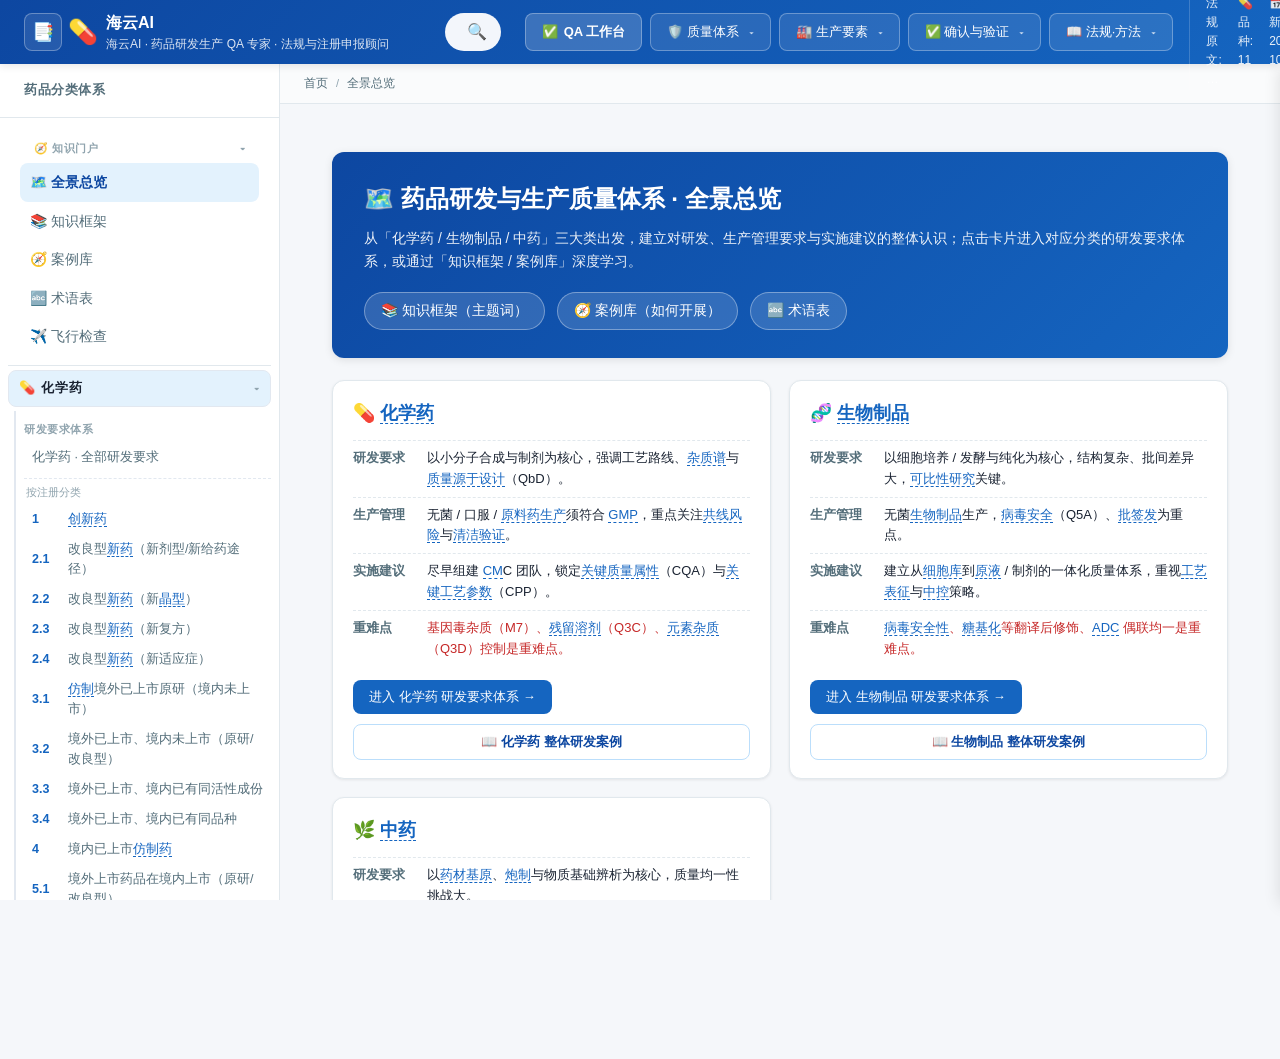
==== index.html @ 45c327b4 "chore(kb): 2026-10-25 增量更新 +4篇(CDE 10-23) + 免费模型 46→48（Together/Cohere）" ====
<!DOCTYPE html>
<html lang="zh-CN">
<head>
  <meta charset="UTF-8">
  <meta name="viewport" content="width=device-width, initial-scale=1.0">
  <meta name="description" content="海云AI · 药品研发生产 QA 专家 — 精通全生命周期法规与注册申报要求，提供专业质量合规顾问服务。收录NMPA/CDE/ICH/FDA/EMA/OECD法规原文与问答，支持FTS5全文检索。">
  <meta name="theme-color" content="#0c447c" media="(prefers-color-scheme: light)">
  <meta name="theme-color" content="#042c53" media="(prefers-color-scheme: dark)">
  <!-- 实时后端地址： -->
  <meta name="qa-api-base" content="/">
  <title>海云AI · 药品研发生产 QA 专家 · 法规与注册申报顾问</title>
  <link rel="canonical" href="https://pharma-qa-9527.onrender.com/">
  <link rel="icon" href="favicon.svg" type="image/svg+xml">
  <link rel="apple-touch-icon" href="favicon.svg">
  <link rel="stylesheet" href="css/style.css?v=20260816d">
  <link rel="stylesheet" href="css/portal.css?v=20260806g">
  <link rel="stylesheet" href="css/qa9.css?v=20260813a">
  <link rel="stylesheet" href="css/manufacture.css?v=20260813d">
  <link rel="stylesheet" href="css/flight-checks.css?v=20260816a">
  <!-- Open Graph -->
  <meta property="og:title" content="海云AI · 药品研发生产 QA 专家">
  <meta property="og:description" content="药品法规与注册申报顾问。收录NMPA/CDE/ICH/FDA/EMA/OECD法规原文，支持FTS5全文检索与QA问答。">
  <meta property="og:type" content="website">
  <meta property="og:url" content="https://pharma-qa-9527.onrender.com/">
  <meta property="og:site_name" content="海云AI">
  <meta property="og:locale" content="zh_CN">
  <!-- Twitter Card -->
  <meta name="twitter:card" content="summary">
  <meta name="twitter:title" content="海云AI · 药品研发生产 QA 专家">
  <meta name="twitter:description" content="药品法规与注册申报顾问，收录NMPA/CDE/ICH/FDA/EMA/OECD法规原文，支持FTS5全文检索。">
  <!-- JSON-LD: WebSite + SearchAction -->
  <script type="application/ld+json">
  {
    "@context": "https://schema.org",
    "@type": "WebSite",
    "name": "海云AI · 药品研发生产 QA 专家",
    "url": "https://pharma-qa-9527.onrender.com/",
    "description": "药品法规与注册申报顾问，收录NMPA/CDE/ICH/FDA/EMA/OECD法规原文，支持FTS5全文检索。",
    "inLanguage": "zh-CN",
    "potentialAction": {
      "@type": "SearchAction",
      "target": "https://pharma-qa-9527.onrender.com/?q={search_term_string}",
      "query-input": "required name=search_term_string"
    }
  }
  </script>
</head>
<body>
  <div class="app">
    <!-- 顶部栏 -->
  <header class="topbar">
    <button class="sidebar-toggle" id="sidebarToggle" type="button" aria-label="切换侧边栏导航">📑</button>
    <div class="topbar-brand">
        <span class="topbar-brand-icon">💊</span>
        <div>
          <div class="topbar-brand-title">海云AI</div>
          <div class="topbar-brand-subtitle">海云AI · 药品研发生产 QA 专家 · 法规与注册申报顾问</div>
        </div>
      </div>

      <div class="topbar-search">
        <input type="text" id="searchInput" class="topbar-search-input"
               placeholder="搜索品种、阶段、法规、要求... (Ctrl+K)"
               autocomplete="off" />
        <span class="topbar-search-icon">🔍</span>
        <div id="searchResults" class="search-results"></div>
      </div>

      <div class="topbar-actions">
        <!-- 工作台 & 核心 AI：常驻突出，不收起 -->
        <a class="topbar-btn topbar-primary" href="qa-workbench.html" target="_self"
           title="QA 工作台：文件审阅（合规性/文件间冲突）· 记录与申报资料核查（一致性/合规性）· 变更管理 · 偏差与CAPA。检查表条目对应现行法规条款，数据存本机。"
           style="text-decoration:none;color:inherit;font-weight:600;">
          <span>✅</span>
          <span>QA 工作台</span>
        </a>
        <!-- ① 质量体系：GMP 第二章 质量管理（质量保证 / 质量控制 / 质量风险管理） -->
        <div class="topbar-menu">
          <button class="topbar-btn topbar-menu-btn" title="GMP 第二章 · 质量管理：质量保证(QA) / 质量控制(QC) / 质量风险管理(QRM) 与持续改进" aria-haspopup="true">🛡️ 质量体系</button>
          <div class="topbar-menu-list">
            <div class="topbar-menu-sep">GMP 第二章 · 质量管理</div>
            <button class="topbar-btn" data-portal="panorama" title="药品研发生产质量体系全景总览（整体认识入口）">🗺️ 体系全景</button>
            <button class="topbar-btn" data-portal="framework" title="质量管理知识框架（按主题词组织的质量体系要点）">📚 知识框架</button>
            <a class="topbar-btn" href="quality-management.html" target="_self"
               title="药品研发生产·质量管理知识库：GMP / GLP / GCP / ICH-Q / CMC / 数据完整性 / 质量风险 / 偏差变更 / 工艺验证 / 供应商审计 / 放行回顾 / 投诉召回"
               style="text-decoration:none;color:inherit;">🧪 质量管理</a>
            <a class="topbar-btn" href="change-deviation-oos.html" target="_self"
               title="变更 · 偏差 · 实验室异常检验结果 定级导航台：按图索骥逐级判定变更等级（重大/中等/微小）与偏差等级（关键/主要/次要），含 OOS/OOT 调查流程与法规依据"
               style="text-decoration:none;color:inherit;">⚖️ 变更·偏差·OOS 定级</a>
          </div>
        </div>

        <!-- ② 生产要素：GMP 第四~六章 厂房与设施 · 设备 · 物料与产品 -->
        <div class="topbar-menu">
          <button class="topbar-btn topbar-menu-btn" title="GMP 第四~六章 · 厂房与设施 / 设备 / 物料与产品：人、机、料、法、环的体系化组织" aria-haspopup="true">🏭 生产要素</button>
          <div class="topbar-menu-list">
            <div class="topbar-menu-sep">GMP 第四~六/九章 · 机·料·法</div>
            <button class="topbar-btn" id="classifyBtn" title="药品分类布局（化药/生物制品/中药）——先界定对象，再谈控制要求">🗂️ 药品分类</button>
            <button class="topbar-btn" data-portal="manufacture" title="生产工艺 ↔ 药品分类体系（融合视图）：类型×剂型×技术路线 + 研发/生产要点综述 · 术语穿透">🏭 生产工艺·分类</button>
            <button class="topbar-btn" id="matrixToggleBtn" title="切换矩阵视图 (Ctrl+M)：品种 × 控制维度交叉对照">📊 矩阵视图<span class="topbar-kbd">Ctrl+M</span></button>
          </div>
        </div>

        <!-- ③ 确认与验证：GMP 第七章 + 各附录 -->
        <div class="topbar-menu">
          <button class="topbar-btn topbar-menu-btn" title="GMP 第七章 · 确认与验证，及无菌药品 / 清洁验证 / 生物制品等附录落地专题" aria-haspopup="true">✅ 确认与验证</button>
          <div class="topbar-menu-list">
            <div class="topbar-menu-sep">GMP 第七章 · 验证专题</div>
            <a class="topbar-btn" href="gmp-ccs-sterile.html" target="_self"
               title="无菌制剂 · 污染控制策略(CCS)落地清单（无菌药品附录）"
               style="text-decoration:none;color:inherit;">🦠 无菌 CCS</a>
            <a class="topbar-btn" href="gmp-cleaning-osd.html" target="_self"
               title="口服固体制剂 · 清洁验证与交叉污染控制"
               style="text-decoration:none;color:inherit;">🧼 清洁验证</a>
            <a class="topbar-btn" href="gmp-viral-clearance.html" target="_self"
               title="生物制品 · 病毒清除/灭活验证策略"
               style="text-decoration:none;color:inherit;">🧬 病毒清除</a>
            <a class="topbar-btn" href="gmp-process-validation.html" target="_self"
               title="工艺验证 · 全生命周期落地清单：工艺设计 / 工艺确认 / 持续工艺核实，含再验证触发条件与检查常见缺陷"
               style="text-decoration:none;color:inherit;">⚙️ 工艺验证</a>
            <a class="topbar-btn" href="gmp-csv.html" target="_self"
               title="计算机化系统验证(CSV)：附录六章结构 · V模型生命周期 · ALCOA+ 与审计追踪 · 权限/备份/应急"
               style="text-decoration:none;color:inherit;">💻 CSV 计算机化系统</a>
          </div>
        </div>

        <!-- ④ 法规·监管·方法：GMP 第八章 文件管理 + 第十三章 自检 -->
        <div class="topbar-menu">
          <button class="topbar-btn topbar-menu-btn" title="法规依据、监管实践与工作方法：GMP 第八章 文件管理 · 第十三章 自检" aria-haspopup="true">📖 法规·方法</button>
          <div class="topbar-menu-list">
            <div class="topbar-menu-sep">法规依据 · GMP 第八章</div>
            <button class="topbar-btn" id="regLibBtn" title="法规原文库（识林式穿透阅读）：3096 篇法规原文，支持术语穿透与 AI 拓展解读">📖 法规原文</button>
            <div class="topbar-menu-sep">监管实践</div>
            <button class="topbar-btn" data-portal="flightchecks" title="药品飞行检查通报：国家局+重点省份药品生产飞检，可按省份/年份/药品类型/缺陷类型筛选并与药品分类关联">✈️ 飞行检查</button>
            <button class="topbar-btn" data-portal="caselibrary" title="案例库（典型缺陷与如何开展）">🧭 案例库</button>
            <div class="topbar-menu-sep">方法工具 · 自检与改进</div>
            <button class="topbar-btn" data-portal="mindmap" title="药品注册与质量管理思维导图：32 个药品子类的分类、术语、全生命周期与申报资料要求">🧠 思维导图</button>
            <a class="topbar-btn" href="gmp-glossary-network.html" target="_self"
               title="GMP 核心术语知识网络：112 个核心术语的可交互知识图谱，贯通质量体系/厂房设备/QC/验证/偏差CAPA/供应商等概念与跳转"
               style="text-decoration:none;color:inherit;">🔗 术语网络</a>
          </div>
        </div>
      </div>

      <div id="topbarStats" class="topbar-stats"></div>
      <button class="topbar-btn topbar-primary" id="qaAiBtn" title="海云AI 智能问答">
        <span>💬</span>
        <span>海云AI</span>
      </button>
    </header>

    <!-- 主体 -->
    <div class="app-body">
      <!-- 侧边栏 -->
      <aside class="sidebar">
        <div class="sidebar-header">
          <span class="sidebar-title">
            <span>药品分类体系</span>
          </span>
        </div>
        <nav id="sidebarNav" class="sidebar-nav"></nav>
      </aside>

      <!-- 主内容区 -->
      <main class="main">
        <!-- 面包屑 -->
        <nav id="breadcrumb" class="breadcrumb"></nav>

        <!-- 阶段标签页 -->
        <div id="stageTabs" class="stage-tabs"></div>

        <!-- 详情布局 -->
        <div id="detailLayout">
          <div class="content-scroll">
            <div id="content" class="content"></div>
          </div>
        </div>

        <!-- 矩阵视图 -->
        <div id="matrixView" class="matrix-view" style="display: none;"></div>
      </main>
    </div>
    <div class="sidebar-backdrop"></div>
  </div>

  <!-- 法规快速链接面板 -->
  <aside id="regulationPanel" class="regulation-panel">
    <div class="regulation-panel-header">
      <span class="regulation-panel-title">📎 法规快速链接</span>
      <button id="regulationPanelClose" class="regulation-panel-close" title="关闭" aria-label="关闭法规快速链接面板">×</button>
    </div>
    <div id="regulationPanelBody" class="regulation-panel-body"></div>
  </aside>

  <!-- 法规原文库（识林式穿透阅读） -->
  <div id="regulationLibrary" class="regulation-library" style="display:none;">
    <div class="reg-lib-sidebar">
      <div class="reg-lib-sidebar-head">
        <span class="reg-lib-title">📖 法规原文库</span>
        <button id="regLibClose" class="reg-lib-close" title="关闭" aria-label="关闭法规原文库">×</button>
      </div>
      <div id="regCatFilters" class="reg-cat-filters"></div>
      <input type="text" id="regSearchInput" class="reg-search-input"
             placeholder="搜索法规名称 / 摘要 / 发布机关..." autocomplete="off" />
      <div id="regDocList" class="reg-doc-list"></div>
    </div>
    <div class="reg-lib-reader">
      <div id="regReader" class="reg-reader"></div>
    </div>
  </div>

  <!-- 海云AI 智能问答（对话模式 · WorkBuddy 风格） -->
  <div id="qaAiPanel" class="qa9-panel" style="display:none;">
    <div class="qa9-main">
      <div class="qa9-chat-head">
        <div class="qa9-head-left">
          <span class="qa9-title">💬 海云AI 智能问答</span>
          <span id="qa9Mode" class="qa9-mode"></span>
        </div>
        <div class="qa9-head-right">
          <button id="qa9ModelBtn" class="qa9-head-btn" title="模型设置（API Key / 自定义）">⚙️ 设置</button>
          <button id="qa9Clear" class="qa9-head-btn">清空对话</button>
          <button id="qa9Close" class="qa9-head-btn qa9-close" title="关闭" aria-label="关闭智能问答">×</button>
        </div>
      </div>

      <div id="qa9Msgs" class="qa9-msgs"></div>

      <div class="qa9-composer">
        <div class="qa9-composer-box">
          <textarea id="qa9Input" class="qa9-input" rows="1"
            placeholder="向 海云AI 提问，例如：IND 申报需要哪些非临床研究资料？"></textarea>
          <button id="qa9SendBtn" class="qa9-send-btn" title="发送 (Enter)">➤</button>
        </div>
        <div class="qa9-composer-toolbar">
          <div class="qa9-tool-left">
            <div class="qa9-mode-seg" id="qa9ModeSeg">
              <button type="button" class="qa9-seg-btn active" data-mode="local" title="仅基于本地 3096 篇法规全文推理，引用可溯源">📚 本地法规库</button>
              <button type="button" class="qa9-seg-btn" data-mode="web" title="实时联网检索后综合作答，不依赖本地库">🌐 联网搜索</button>
              <button type="button" class="qa9-seg-btn" data-mode="hybrid" title="本地法规原文 + 实时联网并行检索，交叉核验后深度作答（最慢但最完整）">🧠 深度融合</button>
            </div>
            <span class="qa9-model-pick">
              <span class="qa9-model-ico">🧠</span>
              <select id="qa9ModelInline" class="qa9-model-select" title="切换内置 AI 模型"></select>
              <span id="qa9ConnBadge" class="qa9-conn-badge none" title="当前模型连接状态">⚪ 未检测</span>
            </span>
            <label class="qa9-onlyvalid" id="qa9OnlyValidWrap"><input type="checkbox" id="qa9OnlyValid" checked /> 仅现行有效</label>
            <label class="qa9-onlyvalid" id="qa9SpeedWrap" title="极致精简作答（中文约 500 字以内），更快出结果；默认关闭以保留完整深度推理"><input type="checkbox" id="qa9Speed" /> ⚡ 极速</label>
          </div>
          <span class="qa9-composer-hint">Enter 发送 · Shift+Enter 换行</span>
        </div>
      </div>
    </div>
  </div>

  <!-- AI 模型设置弹窗（多服务商，免重启切换；用于填写 API Key / 自定义） -->
  <div id="qa9ModelModal" class="qa9-modal" style="display:none;">
    <div class="qa9-modal-box">
      <div class="qa9-modal-head">
        <span>⚙️ AI 模型设置</span>
        <button id="qa9ModelClose" class="qa9-close" title="关闭" aria-label="关闭模型设置">×</button>
      </div>
      <div class="qa9-modal-body">
        <p class="qa9-modal-tip">已内置 48 家免费/低成本服务商（含 OpenRouter / Hugging Face / Cloudflare / ModelScope / 讯飞星火 / GitHub Models / NVIDIA NIM / Cerebras / DeepInfra / Fireworks AI / Perplexity / 商汤 SenseNova / 华为云 MaaS / AtomGit / 阶跃星辰 StepFun / Nebius / Hyperbolic / Novita / BazaarLink / Plugsky / Nous Portal / UnoRouter / Hetzner 等免信用卡免费档），选服务商 + 粘贴 Key 即用；各服务商 Key 独立保存、不重复填写。下方可直接切换内置模型，或点「+ 新增」自定义（任意 OpenAI 兼容）。</p>
        <div class="qa9-free-legend">
          <div class="qa9-fl-head">🆓 真正免费（无需付费 Key 即可用）</div>
          <div class="qa9-fl-grid">
            <span class="qa9-fl-chip ok">OpenRouter · 20 个已验证 :free 模型（Nemotron 3·3.5 系列 / Dots 3 / LFM 2.5 / Cohere / Thinking Machines Inkling / MiniMax 中文 / 智谱 GLM-5.2 中文 / Ling 3.0 / Poolside Laguna / Gemma 4 / 免费路由器；默认 Nemotron 3 Ultra 550B）</span>
            <span class="qa9-fl-chip ok">智谱 GLM · glm-4.7-flash</span>
            <span class="qa9-fl-chip ok">通义千问 · qwen-turbo</span>
            <span class="qa9-fl-chip ok">腾讯混元 · hunyuan-lite</span>
            <span class="qa9-fl-chip ok">百度千帆 · ERNIE-Speed</span>
            <span class="qa9-fl-chip ok">Google Gemini · 2.5-flash</span>
            <span class="qa9-fl-chip ok">Groq · LPU 超快</span>
            <span class="qa9-fl-chip ok">Ollama · 本地无需 Key</span>
            <span class="qa9-fl-chip ok">GitHub Models · GPT-4.1 免费</span>
            <span class="qa9-fl-chip ok">NVIDIA NIM · DeepSeek V4 Flash</span>
            <span class="qa9-fl-chip ok">Cerebras · LPU 超快推理</span>
            <span class="qa9-fl-chip ok">DeepInfra · 开源模型托管（200 并发免费 · 免信用卡）</span>
            <span class="qa9-fl-chip ok">Fireworks AI · 极速 Serverless 推理（$1 永久免费额度）</span>
            <span class="qa9-fl-chip ok">Perplexity · 联网检索增强（搜索溯源答案 · 免费额度）</span>
          </div>
          <div class="qa9-fl-head">🎁 免费额度起步 / 极廉价</div>
          <div class="qa9-fl-grid">
            <span class="qa9-fl-chip">Kimi · 15 元代金券</span>
            <span class="qa9-fl-chip">火山方舟 豆包 · 每日 200 万</span>
            <span class="qa9-fl-chip">硅基流动 · 2000 万额度</span>
            <span class="qa9-fl-chip">DeepSeek · V3-Lite 免费</span>
            <span class="qa9-fl-chip">ChatAnywhere · 绑 GitHub 免费 Key</span>
            <span class="qa9-fl-chip">Mistral AI · 免信用卡</span>
          </div>
          <div class="qa9-fl-note">选「真正免费」档的服务商后粘贴对应 Key（Ollama 连本地、OpenRouter :free 无需付费 Key）即可直接问答；其余为注册送额度或极廉价、按量计费。详见 DEPLOY.md 对照表。</div>
        </div>
        <div id="qa9ModelStatus" class="qa9-model-status"></div>
        <label class="qa9-field-label">服务商（Provider）</label>
        <select id="qa9Provider" class="qa9-select"></select>
        <label class="qa9-field-label">API Base URL</label>
        <input id="qa9BaseUrl" class="qa9-input-full" type="text" placeholder="https://.../v1（可自定义覆盖默认端点）" autocomplete="off" />
        <label class="qa9-field-label">模型（Model）</label>
        <select id="qa9Model" class="qa9-select"></select>
        <div id="qa9CustomWrap" class="qa9-custom" style="display:none;">
          <label class="qa9-field-label">自定义模型名称</label>
          <input id="qa9ModelText" class="qa9-input-full" type="text" placeholder="如 deepseek-chat / gpt-4o-mini" autocomplete="off" />
        </div>
        <label class="qa9-field-label">API Key</label>
        <input id="qa9ApiKey" class="qa9-input-full" type="password" placeholder="粘贴你的 API Key" autocomplete="off" />
        <div class="qa9-modal-actions">
          <button id="qa9TestConn" class="qa9-send-btn qa9-btn-ghost" type="button">🔌 测试连接</button>
          <button id="qa9ModelSave" class="qa9-send-btn" type="button" disabled>保存并应用</button>
          <span id="qa9ModelMsg" class="qa9-model-msg"></span>
        </div>
        <div id="qa9TestResult" class="qa9-test-result">填写完成后点【测试连接】，确认可连通后再保存。</div>
        <p class="qa9-modal-foot">Key 仅保存在本机服务端 <code>llm_config.json</code>（已 gitignore），不会上传任何第三方。</p>
        <div class="qa9-manage">
          <div class="qa9-manage-head">
            <span>🛠️ 内置模型管理（可新增 / 修改 / 删除）</span>
            <button type="button" id="qa9PresetAdd" class="qa9-link-btn">+ 新增</button>
          </div>
          <div id="qa9PresetList" class="qa9-preset-list"></div>
          <div id="qa9PresetForm" class="qa9-preset-form" style="display:none;">
            <div class="qa9-form-row">
              <label>标识 ID</label>
              <input id="qa9PId" class="qa9-input-full" type="text" placeholder="如 myllm（字母数字，唯一）" autocomplete="off" />
            </div>
            <div class="qa9-form-row">
              <label>名称</label>
              <input id="qa9PName" class="qa9-input-full" type="text" placeholder="如 我的模型" autocomplete="off" />
            </div>
            <div class="qa9-form-row">
              <label>Base URL</label>
              <input id="qa9PBase" class="qa9-input-full" type="text" placeholder="https://.../v1" autocomplete="off" />
            </div>
            <div class="qa9-form-row">
              <label>模型（逗号分隔）</label>
              <input id="qa9PModels" class="qa9-input-full" type="text" placeholder="model-a, model-b" autocomplete="off" />
            </div>
            <div class="qa9-form-row">
              <label>默认模型</label>
              <input id="qa9PDefault" class="qa9-input-full" type="text" placeholder="如 model-a" autocomplete="off" />
            </div>
            <div class="qa9-form-row qa9-form-check">
              <label><input type="checkbox" id="qa9PCustom" /> 自定义（不提供模型列表，使用方手填模型名）</label>
            </div>
            <div class="qa9-modal-actions">
              <button type="button" id="qa9PresetSave" class="qa9-send-btn">保存模型</button>
              <button type="button" id="qa9PresetCancel" class="qa9-link-btn">取消</button>
              <span id="qa9PresetMsg" class="qa9-model-msg"></span>
            </div>
          </div>
        </div>
      </div>
    </div>
  </div>

  <!-- 脚本 -->
  <script src="js/data.js?v=20260820a"></script>
  <script src="js/search.js?v=20260806g"></script>
  <script src="js/reg-index.js?v=20260806g"></script>
  <script src="js/reg-extra.js?v=20260806g"></script>
  <script src="js/penetration-kb.js?v=20260820a"></script>
  <script src="js/preclinical-subsections.js?v=20260806g"></script>
  <script src="js/drug-classification.js?v=20260806g"></script>
  <script src="js/class-requirements.js?v=20260806g"></script>
  <script src="js/special-cases.js?v=20260806g"></script>
  <script src="js/knowledge-framework.js?v=20260806g"></script>
  <script src="js/cases-library.js?v=20260806g"></script>
  <script src="js/class-req-detail.js?v=20260806g"></script>
  <script src="js/integrated-cases.js?v=20260806g"></script>
  <script src="js/diagrams.js?v=20260806g"></script>
  <script src="js/subclass-detail.js?v=20260806g"></script>
  <script src="js/discovery-steps.js?v=20260806g"></script>
  <script src="js/preclinical-steps.js?v=20260806g"></script>
  <script src="js/class-req-process-addon.js?v=20260806g"></script>
  <script src="js/stage-qm-addon.js?v=20260806g"></script>
  <script src="js/reg-relations.js?v=20260810c"></script>
  <script src="js/reg-products.js?v=20260810c"></script>
  <script src="js/reg-qa-faq.js?v=20260806g"></script>
  <!-- 法规原文全量索引（约 350KB）改为按需懒加载：由 app.js 在用户打开「法规原文」库时动态注入，
       不再阻塞首屏渲染（见 js/app.js 的 ensureRegFull / openRegulationLibrary）。 -->
  <script src="js/qs-gmp-detail.js?v=20260816b"></script>
  <script src="js/app.js?v=20260816f"></script>
  <script src="js/knowledge-portal.js?v=20260806g"></script>
  <script src="js/manufacture-kb.js?v=20260813d"></script>
  <script src="js/manufacture-detail.js?v=20260816a"></script>
  <script src="js/flight-checks.js?v=20260816a"></script>
  <script src="js/mindmap-results.js?v=20260821a"></script>
  <script src="js/mindmap-portal.js?v=20260821a"></script>
  <!-- 顶部导航分组下拉交互（外链脚本，兼容严格 CSP script-src 'self'） -->
  <script src="js/topbar-menu.js?v=20260829a" defer></script>
  <div class="site-footer">
    <p class="site-footer-text">海云AI · 药品研发生产 QA 专家</p>
    <p class="site-footer-disclaimer">
      本库数据来源于 NMPA、CDE、CFDI 等官方公开文件，仅供学习与参考，
      不构成注册、合规或法律意见。用药/申报请以官方原文为准，使用前请核实时效性。
    </p>
    <p class="site-footer-meta">© 2026 海云AI · 由 CDE20 + FastAPI 驱动 · <a href="/sitemap.xml">站点地图</a></p>
  </div>
</body>
</html>
---- css/style.css ----
/* ============================================
   海云AI · 药品研发生产 QA 专家 - 样式表
   ============================================ */

/* CSS 变量定义 */
:root {
  /* 主色系 */
  --primary: #1565C0;
  --primary-light: #1976D2;
  --primary-dark: #0D47A1;
  --primary-50: #E3F2FD;
  --primary-100: #BBDEFB;
  --primary-200: #90CAF9;

  /* 强调色 */
  --accent-green: #2E7D32;
  --accent-orange: #EF6C00;
  --accent-red: #C62828;
  --accent-purple: #6A1B9A;
  --accent-teal: #00695C;

  /* 背景色 */
  --bg-body: #F5F7FA;
  --bg-card: #FFFFFF;
  --bg-sidebar: #FFFFFF;
  --bg-hover: #F0F4F8;
  --bg-active: #E3F2FD;
  --bg-section: #FAFBFC;

  /* 文字色 */
  --text-primary: #1A2332;
  --text-secondary: #546E7A;
  --text-muted: #90A4AE;
  --text-inverse: #FFFFFF;

  /* 边框色 */
  --border-light: #E1E8ED;
  --border-medium: #CFD8DC;
  --border-dark: #B0BEC5;

  /* 阴影 */
  --shadow-sm: 0 1px 3px rgba(0, 0, 0, 0.08);
  --shadow-md: 0 2px 8px rgba(0, 0, 0, 0.10);
  --shadow-lg: 0 4px 16px rgba(0, 0, 0, 0.12);
  --shadow-xl: 0 8px 32px rgba(0, 0, 0, 0.15);

  /* 圆角 */
  --radius-sm: 4px;
  --radius-md: 8px;
  --radius-lg: 12px;
  --radius-xl: 16px;

  /* 间距 */
  --spacing-xs: 4px;
  --spacing-sm: 8px;
  --spacing-md: 16px;
  --spacing-lg: 24px;
  --spacing-xl: 32px;
  --spacing-2xl: 48px;

  /* 字体 */
  --font-family: "Segoe UI", "PingFang SC", "Microsoft YaHei", "Helvetica Neue", Helvetica, Arial, sans-serif;
  --font-mono: "Cascadia Code", "Fira Code", "Consolas", "Courier New", monospace;

  /* 过渡 */
  --transition: all 0.2s ease;

  /* 布局尺寸 */
  --sidebar-width: 280px;
  --topbar-height: 64px;
  --tabs-height: 52px;
}

/* 重置 */
*, *::before, *::after {
  margin: 0;
  padding: 0;
  box-sizing: border-box;
}

/* 滚动条 */
::-webkit-scrollbar {
  width: 8px;
  height: 8px;
}
::-webkit-scrollbar-track {
  background: #f1f1f1;
}
::-webkit-scrollbar-thumb {
  background: #c1c1c1;
  border-radius: 4px;
}
::-webkit-scrollbar-thumb:hover {
  background: #a8a8a8;
}

/* 正文 */
html, body {
  height: 100%;
  font-family: var(--font-family);
  font-size: 14px;
  line-height: 1.6;
  color: var(--text-primary);
  background: var(--bg-body);
  overflow: hidden;
}

a {
  color: var(--primary);
  text-decoration: none;
  transition: var(--transition);
}
a:hover {
  color: var(--primary-dark);
  text-decoration: underline;
}

/* ============================================
   应用主布局
   ============================================ */
.app {
  display: flex;
  flex-direction: column;
  height: 100vh;
}

.app-body {
  display: flex;
  flex: 1;
  min-height: 0;
  overflow: hidden;
}

/* ============================================
   顶部栏
   ============================================ */
.topbar {
  position: relative;
  height: var(--topbar-height);
  background: linear-gradient(135deg, var(--primary-dark) 0%, var(--primary) 100%);
  color: var(--text-inverse);
  display: flex;
  align-items: center;
  padding: 0 var(--spacing-lg);
  box-shadow: var(--shadow-md);
  z-index: 100;
  flex-shrink: 0;
}

.topbar-brand {
  display: flex;
  align-items: center;
  gap: var(--spacing-sm);
  margin-right: var(--spacing-xl);
  flex-shrink: 0;
}

.topbar-brand-icon {
  font-size: 24px;
}

.topbar-brand-title {
  font-size: 16px;
  font-weight: 600;
  white-space: nowrap;
}

.topbar-brand-subtitle {
  font-size: 12px;
  opacity: 0.85;
  white-space: nowrap;
}

.topbar-search {
  flex: 1;
  max-width: 600px;
  position: relative;
  margin: 0 var(--spacing-lg);
}

.topbar-search-input {
  width: 100%;
  height: 38px;
  padding: 0 40px 0 16px;
  border: none;
  border-radius: 20px;
  font-size: 13px;
  background: rgba(255, 255, 255, 0.95);
  color: var(--text-primary);
  outline: none;
  transition: var(--transition);
}

.topbar-search-input:focus {
  background: #FFFFFF;
  box-shadow: 0 0 0 3px rgba(255, 255, 255, 0.3);
}

.topbar-search-input::placeholder {
  color: var(--text-muted);
}

.topbar-search-icon {
  position: absolute;
  right: 14px;
  top: 50%;
  transform: translateY(-50%);
  color: var(--text-muted);
  font-size: 16px;
  pointer-events: none;
}

.topbar-actions {
  display: flex;
  align-items: center;
  gap: var(--spacing-sm);
  flex-shrink: 0;
}

.topbar-btn {
  height: 38px;
  padding: 0 16px;
  border: 1px solid rgba(255, 255, 255, 0.3);
  border-radius: var(--radius-md);
  background: rgba(255, 255, 255, 0.1);
  color: var(--text-inverse);
  font-size: 13px;
  font-weight: 500;
  cursor: pointer;
  display: flex;
  align-items: center;
  gap: 6px;
  transition: var(--transition);
}

.topbar-btn:hover {
  background: rgba(255, 255, 255, 0.2);
  border-color: rgba(255, 255, 255, 0.5);
}

.topbar-btn.active {
  background: rgba(255, 255, 255, 0.25);
  border-color: rgba(255, 255, 255, 0.6);
}

.topbar-stats {
  display: flex;
  align-items: center;
  gap: var(--spacing-md);
  font-size: 12px;
  opacity: 0.9;
  margin-left: var(--spacing-md);
  border-left: 1px solid rgba(255, 255, 255, 0.2);
  padding-left: var(--spacing-md);
}
.topbar > #qaAiBtn { margin-left: 10px; }

.topbar-stats-item {
  display: flex;
  align-items: center;
  gap: 4px;
}

/* 顶部导航：分组下拉菜单（整合 13 个按钮 → 2 常驻 + 3 下拉） */
.topbar-menu { position: relative; }
.topbar-menu-btn { cursor: pointer; }
.topbar-menu-btn::after { content: '▾'; font-size: 10px; margin-left: 4px; opacity: .75; }
.topbar-menu.open .topbar-menu-btn { background: rgba(255, 255, 255, .25); border-color: rgba(255, 255, 255, .6); }
.topbar-menu-list {
  display: none; position: absolute; top: calc(100% + 8px); right: 0; z-index: 1300;
  min-width: 210px; padding: 6px;
  background: #1f2a44; border: 1px solid rgba(255, 255, 255, .14);
  border-radius: 12px; box-shadow: 0 14px 34px rgba(0, 0, 0, .32);
}
.topbar-menu.open .topbar-menu-list { display: block; }
.topbar-menu-list .topbar-btn {
  width: 100%; height: auto; justify-content: flex-start;
  border: none; background: transparent; color: #e8edf7; font-weight: 500;
  padding: 9px 12px; margin: 2px 0; white-space: nowrap;
}
.topbar-menu-list .topbar-btn:hover { background: rgba(255, 255, 255, .12); border-color: transparent; }
.topbar-menu-list .topbar-btn.active { background: rgba(99, 140, 255, .32); border-color: transparent; }
/* 下拉内分组标签（标注对应 GMP 章节，便于按体系定位） */
.topbar-menu-sep {
  padding: 8px 12px 4px; margin-top: 4px;
  font-size: 10.5px; font-weight: 700; letter-spacing: .6px;
  color: rgba(232, 237, 247, .5); text-transform: none;
  border-top: 1px solid rgba(255, 255, 255, .08);
}
.topbar-menu-list .topbar-menu-sep:first-child { margin-top: 0; border-top: none; }
.topbar-menu-list .topbar-btn:first-of-type { margin-top: 0; }
/* 菜单项内快捷键提示 */
.topbar-kbd {
  margin-left: auto; padding: 1px 6px; border-radius: 5px;
  font-size: 10px; font-weight: 600; letter-spacing: .3px;
  background: rgba(255, 255, 255, .14); color: rgba(232, 237, 247, .8);
}
.topbar-primary { font-weight: 600; background: rgba(255, 255, 255, .18); }

/* ============================================
   搜索结果下拉
   ============================================ */
.search-results {
  position: absolute;
  top: calc(100% + 4px);
  left: 0;
  right: 0;
  background: var(--bg-card);
  border-radius: var(--radius-md);
  box-shadow: var(--shadow-xl);
  max-height: 480px;
  overflow-y: auto;
  z-index: 200;
  display: none;
}

.search-results.visible {
  display: block;
}

.search-results-header {
  padding: 10px 16px;
  font-size: 12px;
  color: var(--text-muted);
  border-bottom: 1px solid var(--border-light);
  background: var(--bg-section);
  border-radius: var(--radius-md) var(--radius-md) 0 0;
}

.search-result-item {
  padding: 10px 16px;
  cursor: pointer;
  border-bottom: 1px solid var(--border-light);
  transition: var(--transition);
}

.search-result-item:hover {
  background: var(--bg-hover);
}

.search-result-item:last-child {
  border-bottom: none;
}

.search-result-title {
  font-size: 13px;
  font-weight: 600;
  color: var(--text-primary);
  margin-bottom: 2px;
}

.search-result-context {
  font-size: 12px;
  color: var(--text-secondary);
  display: flex;
  align-items: center;
  gap: 6px;
}

.search-result-context .badge {
  font-size: 10px;
  padding: 1px 6px;
  border-radius: 3px;
  background: var(--primary-50);
  color: var(--primary-dark);
}

.search-highlight {
  background: #FFF9C4;
  padding: 0 2px;
  border-radius: 2px;
}

.search-no-results {
  padding: 24px 16px;
  text-align: center;
  color: var(--text-muted);
  font-size: 13px;
}

/* ============================================
   侧边栏 - 药品类型导航
   ============================================ */
.sidebar {
  width: var(--sidebar-width);
  background: var(--bg-sidebar);
  border-right: 1px solid var(--border-light);
  display: flex;
  flex-direction: column;
  flex-shrink: 0;
  overflow: hidden;
}

.sidebar-header {
  padding: var(--spacing-md) var(--spacing-lg);
  border-bottom: 1px solid var(--border-light);
  flex-shrink: 0;
}

.sidebar-title {
  font-size: 13px;
  font-weight: 600;
  color: var(--text-secondary);
  text-transform: uppercase;
  letter-spacing: 0.5px;
  display: flex;
  align-items: center;
  justify-content: space-between;
}

.sidebar-count {
  font-size: 11px;
  background: var(--primary-50);
  color: var(--primary-dark);
  padding: 2px 8px;
  border-radius: 10px;
  font-weight: 600;
}

.sidebar-nav {
  flex: 1;
  overflow-y: auto;
  padding: var(--spacing-sm);
}

.sidebar-item {
  display: flex;
  align-items: center;
  gap: 12px;
  padding: 10px 14px;
  border-radius: var(--radius-md);
  cursor: pointer;
  transition: var(--transition);
  margin-bottom: 2px;
  border: 1px solid transparent;
}

.sidebar-item:hover {
  background: var(--bg-hover);
}

.sidebar-item.active {
  background: var(--primary-50);
  border-color: var(--primary-100);
}

.sidebar-item-icon {
  width: 36px;
  height: 36px;
  display: flex;
  align-items: center;
  justify-content: center;
  font-size: 18px;
  border-radius: var(--radius-sm);
  flex-shrink: 0;
  background: var(--bg-section);
}

.sidebar-item.active .sidebar-item-icon {
  background: #FFFFFF;
  box-shadow: var(--shadow-sm);
}

.sidebar-item-text {
  flex: 1;
  min-width: 0;
}

.sidebar-item-name {
  font-size: 13px;
  font-weight: 600;
  color: var(--text-primary);
  display: block;
}

.sidebar-item.active .sidebar-item-name {
  color: var(--primary-dark);
}

.sidebar-item-sub {
  font-size: 11px;
  color: var(--text-muted);
  margin-top: 1px;
}

.sidebar-item-badge {
  font-size: 10px;
  padding: 2px 6px;
  border-radius: 3px;
  background: var(--border-light);
  color: var(--text-secondary);
  white-space: nowrap;
  flex-shrink: 0;
}

.sidebar-item.active .sidebar-item-badge {
  background: var(--primary);
  color: var(--text-inverse);
}

/* 书签列表 */
.sidebar-section {
  margin-top: var(--spacing-sm);
  padding-top: var(--spacing-sm);
  border-top: 1px solid var(--border-light);
}

.sidebar-section-title {
  padding: 6px 14px;
  font-size: 11px;
  font-weight: 600;
  color: var(--text-muted);
  text-transform: uppercase;
  letter-spacing: 0.5px;
}

.bookmark-item {
  display: flex;
  align-items: center;
  gap: 8px;
  padding: 8px 14px;
  border-radius: var(--radius-md);
  cursor: pointer;
  transition: var(--transition);
  font-size: 12px;
  color: var(--text-secondary);
}

.bookmark-item:hover {
  background: var(--bg-hover);
}

.bookmark-item .bookmark-icon {
  color: var(--accent-orange);
  font-size: 14px;
  flex-shrink: 0;
}

.bookmark-item-text {
  flex: 1;
  min-width: 0;
  overflow: hidden;
  text-overflow: ellipsis;
  white-space: nowrap;
}

.bookmark-item-remove {
  width: 20px;
  height: 20px;
  display: flex;
  align-items: center;
  justify-content: center;
  border-radius: 50%;
  color: var(--text-muted);
  font-size: 14px;
  opacity: 0;
  transition: var(--transition);
  flex-shrink: 0;
  background: none;
  border: none;
  cursor: pointer;
}

.bookmark-item:hover .bookmark-item-remove {
  opacity: 1;
}

.bookmark-item-remove:hover {
  background: var(--accent-red);
  color: white;
}

.bookmark-empty {
  padding: 12px 14px;
  font-size: 12px;
  color: var(--text-muted);
  text-align: center;
  font-style: italic;
}

/* ============================================
   主内容区
   ============================================ */
.main {
  flex: 1;
  display: flex;
  flex-direction: column;
  min-height: 0;
  min-width: 0;
  overflow-y: auto;
  overflow-x: hidden;
}

/* ============================================
   面包屑导航
   ============================================ */
.breadcrumb {
  padding: 10px var(--spacing-lg);
  background: var(--bg-section);
  border-bottom: 1px solid var(--border-light);
  display: flex;
  align-items: center;
  gap: 8px;
  font-size: 12px;
  color: var(--text-secondary);
  flex-shrink: 0;
  position: sticky;
  top: 0;
  z-index: 5;
}

.breadcrumb-item {
  color: var(--text-secondary);
}

.breadcrumb-item.current {
  color: var(--text-primary);
  font-weight: 600;
}

.breadcrumb-sep {
  color: var(--text-muted);
  font-size: 11px;
}

/* ============================================
   阶段标签页
   ============================================ */
.stage-tabs {
  display: flex;
  align-items: center;
  background: var(--bg-card);
  border-bottom: 1px solid var(--border-light);
  padding: 0 var(--spacing-lg);
  height: var(--tabs-height);
  gap: 4px;
  overflow-x: auto;
  flex-shrink: 0;
  position: sticky;
  top: 40px;
  z-index: 4;
}

.stage-tab {
  display: flex;
  align-items: center;
  gap: 8px;
  padding: 0 16px;
  height: 100%;
  border: none;
  background: none;
  cursor: pointer;
  font-size: 13px;
  color: var(--text-secondary);
  border-bottom: 2px solid transparent;
  transition: var(--transition);
  white-space: nowrap;
  position: relative;
}

.stage-tab:hover {
  color: var(--primary);
  background: var(--bg-hover);
}

.stage-tab.active {
  color: var(--primary-dark);
  border-bottom-color: var(--primary);
  font-weight: 600;
}

.stage-tab-icon {
  font-size: 16px;
}

.stage-tab-text {
  display: flex;
  flex-direction: column;
  align-items: flex-start;
  line-height: 1.2;
}

.stage-tab-name {
  font-size: 13px;
}

.stage-tab-en {
  font-size: 10px;
  color: var(--text-muted);
}

.stage-tab.active .stage-tab-en {
  color: var(--primary-light);
}

/* ============================================
   主内容滚动区
   ============================================ */
.detailLayout {
  display: block;
  min-height: 0;
}

.content-scroll {
  padding: var(--spacing-lg);
}

.content {
  max-width: 1200px;
  margin: 0 auto;
}

/* ============================================
   药品类型概览页
   ============================================ */
.overview-header {
  background: var(--bg-card);
  border-radius: var(--radius-lg);
  padding: var(--spacing-xl);
  margin-bottom: var(--spacing-lg);
  box-shadow: var(--shadow-sm);
  border-left: 4px solid var(--primary);
}

.overview-title-row {
  display: flex;
  align-items: center;
  gap: var(--spacing-md);
  margin-bottom: var(--spacing-md);
}

.overview-icon {
  width: 56px;
  height: 56px;
  display: flex;
  align-items: center;
  justify-content: center;
  font-size: 28px;
  border-radius: var(--radius-md);
  background: var(--bg-section);
}

.overview-title {
  font-size: 24px;
  font-weight: 700;
  color: var(--text-primary);
}

.overview-subtitle {
  font-size: 14px;
  color: var(--text-secondary);
  margin-top: 2px;
}

.overview-gmp-badge {
  display: inline-flex;
  align-items: center;
  gap: 6px;
  padding: 4px 12px;
  background: var(--primary-50);
  color: var(--primary-dark);
  border-radius: 20px;
  font-size: 12px;
  font-weight: 600;
  margin-left: auto;
}

.overview-description {
  font-size: 14px;
  line-height: 1.8;
  color: var(--text-secondary);
  margin-bottom: var(--spacing-lg);
}

.overview-grid {
  display: grid;
  grid-template-columns: 1fr 1fr;
  gap: var(--spacing-lg);
  margin-bottom: var(--spacing-lg);
}

.overview-card {
  background: var(--bg-card);
  border-radius: var(--radius-lg);
  padding: var(--spacing-lg);
  box-shadow: var(--shadow-sm);
}

.overview-card-title {
  font-size: 14px;
  font-weight: 600;
  color: var(--text-primary);
  margin-bottom: var(--spacing-md);
  display: flex;
  align-items: center;
  gap: 8px;
}

.overview-card-title-icon {
  font-size: 18px;
}

.overview-subcategories {
  display: flex;
  flex-wrap: wrap;
  gap: 8px;
}

.subcategory-tag {
  padding: 4px 12px;
  background: var(--bg-section);
  border: 1px solid var(--border-light);
  border-radius: 20px;
  font-size: 12px;
  color: var(--text-secondary);
}

.key-risk-badge {
  display: inline-flex;
  align-items: center;
  gap: 4px;
  padding: 4px 10px;
  background: #FFF3E0;
  color: var(--accent-orange);
  border-radius: 6px;
  font-size: 12px;
  font-weight: 500;
  margin: 4px 4px 4px 0;
}

.overview-stages {
  display: grid;
  grid-template-columns: repeat(3, 1fr);
  gap: var(--spacing-md);
  margin-bottom: var(--spacing-lg);
}

.overview-stage-card {
  background: var(--bg-card);
  border-radius: var(--radius-lg);
  padding: var(--spacing-md);
  box-shadow: var(--shadow-sm);
  border: 1px solid var(--border-light);
  cursor: pointer;
  transition: var(--transition);
  text-align: center;
}

.overview-stage-card:hover {
  border-color: var(--primary);
  box-shadow: var(--shadow-md);
  transform: translateY(-2px);
}

.overview-stage-icon {
  font-size: 28px;
  margin-bottom: 8px;
}

.overview-stage-name {
  font-size: 14px;
  font-weight: 600;
  color: var(--text-primary);
  margin-bottom: 4px;
}

.overview-stage-timeline {
  font-size: 11px;
  color: var(--text-muted);
}

/* ============================================
   详情视图 - 药品类型×阶段
   ============================================ */
.detail-header {
  background: var(--bg-card);
  border-radius: var(--radius-lg);
  padding: var(--spacing-lg) var(--spacing-xl);
  margin-bottom: var(--spacing-lg);
  box-shadow: var(--shadow-sm);
}

.detail-header-top {
  display: flex;
  align-items: center;
  gap: var(--spacing-md);
  margin-bottom: var(--spacing-md);
}

.detail-header-icon {
  width: 48px;
  height: 48px;
  display: flex;
  align-items: center;
  justify-content: center;
  font-size: 24px;
  border-radius: var(--radius-md);
  background: var(--bg-section);
  flex-shrink: 0;
}

.detail-header-info {
  flex: 1;
}

.detail-header-title {
  font-size: 20px;
  font-weight: 700;
  color: var(--text-primary);
  line-height: 1.3;
}

.detail-header-meta {
  font-size: 12px;
  color: var(--text-muted);
  margin-top: 4px;
}

.detail-header-actions {
  display: flex;
  gap: 8px;
  flex-shrink: 0;
}

.detail-bookmark-btn {
  width: 36px;
  height: 36px;
  border-radius: var(--radius-md);
  border: 1px solid var(--border-medium);
  background: var(--bg-card);
  cursor: pointer;
  font-size: 16px;
  display: flex;
  align-items: center;
  justify-content: center;
  transition: var(--transition);
  color: var(--text-muted);
}

.detail-bookmark-btn:hover {
  background: var(--bg-hover);
}

.detail-bookmark-btn.active {
  background: #FFF3E0;
  border-color: var(--accent-orange);
  color: var(--accent-orange);
}

.detail-summary {
  font-size: 14px;
  line-height: 1.8;
  color: var(--text-secondary);
  background: var(--bg-section);
  border-radius: var(--radius-md);
  padding: var(--spacing-md) var(--spacing-lg);
  border-left: 3px solid var(--primary);
}

/* 临床前研究子板块导航 */
.pre-subnav {
  display: flex;
  flex-wrap: wrap;
  gap: 8px;
  margin: var(--spacing-md) 0 var(--spacing-lg);
  padding: 6px;
  background: var(--bg-section);
  border: 1px solid var(--border-color);
  border-radius: var(--radius-md);
}
.pre-subtab {
  display: inline-flex;
  align-items: center;
  gap: 6px;
  padding: 8px 14px;
  font-size: 13px;
  font-weight: 600;
  color: var(--text-secondary);
  background: transparent;
  border: 1px solid transparent;
  border-radius: var(--radius-sm);
  cursor: pointer;
  transition: all 0.18s ease;
  white-space: nowrap;
}
.pre-subtab:hover {
  background: var(--bg-hover);
  color: var(--text-primary);
}
.pre-subtab.active {
  background: var(--primary);
  color: #fff;
  border-color: var(--primary);
  box-shadow: 0 2px 8px rgba(33, 118, 220, 0.25);
}
.pre-board-summary {
  margin-top: 4px;
  margin-bottom: var(--spacing-lg);
}

/* 关键风险 */
.detail-risks {
  display: flex;
  flex-wrap: wrap;
  gap: 8px;
  margin-top: var(--spacing-md);
}

.risk-badge {
  display: inline-flex;
  align-items: center;
  gap: 6px;
  padding: 6px 14px;
  background: #FFEBEE;
  color: var(--accent-red);
  border-radius: 20px;
  font-size: 12px;
  font-weight: 600;
  border: 1px solid #FFCDD2;
}

.risk-badge::before {
  content: "⚠";
  font-size: 14px;
}

/* 内容卡片 */
.detail-section {
  background: var(--bg-card);
  border-radius: var(--radius-lg);
  margin-bottom: var(--spacing-md);
  box-shadow: var(--shadow-sm);
  overflow: hidden;
}

.detail-section-header {
  padding: var(--spacing-md) var(--spacing-lg);
  display: flex;
  align-items: center;
  gap: 10px;
  cursor: pointer;
  user-select: none;
  border-bottom: 1px solid var(--border-light);
  transition: var(--transition);
}

.detail-section-header:hover {
  background: var(--bg-hover);
}

.detail-section-header-icon {
  font-size: 20px;
  flex-shrink: 0;
}

.detail-section-title {
  font-size: 15px;
  font-weight: 600;
  color: var(--text-primary);
  flex: 1;
}

.detail-section-toggle {
  font-size: 12px;
  color: var(--text-muted);
  transition: transform 0.2s;
}

.detail-section.collapsed .detail-section-toggle {
  transform: rotate(-90deg);
}

.detail-section.collapsed .detail-section-body {
  display: none;
}

.detail-section-body {
  padding: var(--spacing-md) var(--spacing-lg) var(--spacing-lg);
}

/* 要求清单 */
.requirement-list {
  list-style: none;
  padding: 0;
}

.requirement-item {
  display: flex;
  align-items: flex-start;
  gap: 10px;
  padding: 8px 0;
  border-bottom: 1px dashed var(--border-light);
  font-size: 13px;
  line-height: 1.7;
  color: var(--text-secondary);
}

.requirement-item:last-child {
  border-bottom: none;
}

.requirement-check {
  width: 20px;
  height: 20px;
  border-radius: 50%;
  border: 2px solid var(--accent-green);
  display: flex;
  align-items: center;
  justify-content: center;
  flex-shrink: 0;
  margin-top: 2px;
  color: var(--accent-green);
  font-size: 12px;
  font-weight: 700;
}

.requirement-text {
  flex: 1;
}

/* 法规链接列表 */
.regulation-list {
  display: flex;
  flex-direction: column;
  gap: 8px;
}

.regulation-item {
  display: flex;
  align-items: center;
  gap: 10px;
  padding: 10px 14px;
  border-radius: var(--radius-md);
  border: 1px solid var(--border-light);
  background: var(--bg-section);
  transition: var(--transition);
  text-decoration: none;
}

.regulation-item:hover {
  border-color: var(--primary);
  background: var(--primary-50);
  text-decoration: none;
  box-shadow: var(--shadow-sm);
}

.regulation-item-icon {
  font-size: 18px;
  color: var(--primary);
  flex-shrink: 0;
}

.regulation-item-info {
  flex: 1;
  min-width: 0;
}

.regulation-item-title {
  font-size: 13px;
  font-weight: 600;
  color: var(--text-primary);
  margin-bottom: 2px;
}

.regulation-item-path {
  font-size: 11px;
  color: var(--text-muted);
  font-family: var(--font-mono);
  overflow: hidden;
  text-overflow: ellipsis;
  white-space: nowrap;
}

.regulation-item-source {
  font-size: 11px;
  padding: 2px 8px;
  border-radius: 4px;
  background: var(--primary-50);
  color: var(--primary-dark);
  font-weight: 600;
  flex-shrink: 0;
}

.regulation-item-external {
  font-size: 14px;
  color: var(--text-muted);
  flex-shrink: 0;
}

/* 国际要求分组 */
.international-group {
  margin-bottom: var(--spacing-md);
}

.international-group:last-child {
  margin-bottom: 0;
}

.international-group-title {
  font-size: 13px;
  font-weight: 600;
  color: var(--primary-dark);
  margin-bottom: 8px;
  padding-bottom: 6px;
  border-bottom: 2px solid var(--primary-50);
}

/* 指导建议 */
.guidance-list {
  list-style: none;
  padding: 0;
}

.guidance-item {
  display: flex;
  align-items: flex-start;
  gap: 10px;
  padding: 8px 0;
  font-size: 13px;
  line-height: 1.7;
  color: var(--text-secondary);
}

.guidance-item::before {
  content: "→";
  color: var(--primary);
  font-weight: 700;
  flex-shrink: 0;
}

/* 案例卡片 */
.case-card {
  border: 1px solid var(--border-light);
  border-radius: var(--radius-md);
  padding: var(--spacing-md);
  margin-bottom: var(--spacing-md);
  background: var(--bg-section);
  transition: var(--transition);
}

.case-card:last-child {
  margin-bottom: 0;
}

.case-card:hover {
  border-color: var(--primary);
  box-shadow: var(--shadow-md);
}

.case-card-title {
  font-size: 14px;
  font-weight: 600;
  color: var(--primary-dark);
  margin-bottom: 8px;
  display: flex;
  align-items: center;
  gap: 6px;
}

.case-card-title::before {
  content: "📋";
  font-size: 16px;
}

.case-card-description {
  font-size: 13px;
  line-height: 1.7;
  color: var(--text-secondary);
  margin-bottom: var(--spacing-sm);
}

.case-card-lesson {
  background: #E8F5E9;
  border-left: 3px solid var(--accent-green);
  padding: 10px 14px;
  border-radius: var(--radius-sm);
  font-size: 13px;
  color: var(--accent-green);
  line-height: 1.7;
}

.case-card-lesson strong {
  font-weight: 700;
}

/* 常见问题 */
.pitfalls-box {
  background: #FFF3E0;
  border: 1px solid #FFE0B2;
  border-radius: var(--radius-md);
  padding: var(--spacing-md) var(--spacing-lg);
}

.pitfalls-title {
  font-size: 14px;
  font-weight: 600;
  color: var(--accent-orange);
  margin-bottom: var(--spacing-sm);
  display: flex;
  align-items: center;
  gap: 6px;
}

.pitfalls-list {
  list-style: none;
  padding: 0;
}

.pitfall-item {
  display: flex;
  align-items: flex-start;
  gap: 8px;
  padding: 6px 0;
  font-size: 13px;
  line-height: 1.7;
  color: #E65100;
}

.pitfall-item::before {
  content: "!";
  display: flex;
  align-items: center;
  justify-content: center;
  width: 18px;
  height: 18px;
  border-radius: 50%;
  background: var(--accent-orange);
  color: white;
  font-size: 11px;
  font-weight: 700;
  flex-shrink: 0;
  margin-top: 2px;
}

/* 法规更新区 */
.changelog-section {
  margin-top: var(--spacing-xl);
}

.changelog-title {
  font-size: 16px;
  font-weight: 600;
  color: var(--text-primary);
  margin-bottom: var(--spacing-md);
  display: flex;
  align-items: center;
  gap: 8px;
  padding-bottom: var(--spacing-sm);
  border-bottom: 2px solid var(--border-light);
}

.changelog-list {
  display: flex;
  flex-direction: column;
  gap: var(--spacing-sm);
}

.changelog-item {
  display: flex;
  gap: var(--spacing-md);
  background: var(--bg-card);
  border-radius: var(--radius-md);
  padding: var(--spacing-md);
  box-shadow: var(--shadow-sm);
  border-left: 3px solid var(--border-medium);
}

.changelog-item.high {
  border-left-color: var(--accent-red);
}

.changelog-item.medium {
  border-left-color: var(--accent-orange);
}

.changelog-date {
  font-size: 12px;
  color: var(--text-muted);
  white-space: nowrap;
  flex-shrink: 0;
  font-weight: 600;
  width: 90px;
}

.changelog-content {
  flex: 1;
}

.changelog-item-title {
  font-size: 13px;
  font-weight: 600;
  color: var(--text-primary);
  margin-bottom: 4px;
}

.changelog-item-desc {
  font-size: 12px;
  color: var(--text-secondary);
  line-height: 1.6;
}

.changelog-tag {
  display: inline-block;
  font-size: 10px;
  padding: 1px 6px;
  border-radius: 3px;
  margin-left: 8px;
  font-weight: 600;
}

.changelog-tag.new {
  background: #E8F5E9;
  color: var(--accent-green);
}

.changelog-tag.update {
  background: var(--primary-50);
  color: var(--primary-dark);
}

/* ============================================
   矩阵视图
   ============================================ */
.matrix-view {
  padding: var(--spacing-lg);
  overflow: auto;
}

.matrix-container {
  background: var(--bg-card);
  border-radius: var(--radius-lg);
  box-shadow: var(--shadow-sm);
  overflow: auto;
  max-width: 100%;
}

.matrix-table {
  width: 100%;
  border-collapse: collapse;
  font-size: 12px;
  min-width: 900px;
}

.matrix-table thead th {
  position: sticky;
  top: 0;
  background: var(--primary);
  color: var(--text-inverse);
  padding: 12px 14px;
  font-weight: 600;
  text-align: center;
  font-size: 13px;
  z-index: 5;
  border-right: 1px solid rgba(255,255,255,0.15);
}

.matrix-table thead th:first-child {
  position: sticky;
  left: 0;
  z-index: 10;
  min-width: 160px;
}

.matrix-table tbody th {
  position: sticky;
  left: 0;
  background: var(--bg-section);
  padding: 10px 14px;
  font-weight: 600;
  text-align: left;
  border-right: 1px solid var(--border-light);
  border-bottom: 1px solid var(--border-light);
  z-index: 5;
  min-width: 160px;
}

.matrix-table tbody th .matrix-drug-icon {
  font-size: 18px;
  margin-right: 6px;
}

.matrix-table tbody td {
  padding: 10px;
  text-align: center;
  border: 1px solid var(--border-light);
  cursor: pointer;
  transition: var(--transition);
  vertical-align: top;
  min-width: 130px;
  max-width: 180px;
}

.matrix-table tbody td:hover {
  background: var(--bg-hover);
}

.matrix-cell-indicator {
  display: inline-block;
  width: 10px;
  height: 10px;
  border-radius: 50%;
  margin-right: 6px;
}

.matrix-cell-indicator.green {
  background: #4CAF50;
}

.matrix-cell-indicator.yellow {
  background: #FFC107;
}

.matrix-cell-indicator.red {
  background: #F44336;
}

.matrix-cell-text {
  font-size: 11px;
  color: var(--text-secondary);
  line-height: 1.5;
  margin-top: 4px;
  display: -webkit-box;
  -webkit-line-clamp: 3;
  -webkit-box-orient: vertical;
  overflow: hidden;
}

.matrix-legend {
  display: flex;
  gap: var(--spacing-lg);
  padding: var(--spacing-md) var(--spacing-lg);
  background: var(--bg-section);
  border-bottom: 1px solid var(--border-light);
  font-size: 12px;
}

.matrix-legend-item {
  display: flex;
  align-items: center;
  gap: 6px;
  color: var(--text-secondary);
}

.matrix-legend-dot {
  width: 10px;
  height: 10px;
  border-radius: 50%;
}

/* ============================================
   空状态
   ============================================ */
.empty-state {
  display: flex;
  flex-direction: column;
  align-items: center;
  justify-content: center;
  padding: var(--spacing-2xl);
  text-align: center;
  min-height: 400px;
}

.empty-state-icon {
  font-size: 64px;
  margin-bottom: var(--spacing-md);
  opacity: 0.3;
}

.empty-state-title {
  font-size: 18px;
  font-weight: 600;
  color: var(--text-secondary);
  margin-bottom: var(--spacing-sm);
}

.empty-state-desc {
  font-size: 14px;
  color: var(--text-muted);
  max-width: 400px;
  line-height: 1.7;
}

/* ============================================
   Toast 通知
   ============================================ */
.toast {
  position: fixed;
  bottom: 24px;
  right: 24px;
  background: var(--text-primary);
  color: var(--text-inverse);
  padding: 12px 20px;
  border-radius: var(--radius-md);
  box-shadow: var(--shadow-xl);
  font-size: 13px;
  z-index: 9999;
  opacity: 0;
  transform: translateY(20px);
  transition: all 0.3s ease;
  pointer-events: none;
}

.toast.visible {
  opacity: 1;
  transform: translateY(0);
}

.toast.success {
  background: var(--accent-green);
}

.toast.warning {
  background: var(--accent-orange);
}

/* ============================================
   法规快速链接面板
   ============================================ */
.regulation-panel {
  position: fixed;
  top: var(--topbar-height);
  right: 0;
  width: 360px;
  height: calc(100vh - var(--topbar-height));
  background: var(--bg-card);
  box-shadow: var(--shadow-lg);
  border-left: 1px solid var(--border-light);
  transform: translateX(100%);
  transition: transform 0.3s ease;
  z-index: 90;
  display: flex;
  flex-direction: column;
}

.regulation-panel.visible {
  transform: translateX(0);
}

.regulation-panel-header {
  padding: var(--spacing-md) var(--spacing-lg);
  border-bottom: 1px solid var(--border-light);
  display: flex;
  align-items: center;
  justify-content: space-between;
  flex-shrink: 0;
}

.regulation-panel-title {
  font-size: 15px;
  font-weight: 600;
  color: var(--text-primary);
  display: flex;
  align-items: center;
  gap: 8px;
}

.regulation-panel-close {
  width: 28px;
  height: 28px;
  border-radius: 50%;
  border: none;
  background: var(--bg-hover);
  cursor: pointer;
  font-size: 16px;
  color: var(--text-muted);
  display: flex;
  align-items: center;
  justify-content: center;
}

.regulation-panel-close:hover {
  background: var(--border-light);
}

.regulation-panel-body {
  flex: 1;
  overflow-y: auto;
  padding: var(--spacing-md);
}

.regulation-panel-group {
  margin-bottom: var(--spacing-lg);
}

.regulation-panel-group-title {
  font-size: 12px;
  font-weight: 600;
  color: var(--text-secondary);
  text-transform: uppercase;
  letter-spacing: 0.5px;
  margin-bottom: var(--spacing-sm);
  padding-bottom: 6px;
  border-bottom: 1px solid var(--border-light);
}

/* ============================================
   识林式穿透：术语链接 + 悬浮卡
   ============================================ */
.pen-term,
.pen-reg {
  color: var(--primary);
  text-decoration: none;
  cursor: pointer;
  border-bottom: 1px dashed var(--primary);
  padding-bottom: 0;
  transition: var(--transition);
}
.pen-reg {
  color: var(--accent-teal);
  border-bottom-color: var(--accent-teal);
}
.pen-term:hover,
.pen-reg:hover {
  background: var(--primary-50);
}
.pen-reg:hover {
  background: rgba(0, 105, 92, 0.08);
}
.pen-term:focus {
  outline: 2px solid var(--primary-200);
  outline-offset: 1px;
}

/* 术语悬浮释义卡 */
.pen-card {
  position: fixed;
  z-index: 9999;
  max-width: 380px;
  background: var(--bg-card);
  border: 1px solid var(--border-light);
  border-top: 3px solid var(--primary);
  border-radius: var(--radius-md);
  box-shadow: var(--shadow-xl);
  padding: var(--spacing-md) var(--spacing-lg);
  display: none;
  font-size: 13px;
  line-height: 1.6;
}
.pen-card-head {
  display: flex;
  align-items: center;
  justify-content: space-between;
  gap: 8px;
  margin-bottom: 6px;
}
.pen-card-term {
  font-size: 15px;
  font-weight: 700;
  color: var(--text-primary);
}
.pen-card-cat {
  font-size: 11px;
  font-weight: 500;
  color: var(--text-inverse);
  background: var(--primary);
  border-radius: 10px;
  padding: 2px 8px;
  white-space: nowrap;
}
.pen-card-alias {
  font-size: 12px;
  color: var(--text-secondary);
  margin-bottom: 6px;
}
.pen-card-def {
  color: var(--text-secondary);
  margin-bottom: 8px;
}
.pen-card-source {
  display: inline-block;
  border: 1px solid var(--border-medium);
  background: var(--bg-hover);
  color: var(--primary);
  border-radius: var(--radius-sm);
  padding: 5px 10px;
  font-size: 12px;
  font-weight: 500;
  cursor: pointer;
  transition: var(--transition);
}
.pen-card-source:hover {
  background: var(--primary-50);
  border-color: var(--primary-200);
}

/* ============================================
   法规原文库（全屏覆盖式）
   ============================================ */
.regulation-library {
  position: fixed;
  top: var(--topbar-height);
  left: 0;
  right: 0;
  bottom: 0;
  z-index: 95;
  background: var(--bg-body);
  display: flex;
}
.reg-lib-sidebar {
  width: 340px;
  flex-shrink: 0;
  background: var(--bg-card);
  border-right: 1px solid var(--border-light);
  display: flex;
  flex-direction: column;
}
.reg-lib-sidebar-head {
  display: flex;
  align-items: center;
  justify-content: space-between;
  padding: var(--spacing-md) var(--spacing-lg);
  border-bottom: 1px solid var(--border-light);
  flex-shrink: 0;
}
.reg-lib-title {
  font-size: 15px;
  font-weight: 600;
  color: var(--text-primary);
}
.reg-lib-close {
  width: 28px;
  height: 28px;
  border-radius: 50%;
  border: none;
  background: var(--bg-hover);
  cursor: pointer;
  font-size: 16px;
  color: var(--text-muted);
  display: flex;
  align-items: center;
  justify-content: center;
}
.reg-lib-close:hover {
  background: var(--border-light);
}
.reg-cat-filters {
  display: flex;
  flex-wrap: wrap;
  gap: 6px;
  padding: var(--spacing-md) var(--spacing-lg);
  border-bottom: 1px solid var(--border-light);
}
.reg-cat-btn {
  border: 1px solid var(--border-medium);
  background: var(--bg-card);
  color: var(--text-secondary);
  border-radius: 14px;
  padding: 4px 12px;
  font-size: 12px;
  cursor: pointer;
  transition: var(--transition);
}
.reg-cat-btn:hover {
  background: var(--bg-hover);
}
.reg-cat-btn.active {
  background: var(--primary);
  border-color: var(--primary);
  color: var(--text-inverse);
}
.reg-search-input {
  margin: var(--spacing-md) var(--spacing-lg);
  padding: 8px 12px;
  border: 1px solid var(--border-medium);
  border-radius: var(--radius-sm);
  font-size: 13px;
  outline: none;
  flex-shrink: 0;
}
.reg-search-input:focus {
  border-color: var(--primary);
}
.reg-doc-list {
  flex: 1;
  overflow-y: auto;
  padding: 0 var(--spacing-md) var(--spacing-md);
}
.reg-doc-group-title {
  font-size: 12px;
  font-weight: 600;
  color: var(--text-secondary);
  text-transform: uppercase;
  letter-spacing: 0.5px;
  margin: var(--spacing-md) 0 6px;
  padding-bottom: 4px;
  border-bottom: 1px solid var(--border-light);
}
.reg-doc-item {
  border: 1px solid var(--border-light);
  border-radius: var(--radius-md);
  padding: 10px 12px;
  margin-bottom: 8px;
  cursor: pointer;
  background: var(--bg-card);
  transition: var(--transition);
}
.reg-doc-item:hover {
  background: var(--bg-hover);
  border-color: var(--primary-200);
}
.reg-doc-item.active {
  border-color: var(--primary);
  background: var(--primary-50);
}
.reg-doc-item-title {
  font-size: 13px;
  font-weight: 600;
  color: var(--text-primary);
  line-height: 1.4;
}
.reg-doc-item-meta {
  display: flex;
  flex-wrap: wrap;
  align-items: center;
  gap: 6px;
  margin-top: 6px;
  font-size: 11px;
  color: var(--text-muted);
}
.reg-doc-badge {
  font-size: 10px;
  font-weight: 600;
  border-radius: 8px;
  padding: 1px 7px;
  color: var(--text-inverse);
}
.reg-doc-badge.full {
  background: var(--accent-green);
}
.reg-doc-badge.seed {
  background: var(--accent-orange);
}
.reg-doc-badge.zh {
  background: var(--primary);
}
.reg-doc-sub {
  color: var(--text-secondary);
}
.reg-doc-date::before {
  content: "· ";
}
.reg-doc-empty {
  text-align: center;
  color: var(--text-muted);
  padding: var(--spacing-xl) 0;
  font-size: 13px;
}
.reg-lib-reader {
  flex: 1;
  overflow: hidden;
  background: var(--bg-body);
}
.reg-reader {
  height: 100%;
  overflow-y: auto;
  padding: var(--spacing-xl) var(--spacing-xl);
}
.reg-reader-loading {
  text-align: center;
  color: var(--text-muted);
  padding: var(--spacing-xl) 0;
}
.reg-reader-inner {
  max-width: 880px;
  margin: 0 auto;
  background: var(--bg-card);
  border: 1px solid var(--border-light);
  border-radius: var(--radius-lg);
  padding: var(--spacing-xl);
  box-shadow: var(--shadow-sm);
}
.reg-reader-head {
  border-bottom: 1px solid var(--border-light);
  padding-bottom: var(--spacing-lg);
  margin-bottom: var(--spacing-lg);
}
.reg-reader-cat {
  font-size: 12px;
  color: var(--accent-teal);
  font-weight: 600;
  margin-bottom: 6px;
}
.reg-reader-title {
  font-size: 22px;
  font-weight: 700;
  color: var(--text-primary);
  line-height: 1.4;
  margin: 0 0 8px;
}
.reg-reader-meta {
  font-size: 12px;
  color: var(--text-muted);
  margin-bottom: 6px;
}
.reg-official-link {
  display: inline-block;
  font-size: 12px;
  color: var(--primary);
  text-decoration: none;
  font-weight: 500;
}
.reg-official-link:hover {
  text-decoration: underline;
}
/* 法规原文 / 中文翻译 切换 */
.reg-zh-badge {
  display: inline-block;
  margin-left: 8px;
  font-size: 11px;
  font-weight: 600;
  color: #fff;
  background: var(--primary);
  border-radius: 8px;
  padding: 1px 8px;
  vertical-align: middle;
}
.reg-lang-toggle {
  display: flex;
  align-items: center;
  gap: 6px;
  margin-top: 10px;
}
.reg-lang-label {
  font-size: 12px;
  color: var(--text-secondary);
  margin-right: 2px;
}
.reg-lang-btn {
  border: 1px solid var(--border);
  background: var(--bg-card);
  color: var(--text-secondary);
  font-size: 12px;
  font-weight: 600;
  border-radius: 999px;
  padding: 4px 16px;
  cursor: pointer;
  transition: all .15s;
}
.reg-lang-btn:hover {
  border-color: var(--primary);
  color: var(--primary);
}
.reg-lang-btn.active {
  background: var(--primary);
  border-color: var(--primary);
  color: #fff;
}
.reg-seed-note {
  background: #FFF8E1;
  border: 1px solid #FFE082;
  border-radius: var(--radius-sm);
  padding: 10px 12px;
  font-size: 12px;
  color: #795548;
  margin-bottom: var(--spacing-lg);
}
.reg-reader-body {
  font-size: 14px;
  line-height: 1.85;
  color: var(--text-primary);
}
.reg-reader-body h1,
.reg-reader-body h2,
.reg-reader-body h3,
.reg-reader-body h4 {
  color: var(--text-primary);
  margin: var(--spacing-lg) 0 var(--spacing-sm);
  line-height: 1.4;
}
.reg-reader-body h1 { font-size: 20px; }
.reg-reader-body h2 { font-size: 18px; border-bottom: 1px solid var(--border-light); padding-bottom: 6px; }
.reg-reader-body h3 { font-size: 16px; }
.reg-reader-body p { margin: 0 0 var(--spacing-md); }
.reg-reader-body ul,
.reg-reader-body ol { margin: 0 0 var(--spacing-md); padding-left: 24px; }
.reg-reader-body li { margin-bottom: 4px; }
.reg-reader-body blockquote {
  border-left: 3px solid var(--primary-200);
  background: var(--bg-section);
  margin: 0 0 var(--spacing-md);
  padding: 8px 14px;
  color: var(--text-secondary);
  border-radius: 0 var(--radius-sm) var(--radius-sm) 0;
}
.reg-reader-body code {
  background: var(--bg-hover);
  border: 1px solid var(--border-light);
  border-radius: 4px;
  padding: 1px 5px;
  font-size: 12px;
  font-family: "SFMono-Regular", Consolas, monospace;
  color: var(--accent-purple);
}
.reg-reader-body a {
  color: var(--primary);
  text-decoration: underline;
}
.reg-reader-body hr {
  border: none;
  border-top: 1px solid var(--border-light);
  margin: var(--spacing-lg) 0;
}
.reg-table {
  width: 100%;
  border-collapse: collapse;
  margin: 0 0 var(--spacing-md);
  font-size: 13px;
}
.reg-table th,
.reg-table td {
  border: 1px solid var(--border-light);
  padding: 8px 10px;
  text-align: left;
  vertical-align: top;
}
.reg-table th {
  background: var(--bg-section);
  font-weight: 600;
  color: var(--text-primary);
}
.reg-table tbody tr:nth-child(even) {
  background: var(--bg-section);
}

/* ============================================
   法规原文库 · 阅读器 Tab（原文 / 术语表 / 关系网络 / 适用产品）
   ============================================ */
.reg-tabs {
  display: flex;
  flex-wrap: wrap;
  gap: 6px;
  margin-bottom: var(--spacing-lg);
  border-bottom: 1px solid var(--border-light);
  padding-bottom: 8px;
}
.reg-tab {
  border: 1px solid var(--border);
  background: var(--bg-card);
  color: var(--text-secondary);
  font-size: 13px;
  font-weight: 600;
  border-radius: 999px;
  padding: 6px 14px;
  cursor: pointer;
  transition: all .15s;
  display: inline-flex;
  align-items: center;
  gap: 6px;
}
.reg-tab:hover {
  border-color: var(--primary);
  color: var(--primary);
}
.reg-tab.active {
  background: var(--primary);
  border-color: var(--primary);
  color: #fff;
}
.reg-tab-badge {
  display: inline-block;
  min-width: 18px;
  text-align: center;
  font-size: 11px;
  font-weight: 700;
  background: rgba(255,255,255,.25);
  border-radius: 999px;
  padding: 0 5px;
}
.reg-tab:not(.active) .reg-tab-badge {
  background: var(--bg-hover);
  color: var(--text-muted);
}
.reg-tab-panel { animation: regFade .18s ease; }
@keyframes regFade { from { opacity: 0; transform: translateY(4px); } to { opacity: 1; transform: none; } }

/* 术语表 */
.reg-term-list { display: flex; flex-direction: column; gap: 10px; }
.reg-term-card {
  border: 1px solid var(--border-light);
  border-radius: var(--radius-md);
  padding: 12px 14px;
  background: var(--bg-card);
}
.reg-term-head { display: flex; align-items: baseline; gap: 8px; flex-wrap: wrap; margin-bottom: 4px; }
.reg-term-name { font-size: 15px; font-weight: 700; color: var(--text-primary); }
.reg-term-cat {
  font-size: 11px; font-weight: 600; color: var(--accent-teal);
  background: var(--bg-section); border-radius: 6px; padding: 1px 7px;
}
.reg-term-alias { font-size: 12px; color: var(--text-muted); }
.reg-term-desc { font-size: 13px; line-height: 1.7; color: var(--text-secondary); margin: 4px 0 0; }
.reg-term-rel { font-size: 11px; color: var(--accent-purple); margin-top: 4px; }

/* 关系网络 */
.reg-rel-list { display: flex; flex-direction: column; gap: 8px; }
.reg-rel-item {
  display: flex; align-items: center; gap: 8px; flex-wrap: wrap;
  border: 1px solid var(--border-light); border-radius: var(--radius-md);
  padding: 9px 12px; background: var(--bg-card);
}
.reg-rel-type {
  font-size: 11px; font-weight: 700; border-radius: 6px; padding: 1px 8px; white-space: nowrap;
}
.reg-rel-type.parent { background: #E3F2FD; color: #1565C0; }
.reg-rel-type.child  { background: #E8F5E9; color: #2E7D32; }
.reg-rel-type.supersede { background: #FFEBEE; color: #C62828; }
.reg-rel-type.related { background: #F3E5F5; color: #6A1B9A; }
.reg-rel-title { font-size: 14px; font-weight: 600; color: var(--text-primary); cursor: pointer; }
.reg-rel-title:hover { color: var(--primary); text-decoration: underline; }
.reg-rel-note { font-size: 12px; color: var(--text-muted); }
.reg-rel-dir { font-size: 11px; color: var(--text-muted); }

/* 适用产品 */
.reg-prod-group { margin-bottom: 14px; }
.reg-prod-group-title {
  font-size: 13px; font-weight: 700; color: var(--accent-teal);
  border-left: 3px solid var(--accent-teal); padding-left: 8px; margin-bottom: 8px;
}
.reg-prod-cards { display: flex; flex-direction: column; gap: 8px; }
.reg-prod-card {
  border: 1px solid var(--border-light); border-radius: var(--radius-md);
  padding: 10px 12px; background: var(--bg-card);
}
.reg-prod-variety { font-size: 14px; font-weight: 700; color: var(--text-primary); }
.reg-prod-stages { display: flex; flex-wrap: wrap; gap: 6px; margin-top: 6px; }
.reg-prod-chip {
  font-size: 11px; font-weight: 600; border-radius: 999px;
  padding: 2px 9px; background: var(--bg-section); color: var(--text-secondary);
  border: 1px solid var(--border-light);
}
.reg-prod-chip.qm { background: #FFF3E0; color: #E65100; border-color: #FFCC80; }
.reg-prod-unresolved { font-size: 12px; color: var(--text-muted); font-style: italic; margin-top: 4px; }

.reg-panel-empty { color: var(--text-muted); font-size: 13px; padding: var(--spacing-md) 0; font-style: italic; }
.reg-panel-loading { color: var(--text-muted); font-size: 13px; padding: var(--spacing-md) 0; }

/* ============================================
   响应式设计
   ============================================ */
@media (max-width: 1024px) {
  :root {
    --sidebar-width: 240px;
  }

  .overview-stages {
    grid-template-columns: repeat(2, 1fr);
  }

  .overview-grid {
    grid-template-columns: 1fr;
  }
}

@media (max-width: 768px) {
  :root {
    --sidebar-width: 200px;
  }

  .topbar-brand-subtitle {
    display: none;
  }

  .topbar-stats {
    display: none;
  }

  .overview-stages {
    grid-template-columns: 1fr;
  }

  .sidebar-item-badge {
    display: none;
  }

  .stage-tab-en {
    display: none;
  }

  .regulation-library {
    flex-direction: column;
  }

  .reg-lib-sidebar {
    width: 100%;
    height: 42%;
    border-right: none;
    border-bottom: 1px solid var(--border-light);
  }

  .reg-lib-reader {
    height: 58%;
  }
}

/* ============================================
   打印样式
   ============================================ */
@media print {
  .sidebar,
  .topbar-search,
  .topbar-actions,
  .stage-tabs,
  .breadcrumb,
  .detail-bookmark-btn,
  .regulation-panel,
  .regulation-library,
  .pen-card {
    display: none !important;
  }

  .app-body {
    display: block;
  }

  .main {
    overflow: visible;
  }

  .content-scroll {
    overflow: visible;
    padding: 0;
  }

  .detail-section {
    page-break-inside: avoid;
    box-shadow: none;
    border: 1px solid var(--border-light);
  }

  .detail-section.collapsed .detail-section-body {
    display: block !important;
  }

  body {
    background: white;
    overflow: visible;
    height: auto;
  }

  .app {
    height: auto;
    display: block;
  }

  .topbar {
    background: white;
    color: var(--text-primary);
    box-shadow: none;
    border-bottom: 2px solid var(--primary);
  }
}

/* ============================================
   动画
   ============================================ */
@keyframes fadeIn {
  from { opacity: 0; }
  to { opacity: 1; }
}

@keyframes slideInUp {
  from {
    opacity: 0;
    transform: translateY(12px);
  }
  to {
    opacity: 1;
    transform: translateY(0);
  }
}

.content > * {
  animation: slideInUp 0.3s ease;
}

.detail-section {
  animation: fadeIn 0.4s ease;
}

/* 加载中状态 */
.loading {
  display: flex;
  align-items: center;
  justify-content: center;
  min-height: 300px;
  font-size: 14px;
  color: var(--text-muted);
}

.loading-spinner {
  width: 32px;
  height: 32px;
  border: 3px solid var(--border-light);
  border-top-color: var(--primary);
  border-radius: 50%;
  animation: spin 0.8s linear infinite;
  margin-right: 12px;
}

@keyframes spin {
  to { transform: rotate(360deg); }
}

/* ==================== 笔记功能样式 ==================== */

.notes-section .notes-count-badge {
  display: inline-flex;
  align-items: center;
  justify-content: center;
  min-width: 20px;
  height: 20px;
  padding: 0 6px;
  border-radius: 10px;
  background: var(--primary, #1565C0);
  color: #fff;
  font-size: 11px;
  font-weight: 600;
  margin-left: 8px;
}

.note-input-area {
  display: flex;
  flex-direction: column;
  gap: 8px;
  margin-bottom: 16px;
}

.note-textarea {
  width: 100%;
  padding: 10px 12px;
  border: 1px solid var(--border-color, #e0e0e0);
  border-radius: 8px;
  font-family: inherit;
  font-size: 13px;
  line-height: 1.6;
  resize: vertical;
  background: var(--bg-primary, #fff);
  color: var(--text-primary, #333);
  transition: border-color 0.2s;
  box-sizing: border-box;
}

.note-textarea:focus {
  outline: none;
  border-color: var(--primary, #1565C0);
  box-shadow: 0 0 0 3px rgba(21, 101, 192, 0.1);
}

.note-add-btn {
  align-self: flex-end;
  padding: 6px 16px;
  border: none;
  border-radius: 6px;
  background: var(--primary, #1565C0);
  color: #fff;
  font-size: 12px;
  font-weight: 500;
  cursor: pointer;
  transition: background 0.2s, transform 0.1s;
}

.note-add-btn:hover {
  background: var(--primary-dark, #0D47A1);
  transform: translateY(-1px);
}

.note-add-btn:active {
  transform: translateY(0);
}

.notes-list {
  display: flex;
  flex-direction: column;
  gap: 12px;
}

.notes-empty {
  text-align: center;
  padding: 20px;
  color: var(--text-secondary, #888);
  font-size: 13px;
}

.note-item {
  background: var(--bg-secondary, #f8f9fa);
  border: 1px solid var(--border-color, #e9ecef);
  border-radius: 8px;
  padding: 12px 14px;
  transition: border-color 0.2s, box-shadow 0.2s;
}

.note-item:hover {
  border-color: var(--primary-light, #90CAF9);
  box-shadow: 0 2px 8px rgba(0, 0, 0, 0.06);
}

.note-content {
  font-size: 13px;
  line-height: 1.6;
  color: var(--text-primary, #333);
  margin-bottom: 8px;
  word-wrap: break-word;
}

.note-meta {
  display: flex;
  justify-content: space-between;
  align-items: center;
}

.note-date {
  font-size: 11px;
  color: var(--text-tertiary, #aaa);
}

.note-actions {
  display: flex;
  gap: 4px;
}

.note-action-btn {
  padding: 2px 6px;
  border: none;
  background: none;
  cursor: pointer;
  font-size: 14px;
  border-radius: 4px;
  transition: background 0.2s;
}

.note-action-btn:hover {
  background: rgba(0, 0, 0, 0.08);
}

.note-editor {
  display: flex;
  flex-direction: column;
  gap: 8px;
}

.note-edit-textarea {
  min-height: 60px;
}

.note-editor-actions {
  display: flex;
  gap: 8px;
  justify-content: flex-end;
}

.note-save-btn, .note-cancel-btn {
  padding: 4px 12px;
  border: none;
  border-radius: 4px;
  font-size: 12px;
  cursor: pointer;
  transition: background 0.2s;
}

.note-save-btn {
  background: var(--success, #4CAF50);
  color: #fff;
}

.note-save-btn:hover {
  background: #43A047;
}

.note-cancel-btn {
  background: var(--bg-tertiary, #e0e0e0);
  color: var(--text-secondary, #666);
}

.note-cancel-btn:hover {
  background: #d0d0d0;
}

/* 侧边栏笔记项 */
.note-sidebar-item {
  padding: 8px 12px;
  cursor: pointer;
  border-radius: 6px;
  transition: background 0.2s;
  display: flex;
  flex-wrap: wrap;
  align-items: center;
  gap: 4px;
}

.note-sidebar-item:hover {
  background: rgba(21, 101, 192, 0.06);
}

.note-sidebar-icon {
  font-size: 12px;
  flex-shrink: 0;
}

.note-sidebar-text {
  font-size: 12px;
  font-weight: 500;
  color: var(--text-primary, #333);
  flex: 1;
  min-width: 0;
  overflow: hidden;
  text-overflow: ellipsis;
  white-space: nowrap;
}

.note-sidebar-preview {
  font-size: 11px;
  color: var(--text-tertiary, #aaa);
  width: 100%;
  overflow: hidden;
  text-overflow: ellipsis;
  white-space: nowrap;
  margin-top: 2px;
}

.notes-more-hint {
  text-align: center;
  font-size: 11px;
  color: var(--text-tertiary, #aaa);
  padding: 6px;
  font-style: italic;
}

/* ============================================
   v2.0 新增：滚动条样式 + 指导内容样式
   ============================================ */

/* --- 全局自定义滚动条 --- */
::-webkit-scrollbar {
  width: 8px;
  height: 8px;
}

::-webkit-scrollbar-track {
  background: transparent;
  border-radius: 4px;
}

::-webkit-scrollbar-thumb {
  background: #c1c9d1;
  border-radius: 4px;
  transition: background 0.2s;
}

::-webkit-scrollbar-thumb:hover {
  background: #a0aab5;
}

::-webkit-scrollbar-corner {
  background: transparent;
}

/* Firefox 滚动条 */
* {
  scrollbar-width: thin;
  scrollbar-color: #c1c9d1 transparent;
}

/* --- 详情区域滚动条 --- */
.detail-section-body {
  max-height: 600px;
  overflow-y: auto;
  padding-right: 8px;
}

/* --- 阶段标签滚动条 --- */
.stage-tabs::-webkit-scrollbar {
  height: 4px;
}

.stage-tabs::-webkit-scrollbar-thumb {
  background: var(--border-light);
  border-radius: 2px;
}

/* --- 主内容区滚动 --- */
.main-content {
  overflow-y: auto;
  overflow-x: hidden;
}

/* --- 矩阵视图滚动 --- */
.matrix-container {
  overflow-x: auto;
  max-width: 100%;
}

.matrix-table {
  min-width: 1200px;
}

/* --- 指导内容区域 --- */
.guidance-list {
  list-style: none;
  padding: 0;
  margin: 0;
}

.guidance-item {
  padding: 10px 14px;
  margin-bottom: 8px;
  border-radius: var(--radius-md);
  background: linear-gradient(135deg, #f0f7ff 0%, #e8f4fe 100%);
  border-left: 3px solid var(--primary);
  font-size: 13px;
  line-height: 1.8;
  color: var(--text-primary);
}

/* --- 要求项指导（新增 requirement-content 结构） --- */
.requirement-item {
  flex-direction: row;
  align-items: flex-start;
}

.requirement-content {
  flex: 1;
  display: flex;
  flex-direction: column;
  gap: 4px;
}

.requirement-guidance {
  display: flex;
  align-items: flex-start;
  gap: 6px;
  padding: 6px 10px;
  margin-top: 4px;
  border-radius: var(--radius-sm);
  background: #fffbeb;
  border-left: 2px solid #f59e0b;
}

.guidance-tag {
  flex-shrink: 0;
  display: inline-block;
  padding: 1px 8px;
  border-radius: 3px;
  background: #f59e0b;
  color: #fff;
  font-size: 11px;
  font-weight: 600;
  line-height: 1.6;
}

.guidance-detail {
  font-size: 12px;
  color: #92400e;
  line-height: 1.7;
}

/* --- 笔记区域滚动 --- */
.notes-list {
  max-height: 400px;
  overflow-y: auto;
}

/* --- 侧边栏滚动 --- */
.sidebar {
  overflow-y: auto;
}

/* --- 案例区域滚动 --- */
.case-list {
  max-height: 500px;
  overflow-y: auto;
}

/* --- 法规列表滚动 --- */
.regulation-list {
  max-height: 400px;
  overflow-y: auto;
}

/* --- 常见问题列表滚动 --- */
.pitfall-list {
  max-height: 400px;
  overflow-y: auto;
}

/* ============================================================
   新增 v3.0 样式：2级侧边栏 / 三分区 / 分类标签
   ============================================================ */

/* --- 侧边栏分类分组（化药 / 生物药 / 中药 / 其他） --- */
.sidebar-category {
  margin-bottom: 6px;
}

.sidebar-category-title {
  font-size: 11px;
  font-weight: 700;
  letter-spacing: 0.08em;
  color: var(--text-tertiary, #90A4AE);
  text-transform: uppercase;
  padding: 10px 16px 4px;
  position: sticky;
  top: 0;
  background: var(--bg-sidebar, #f7f9fb);
  z-index: 2;
  display: flex;
  align-items: center;
  justify-content: space-between;
}

/* 侧栏分组可折叠（点击标题/箭头收起，缓解长列表） */
.sidebar-collapsible {
  display: flex;
  align-items: center;
  justify-content: space-between;
  cursor: pointer;
}
.sidebar-collapsible > span:first-child { flex: 1 1 auto; min-width: 0; }
.sb-chevron {
  flex-shrink: 0;
  margin-left: 8px;
  font-size: 10px;
  line-height: 1;
  color: var(--text-muted);
  transition: transform .15s ease;
  user-select: none;
  cursor: pointer;
}
.sb-chevron.sb-chevron-collapsed { transform: rotate(-90deg); }
.sb-group-body.sb-collapsed { display: none; }

/* --- 三分区（工艺/质量/管理重点） --- */
.focus-section {
  border-left: 4px solid var(--primary);
}
.focus-section.focus-process { border-left-color: #1565C0; }
.focus-section.focus-quality { border-left-color: #2E7D32; }
.focus-section.focus-mgmt    { border-left-color: #E65100; }

.focus-count-badge {
  margin-left: auto;
  font-size: 11px;
  font-weight: 700;
  color: #fff;
  background: var(--primary);
  border-radius: 10px;
  padding: 1px 8px;
  min-width: 22px;
  text-align: center;
}
.focus-process .focus-count-badge { background: #1565C0; }
.focus-quality .focus-count-badge { background: #2E7D32; }
.focus-mgmt    .focus-count-badge { background: #E65100; }

.focus-list {
  list-style: none;
  padding: 0;
  margin: 0;
}

.focus-item {
  display: flex;
  align-items: flex-start;
  gap: 10px;
  padding: 9px 4px;
  border-bottom: 1px dashed var(--border-light);
  font-size: 13px;
  line-height: 1.7;
  color: var(--text-secondary);
}
.focus-item:last-child { border-bottom: none; }

.focus-bullet {
  flex: 0 0 auto;
  margin-top: 4px;
  font-size: 9px;
  color: var(--primary);
}
.focus-process .focus-bullet { color: #1565C0; }
.focus-quality .focus-bullet { color: #2E7D32; }
.focus-mgmt    .focus-bullet { color: #E65100; }

.focus-text { flex: 1; }

.focus-item-body { flex: 1; display: flex; flex-direction: column; gap: 5px; }

.focus-guidance {
  display: flex;
  align-items: flex-start;
  gap: 6px;
  background: #FFF8E1;
  border: 1px solid #FFE082;
  border-left: 3px solid #FFB300;
  border-radius: 6px;
  padding: 7px 10px;
  font-size: 12px;
  line-height: 1.65;
  color: #6D4C12;
}
.focus-guidance-icon { flex: 0 0 auto; margin-top: 1px; font-size: 12px; }
.focus-guidance-text { flex: 1; }
.focus-process .focus-guidance { background: #E3F2FD; border-color: #90CAF9; border-left-color: #1565C0; color: #0D47A1; }
.focus-quality .focus-guidance { background: #E8F5E9; border-color: #A5D6A7; border-left-color: #2E7D32; color: #1B5E20; }
.focus-mgmt    .focus-guidance { background: #FFF3E0; border-color: #FFCC80; border-left-color: #E65100; color: #7B3410; }

/* ===== 质量管理要求：可展开卡片 ===== */
.qm-list { list-style: none; padding: 0; margin: 0; display: flex; flex-direction: column; gap: 8px; }

.qm-card {
  border: 1px solid var(--border-light);
  border-left: 3px solid #E65100;
  border-radius: 8px;
  background: #fff;
  overflow: hidden;
  transition: box-shadow .18s ease, border-color .18s ease;
}
.qm-card:hover { box-shadow: 0 2px 10px rgba(230,81,0,.10); border-color: #FFCC80; }

.qm-card-header {
  display: flex;
  align-items: flex-start;
  gap: 10px;
  padding: 11px 14px;
  cursor: pointer;
  user-select: none;
  background: linear-gradient(0deg, #FFF8F1, #fff);
}
.qm-card-header:focus { outline: 2px solid #FFB300; outline-offset: -2px; }

.qm-bullet { flex: 0 0 auto; margin-top: 4px; font-size: 9px; color: #E65100; transition: transform .2s ease; }
.qm-card.expanded .qm-bullet { transform: rotate(90deg); }

.qm-card-head-body { flex: 1; display: flex; flex-direction: column; gap: 5px; min-width: 0; }
.qm-text { font-size: 13.5px; font-weight: 600; color: var(--text-primary); line-height: 1.6; }

.qm-guidance {
  display: flex; align-items: flex-start; gap: 6px;
  background: #FFF3E0; border: 1px solid #FFCC80; border-left: 3px solid #E65100;
  border-radius: 6px; padding: 6px 10px; font-size: 12px; line-height: 1.6; color: #7B3410;
}
.qm-guidance-icon { flex: 0 0 auto; margin-top: 1px; font-size: 12px; }
.qm-guidance-text { flex: 1; }

.qm-expand-icon {
  flex: 0 0 auto; margin-top: 2px; font-size: 14px; color: #E65100;
  transition: transform .2s ease;
}
.qm-card.expanded .qm-expand-icon { transform: rotate(90deg); }

.qm-card-body {
  display: none;
  padding: 4px 14px 14px 38px;
  border-top: 1px solid #FFE0B2;
  background: #FFFDF9;
}
.qm-card.expanded .qm-card-body { display: block; }

.qm-block { margin-top: 12px; }
.qm-block:first-child { margin-top: 10px; }
.qm-block-title {
  display: flex; align-items: center; gap: 6px;
  font-size: 12.5px; font-weight: 700; color: #974706;
  margin-bottom: 6px;
}
.qm-block-icon { font-size: 13px; }
.qm-detail {
  font-size: 12.5px; line-height: 1.75; color: var(--text-secondary);
  background: #fff; border: 1px solid var(--border-light); border-radius: 6px; padding: 9px 12px;
}
.qm-plan {
  margin: 0; padding-left: 20px;
  font-size: 12.5px; line-height: 1.8; color: var(--text-secondary);
}
.qm-plan li { margin-bottom: 5px; padding-left: 2px; }
.qm-plan li::marker { color: #E65100; font-weight: 700; }

.qm-hint {
  margin-top: 12px; font-size: 11.5px; color: #B26A00;
  text-align: right; opacity: .8;
}

/* ===== 可展开卡片：工艺研究重点（蓝色主题）===== */
.focus-process .qm-card { border-left-color: #1565C0; }
.focus-process .qm-card:hover { box-shadow: 0 2px 10px rgba(21,101,192,.10); border-color: #90CAF9; }
.focus-process .qm-card-header { background: linear-gradient(0deg, #F1F7FF, #fff); }
.focus-process .qm-card-header:focus { outline-color: #42A5F5; }
.focus-process .qm-bullet,
.focus-process .qm-expand-icon { color: #1565C0; }
.focus-process .qm-guidance { background: #E3F2FD; border-color: #90CAF9; border-left-color: #1565C0; color: #0D47A1; }
.focus-process .qm-card-body { border-top-color: #BBDEFB; background: #F9FCFF; }
.focus-process .qm-block-title { color: #0D47A1; }
.focus-process .qm-plan li::marker { color: #1565C0; }
.focus-process .qm-hint { color: #1565C0; }

/* ===== 可展开卡片：质量研究重点（绿色主题）===== */
.focus-quality .qm-card { border-left-color: #2E7D32; }
.focus-quality .qm-card:hover { box-shadow: 0 2px 10px rgba(46,125,50,.10); border-color: #A5D6A7; }
.focus-quality .qm-card-header { background: linear-gradient(0deg, #F1FBF2, #fff); }
.focus-quality .qm-card-header:focus { outline-color: #66BB6A; }
.focus-quality .qm-bullet,
.focus-quality .qm-expand-icon { color: #2E7D32; }
.focus-quality .qm-guidance { background: #E8F5E9; border-color: #A5D6A7; border-left-color: #2E7D32; color: #1B5E20; }
.focus-quality .qm-card-body { border-top-color: #C8E6C9; background: #F8FCF8; }
.focus-quality .qm-block-title { color: #1B5E20; }
.focus-quality .qm-plan li::marker { color: #2E7D32; }
.focus-quality .qm-hint { color: #2E7D32; }

/* --- 品种概览分类标签 --- */
.overview-category-chip {
  display: inline-block;
  margin-top: 8px;
  font-size: 12px;
  font-weight: 600;
  color: var(--primary);
  background: #1565C015;
  border: 1px solid #1565C030;
  border-radius: 12px;
  padding: 2px 12px;
}

/* --- 矩阵视图分类标签 --- */
.matrix-cat-tag {
  display: block;
  font-size: 10px;
  font-weight: 600;
  color: var(--text-tertiary, #90A4AE);
  margin-top: 2px;
}

/* ================= 药品分类布局 ================= */
.class-view {
  max-width: 1180px;
  margin: 0 auto;
  padding: 24px 28px 60px;
}
.class-header {
  background: var(--bg-card, #fff);
  border: 1px solid var(--border-light, #E1E8ED);
  border-radius: 14px;
  padding: 20px 24px;
  margin-bottom: 22px;
  box-shadow: 0 2px 10px rgba(26,35,50,.04);
}
.class-title {
  margin: 0 0 8px;
  font-size: 22px;
  font-weight: 700;
  color: var(--text-primary, #1A2332);
}
.class-meta {
  font-size: 13px;
  color: var(--accent-purple, #6A1B9A);
  font-weight: 600;
  margin-bottom: 8px;
}
.class-note {
  font-size: 13px;
  line-height: 1.7;
  color: var(--text-secondary, #5A6B7B);
}

.class-cat {
  background: var(--bg-card, #fff);
  border: 1px solid var(--border-light, #E1E8ED);
  border-left: 5px solid var(--accent-orange, #EF6C00);
  border-radius: 14px;
  padding: 20px 24px 24px;
  margin-bottom: 22px;
  box-shadow: 0 2px 10px rgba(26,35,50,.04);
}
.class-cat.cat-orange { border-left-color: var(--accent-orange, #EF6C00); }
.class-cat.cat-purple { border-left-color: var(--accent-purple, #6A1B9A); }
.class-cat.cat-green  { border-left-color: var(--accent-green, #2E7D32); }

.class-cat-head {
  display: flex;
  align-items: center;
  gap: 14px;
  margin-bottom: 10px;
}
.class-cat-icon {
  font-size: 30px;
  line-height: 1;
}
.class-cat-titles h2 {
  margin: 0;
  font-size: 20px;
  font-weight: 700;
}
.cat-orange .class-cat-titles h2 { color: var(--accent-orange, #EF6C00); }
.cat-purple .class-cat-titles h2 { color: var(--accent-purple, #6A1B9A); }
.cat-green  .class-cat-titles h2 { color: var(--accent-green, #2E7D32); }
.class-cat-en {
  display: block;
  font-size: 12px;
  color: var(--text-tertiary, #90A4AE);
  font-weight: 500;
  letter-spacing: .3px;
  text-transform: uppercase;
}
.class-cat-desc {
  margin: 0 0 14px;
  font-size: 13.5px;
  line-height: 1.75;
  color: var(--text-secondary, #5A6B7B);
}

.class-group-title {
  font-size: 13px;
  font-weight: 700;
  color: var(--text-primary, #1A2332);
  background: var(--bg-section, #FAFBFC);
  border: 1px dashed var(--border-medium, #CFD8DC);
  border-radius: 8px;
  padding: 7px 12px;
  margin: 14px 0 10px;
}

.class-subs {
  display: grid;
  grid-template-columns: repeat(2, minmax(0,1fr));
  gap: 12px;
}
@media (max-width: 900px) {
  .class-subs { grid-template-columns: 1fr; }
  .class-view { padding: 16px 14px 48px; }
}

.class-sub {
  border: 1px solid var(--border-light, #E1E8ED);
  border-radius: 10px;
  overflow: hidden;
  background: var(--bg-card, #fff);
  transition: box-shadow .15s ease;
}
.class-sub.open {
  box-shadow: 0 4px 16px rgba(26,35,50,.08);
}
.class-sub-head {
  display: flex;
  align-items: center;
  gap: 10px;
  padding: 12px 14px;
  cursor: pointer;
  user-select: none;
  background: var(--bg-section, #FAFBFC);
}
.class-sub-head:hover { background: var(--bg-hover, #F0F4F8); }
.class-sub-code {
  flex: 0 0 auto;
  min-width: 34px;
  text-align: center;
  font-size: 12px;
  font-weight: 700;
  color: #fff;
  background: var(--accent-teal, #00695C);
  border-radius: 6px;
  padding: 3px 7px;
}
.class-sub-name {
  flex: 1 1 auto;
  font-size: 14px;
  font-weight: 600;
  color: var(--text-primary, #1A2332);
}
.class-sub-toggle {
  flex: 0 0 auto;
  font-size: 10px;
  color: var(--text-tertiary, #90A4AE);
  transition: transform .2s ease;
}
.class-sub.open .class-sub-toggle { transform: rotate(180deg); }
.class-sub-desc {
  padding: 10px 14px 4px;
  font-size: 12.5px;
  line-height: 1.7;
  color: var(--text-secondary, #5A6B7B);
}
.class-sub-body {
  display: none;
  padding: 6px 14px 14px;
  border-top: 1px solid var(--border-light, #E1E8ED);
}
.class-sub.open .class-sub-body { display: block; }

/* ===== 按注册分类：左侧可折叠导航 + 两栏布局 ===== */
.cls-reg-layout {
  display: flex;
  align-items: flex-start;
  gap: 18px;
  margin-top: 14px;
}
.cls-reg-nav {
  position: sticky;
  top: 6px;
  align-self: flex-start;
  flex: 0 0 232px;
  width: 232px;
  max-height: calc(100vh - 150px);
  overflow-y: auto;
  background: var(--bg-card, #fff);
  border: 1px solid var(--border-light, #E1E8ED);
  border-radius: 12px;
  padding: 10px 10px 12px;
  transition: flex-basis .2s ease, width .2s ease, padding .2s ease;
}
.cls-reg-nav-head {
  display: flex;
  align-items: center;
  justify-content: space-between;
  margin-bottom: 8px;
}
.cls-reg-nav-title {
  font-size: 13px;
  font-weight: 700;
  color: var(--text-primary, #1A2332);
}
.cls-reg-nav-toggle {
  border: 1px solid var(--border-light, #E1E8ED);
  background: var(--bg-section, #FAFBFC);
  border-radius: 6px;
  width: 26px;
  height: 24px;
  cursor: pointer;
  color: var(--text-secondary, #5A6B7B);
  font-size: 13px;
  line-height: 1;
}
.cls-reg-nav-toggle:hover { background: var(--bg-hover, #F0F4F8); color: #1565C0; }
.cls-reg-nav-body { display: flex; flex-direction: column; gap: 11px; }
.cls-reg-nav-cat { border-left: 3px solid var(--border-light, #E1E8ED); padding-left: 8px; }
.nav-cat-orange { border-left-color: var(--accent-orange, #EF6C00); }
.nav-cat-purple { border-left-color: var(--accent-purple, #6A1B9A); }
.nav-cat-green  { border-left-color: var(--accent-green, #2E7D32); }
.cls-reg-nav-cat-link {
  display: flex;
  align-items: center;
  gap: 6px;
  text-decoration: none;
  font-size: 13px;
  font-weight: 700;
  color: var(--text-primary, #1A2332);
  padding: 4px 2px;
}
.cls-reg-nav-cat-link:hover { color: #1565C0; }
.cls-reg-nav-ico { font-size: 15px; }
.cls-reg-nav-count {
  margin-left: auto;
  background: var(--bg-section, #FAFBFC);
  border-radius: 10px;
  padding: 1px 8px;
  font-size: 11px;
  color: var(--text-tertiary, #90A4AE);
}
.cls-reg-nav-subs {
  display: flex;
  flex-direction: column;
  gap: 1px;
  margin: 3px 0 2px;
  padding-left: 6px;
}
.cls-reg-nav-sub {
  display: flex;
  align-items: center;
  gap: 6px;
  text-decoration: none;
  font-size: 12px;
  color: var(--text-secondary, #5A6B7B);
  padding: 3px 6px;
  border-radius: 6px;
}
.cls-reg-nav-sub:hover { background: var(--bg-hover, #F0F4F8); color: #1565C0; }
.cls-reg-nav-sub.active { background: #1565C0; color: #fff; }
.cls-reg-nav-code {
  flex: 0 0 auto;
  min-width: 26px;
  text-align: center;
  font-weight: 700;
  background: var(--accent-teal, #00695C);
  color: #fff;
  border-radius: 5px;
  padding: 1px 5px;
  font-size: 10.5px;
}
.cls-reg-nav-sub.active .cls-reg-nav-code { background: rgba(255,255,255,.28); }
.cls-reg-nav-sub-name {
  overflow: hidden;
  text-overflow: ellipsis;
  white-space: nowrap;
}
.cls-reg-content { flex: 1 1 auto; min-width: 0; }

/* 折叠态：仅保留切换按钮 */
.cls-reg-nav.collapsed { flex-basis: 46px; width: 46px; padding: 10px 8px; }
.cls-reg-nav.collapsed .cls-reg-nav-title,
.cls-reg-nav.collapsed .cls-reg-nav-body { display: none; }
.cls-reg-nav.collapsed .cls-reg-nav-toggle { transform: rotate(180deg); }

@media (max-width: 860px) {
  .cls-reg-layout { flex-direction: column; }
  .cls-reg-nav { position: static; flex-basis: auto; width: 100%; max-height: 240px; }
  .cls-reg-nav.collapsed { width: 100%; flex-basis: auto; }
  .cls-reg-nav.collapsed .cls-reg-nav-title,
  .cls-reg-nav.collapsed .cls-reg-nav-body { display: none; }
}

.class-block { margin-top: 10px; }
.class-block-title {
  font-size: 12.5px;
  font-weight: 700;
  margin-bottom: 6px;
  display: flex;
  align-items: center;
  gap: 6px;
}
.class-block-title.req {
  color: var(--accent-red, #C62828);
}
.class-block-title.cons {
  color: var(--accent-orange, #EF6C00);
}
.class-list {
  margin: 0;
  padding-left: 18px;
}
.class-list li {
  font-size: 12.5px;
  line-height: 1.7;
  margin-bottom: 5px;
  color: var(--text-primary, #1A2332);
}
.req-list li::marker { color: var(--accent-red, #C62828); }
.cons-list li::marker { color: var(--accent-orange, #EF6C00); }

.topbar-btn.active {
  background: var(--bg-active, #E3F2FD);
  color: var(--accent-blue, #1565C0);
  border-color: var(--accent-blue, #1565C0);
}

/* --- 左侧「药品注册分类」导航 --- */
.classnav { margin-top: 14px; }
.classnav-cat { border-top: 1px solid var(--border-light, #E1E8ED); }
.classnav-cat-head {
  display: flex;
  align-items: center;
  gap: 8px;
  padding: 9px 12px;
  cursor: pointer;
  user-select: none;
}
.classnav-cat-head:hover { background: var(--bg-hover, #F0F4F8); }
.classnav-cat-icon { font-size: 15px; }
.classnav-cat-name { flex: 1 1 auto; font-size: 13px; font-weight: 600; color: var(--text-primary, #1A2332); }
.classnav-caret {
  font-size: 10px;
  color: var(--text-tertiary, #90A4AE);
  transition: transform .18s ease;
}
.classnav-cat.open .classnav-caret { transform: rotate(90deg); }
.classnav-subs {
  display: none;
  padding: 0 0 6px 10px;
}
.classnav-cat.open .classnav-subs { display: block; }
.classnav-sub {
  display: flex;
  align-items: center;
  gap: 8px;
  padding: 6px 12px 6px 16px;
  cursor: pointer;
  border-radius: 7px;
}
.classnav-sub:hover { background: var(--bg-hover, #F0F4F8); }
.classnav-sub-code {
  flex: 0 0 auto;
  min-width: 30px;
  text-align: center;
  font-size: 11px;
  font-weight: 700;
  color: #fff;
  background: var(--accent-teal, #00695C);
  border-radius: 5px;
  padding: 2px 6px;
}
.classnav-sub-name { font-size: 12.5px; color: var(--text-secondary, #5A6B7B); }

/* --- 分类视图内：申报资料要求 / 关联法规 --- */
.class-block-title.dos { color: var(--accent-purple, #6A1B9A); }
.class-block-title.reg { color: var(--accent-teal, #00695C); }
.dos-list li::marker { color: var(--accent-purple, #6A1B9A); }
.class-sub.focus {
  box-shadow: 0 0 0 2px var(--accent-orange, #EF6C00);
}
.class-sub .regulation-list { margin-top: 4px; }
.class-sub .regulation-item.reg-link { cursor: pointer; }
.class-sub .regulation-item.reg-link:hover { background: var(--bg-hover, #F0F4F8); }

/* ===== 合并导航：化学药 / 生物制品 / 中药 ===== */
.merged-cat { margin-bottom: 10px; }
.req-cat-title {
  display: flex; align-items: center; gap: 6px;
  font-size: 13px; font-weight: 700; color: var(--text-primary, #1F2A37);
  padding: 7px 10px; border-radius: 8px; cursor: pointer;
  background: var(--bg-active, #EAF1FB); border: 1px solid var(--border, #E2E8F0);
}
.req-cat-title:hover { background: var(--bg-hover, #F0F4F8); }
.merged-group { padding: 4px 0 4px 8px; border-left: 2px solid var(--border, #E2E8F0); margin: 4px 0 4px 6px; }
.merged-group-title { font-size: 10.5px; font-weight: 700; color: var(--text-tertiary, #90A4AE); letter-spacing: .5px; margin: 6px 0 4px; }
.merged-subtitle { font-size: 10.5px; color: var(--text-tertiary, #90A4AE); margin: 6px 0 3px; padding-left: 2px; border-top: 1px dashed var(--border, #E2E8F0); padding-top: 5px; }
.req-node {
  display: flex; align-items: center; gap: 6px;
  padding: 5px 8px; border-radius: 6px; cursor: pointer;
  font-size: 12.5px; color: var(--text-secondary, #475569);
}
.req-node:hover { background: var(--bg-hover, #F0F4F8); color: var(--text-primary, #1F2A37); }
.req-node.active { background: var(--accent-blue, #1565C0); color: #fff; }
.req-node.active .req-node-code, .req-node.active .req-node-badge { color: #fff; }
.req-node-code { font-weight: 700; color: var(--accent-blue, #1565C0); min-width: 30px; }
.req-node-name { flex: 1; }
.req-node-special .req-node-name { color: var(--accent-orange, #C2410C); font-weight: 600; }
.req-node-special.active .req-node-name { color: #fff; }
.req-node-badge {
  font-size: 10px; font-weight: 700; color: #fff;
  background: var(--accent-orange, #EF6C00); border-radius: 5px; padding: 1px 6px;
}
.req-node-special.active { background: var(--accent-blue, #1565C0); color: #fff; }
.req-node-badge-3pt { background: var(--accent-green, #2E7D32); }
.req-node-special.active .req-node-badge-3pt { background: rgba(255,255,255,.28); color: #fff; }

/* ===== 特殊子类：研发要求差异 + 阶段级实施案例 ===== */
.special-section-title {
  font-size: 16px; font-weight: 800; color: var(--text-primary, #1F2A37);
  margin: 28px 0 12px; display: flex; align-items: center; gap: 8px;
}
.special-class-block {
  border: 1px solid var(--border, #E2E8F0); border-radius: 12px;
  background: #FCFDFF; margin-bottom: 14px; overflow: hidden;
}
.special-class-block > summary {
  list-style: none; cursor: pointer; padding: 12px 14px;
  display: flex; align-items: center; gap: 8px; background: linear-gradient(90deg,#F1F5FF,#FCFDFF);
  border-bottom: 1px solid var(--border, #E2E8F0);
}
.special-class-block > summary::-webkit-details-marker { display: none; }
.special-class-block > summary::before {
  content: '▸'; color: var(--accent-blue, #1565C0); font-size: 12px; transition: transform .15s;
}
.special-class-block[open] > summary::before { transform: rotate(90deg); }
.special-class-icon { font-size: 16px; }
.special-class-title { font-size: 14.5px; font-weight: 800; color: var(--text-primary, #1F2A37); }
.special-class-tag {
  font-size: 11px; color: #fff; background: var(--accent-purple, #6A1B9A);
  border-radius: 999px; padding: 2px 10px; margin-left: auto;
}
.special-class-note {
  font-size: 12px; color: var(--text-secondary, #475569); background: #F8FAFC;
  padding: 8px 14px; line-height: 1.6;
}
.special-stage { border-top: 1px dashed var(--border, #E2E8F0); }
.special-stage > summary {
  list-style: none; cursor: pointer; padding: 9px 16px;
  display: flex; align-items: center; gap: 8px; background: #F8FAFF;
}
.special-stage > summary::-webkit-details-marker { display: none; }
.special-stage > summary::before {
  content: '▸'; color: var(--accent-blue, #1565C0); font-size: 11px; transition: transform .15s;
}
.special-stage[open] > summary::before { transform: rotate(90deg); }
.special-stage-name { font-size: 13px; font-weight: 700; color: var(--text-primary, #1F2A37); }
.special-stage-badge {
  font-size: 11px; color: #fff; background: var(--accent-orange, #C2410C);
  border-radius: 999px; padding: 1px 8px;
}
.special-dim {
  margin: 8px 16px; padding: 10px 12px; border: 1px solid var(--border, #E2E8F0);
  border-left: 4px solid var(--accent-blue, #1565C0); border-radius: 8px; background: #fff;
}
.special-dim-extra { border-left-color: var(--accent-purple, #6A1B9A); }
.special-dim-head { font-size: 12.5px; font-weight: 800; color: var(--text-primary, #1F2A37); margin-bottom: 6px; }
.special-dim-diff {
  font-size: 11px; font-weight: 700; color: var(--accent-orange, #C2410C);
  background: #FFF7ED; border-radius: 999px; padding: 1px 8px; margin-left: 6px;
}
.special-dim-extra-tag {
  font-size: 11px; font-weight: 700; color: #fff; background: var(--accent-purple, #6A1B9A);
  border-radius: 999px; padding: 1px 8px; margin-left: 6px;
}
.special-block-title { font-size: 11.5px; font-weight: 700; margin: 6px 0 3px; }
.special-block-title.special-req { color: var(--accent-red, #C62828); }
.special-block-title.special-tech { color: var(--accent-blue, #1565C0); }
.special-list { margin: 0; padding-left: 16px; font-size: 12px; line-height: 1.55; color: var(--text-secondary, #475569); }
.special-list li { margin-bottom: 4px; }
.special-list.special-list-req li::marker { color: var(--accent-red, #C62828); }
.special-list.special-list-tech li::marker { color: var(--accent-blue, #1565C0); }
.special-diff-note {
  font-size: 11.5px; color: var(--accent-orange, #C2410C); background: #FFF7ED;
  border-radius: 6px; padding: 6px 8px; line-height: 1.5; margin-top: 6px;
}
.special-cases { margin: 8px 16px 12px; }
.special-cases-title {
  font-size: 13px; font-weight: 800; color: var(--accent-orange, #C2410C);
  margin-bottom: 8px; display: flex; align-items: center; gap: 6px;
}
.case-card {
  border: 1px solid var(--border, #E2E8F0); border-radius: 10px;
  background: linear-gradient(180deg,#FFFDF7,#FFF);
  padding: 10px 12px; margin-bottom: 10px;
}
.case-card-title { font-size: 13px; font-weight: 800; color: var(--text-primary, #1F2A37); display: inline; }
.case-dim-tag {
  font-size: 10.5px; color: #fff; background: var(--accent-blue, #1565C0);
  border-radius: 999px; padding: 1px 8px; margin-left: 8px; vertical-align: middle;
}
.case-field { font-size: 12px; line-height: 1.6; margin-top: 6px; color: var(--text-secondary, #475569); }
.case-field-label {
  display: inline-block; font-weight: 700; color: var(--text-primary, #1F2A37);
  margin-right: 6px; min-width: 72px;
}
.case-field-body { color: var(--text-secondary, #475569); }
.case-points { margin: 2px 0 0; padding-left: 18px; }
.case-points li { margin-bottom: 3px; }
.special-empty { font-size: 12px; color: var(--text-muted, #94A3B8); padding: 8px 16px 12px; }

/* ===== 研发要求体系深度视图 ===== */
.req-view { max-width: 1180px; margin: 0 auto; padding: 8px 4px 40px; }
.req-header { padding: 10px 4px 14px; border-bottom: 2px solid var(--border, #E2E8F0); margin-bottom: 14px; }
.req-title { font-size: 22px; font-weight: 800; margin: 0 0 8px; color: var(--text-primary, #1F2A37); }
.req-scope-badge { display: inline-block; font-size: 11px; font-weight: 700; padding: 2px 9px; border-radius: 20px; margin-bottom: 8px; }
.req-scope-badge.diff { color: #fff; background: var(--accent-orange, #EF6C00); }
.req-scope-badge.reg { color: #fff; background: var(--accent-teal, #00695C); }
.req-sub { font-size: 12.5px; color: var(--text-secondary, #475569); line-height: 1.6; }
.req-special-note {
  background: #FFF7ED; border: 1px solid #FED7AA; color: #9A3412;
  font-size: 12px; padding: 8px 12px; border-radius: 8px; margin: 0 0 16px; line-height: 1.6;
}
.req-regsum {
  background: var(--bg-card, #fff); border: 1px solid var(--border, #E2E8F0);
  border-radius: 10px; padding: 12px 14px; margin: 0 0 18px;
}
.req-regsum-title { font-size: 13px; font-weight: 700; color: var(--accent-teal, #00695C); margin-bottom: 6px; }
.req-regsum-desc { font-size: 12px; color: var(--text-secondary, #475569); margin-bottom: 8px; line-height: 1.6; }
.req-stage { margin-bottom: 22px; }
.req-stage-head { display: flex; align-items: center; gap: 10px; margin-bottom: 10px; }
.req-stage-name { font-size: 15.5px; font-weight: 800; color: var(--text-primary, #1F2A37); }
.req-stage-head::after { content: ''; flex: 1; height: 1px; background: var(--border, #E2E8F0); }
.req-stage-tag { font-size: 10px; font-weight: 700; color: var(--accent-orange, #C2410C); background: #FFF7ED; border-radius: 5px; padding: 1px 7px; }
.req-dims { display: grid; grid-template-columns: repeat(4, 1fr); gap: 12px; }
@media (max-width: 1100px) { .req-dims { grid-template-columns: repeat(2, 1fr); } }
@media (max-width: 640px)  { .req-dims { grid-template-columns: 1fr; } }
.req-dim {
  background: var(--bg-card, #fff); border: 1px solid var(--border, #E2E8F0);
  border-radius: 10px; padding: 10px 12px; display: flex; flex-direction: column; gap: 8px;
}
.req-dim-diff { border-color: var(--accent-orange, #EF6C00); box-shadow: 0 0 0 1px var(--accent-orange, #EF6C00) inset; background: #FFFCF8; }
.req-dim-extra { border-color: var(--accent-purple, #6A1B9A); }
.req-dim-head { font-size: 13px; font-weight: 800; color: var(--text-primary, #1F2A37); padding-bottom: 4px; border-bottom: 1px solid var(--border, #E2E8F0); }
.req-block-title { font-size: 11.5px; font-weight: 700; margin-bottom: 3px; }
.req-block-title.req { color: var(--accent-red, #C62828); }
.req-block-title.tech { color: var(--accent-blue, #1565C0); }
.req-list { margin: 0; padding-left: 16px; font-size: 12px; line-height: 1.55; color: var(--text-secondary, #475569); }
.req-list li { margin-bottom: 4px; }
.req-list-req li::marker { color: var(--accent-red, #C62828); }
.req-list-tech li::marker { color: var(--accent-blue, #1565C0); }
.req-diff-note {
  font-size: 11.5px; color: var(--accent-orange, #C2410C); background: #FFF7ED;
  border-radius: 6px; padding: 6px 8px; line-height: 1.5; margin-top: 2px;
}

/* ============ 药品分类矩阵 · 双体系整合视图 ============ */
.mx-guide {
  background: linear-gradient(135deg, #F8FAFF 0%, #F1F6FF 100%);
  border: 1px solid var(--border, #E2E8F0);
  border-radius: 12px; padding: 14px 16px; margin-bottom: 14px;
}
.mx-guide-head { margin-bottom: 10px; }
.mx-guide-title { display: block; font-size: 15px; font-weight: 800; color: var(--text-primary, #1F2A37); }
.mx-guide-sub { display: block; font-size: 12px; color: var(--text-secondary, #64748B); margin-top: 3px; line-height: 1.5; }
.mx-guide-cols { display: grid; grid-template-columns: 1fr 1fr; gap: 12px; }
@media (max-width: 880px) { .mx-guide-cols { grid-template-columns: 1fr; } }
.mx-guide-card { background: #fff; border: 1px solid var(--border, #E2E8F0); border-radius: 10px; padding: 12px; }
.mx-guide-card.reg { border-left: 4px solid #6A1B9A; }
.mx-guide-card.qs { border-left: 4px solid #1565C0; }
.mx-guide-card-title { font-size: 12.5px; font-weight: 700; color: var(--text-primary, #1F2A37); margin-bottom: 8px; }
.mx-guide-chips { display: flex; flex-wrap: wrap; gap: 6px; margin-bottom: 10px; }
.mx-guide-chip {
  font-size: 11.5px; color: var(--text-secondary, #475569); background: #F1F5F9;
  border: 1px solid var(--border, #E2E8F0); border-radius: 999px; padding: 4px 10px; cursor: pointer;
  transition: background .15s, border-color .15s, transform .1s;
}
.mx-guide-chip:hover { background: #E0ECFF; border-color: #93C5FD; transform: translateY(-1px); }
.mx-guide-chip b { color: var(--accent-purple, #6A1B9A); margin-left: 2px; }
.mx-guide-btn {
  font-size: 12px; font-weight: 700; color: #fff; background: var(--accent-blue, #1565C0);
  border: none; border-radius: 8px; padding: 6px 12px; cursor: pointer;
}
.mx-guide-btn:hover { background: #0D47A1; }

.mx-lens-bar {
  display: flex; align-items: center; flex-wrap: wrap; gap: 8px;
  background: #fff; border: 1px solid var(--border, #E2E8F0); border-radius: 10px;
  padding: 8px 12px; margin-bottom: 10px;
}
.mx-lens-label { font-size: 12.5px; font-weight: 700; color: var(--text-primary, #1F2A37); }
.mx-lens-btn {
  font-size: 12px; font-weight: 600; color: var(--text-secondary, #475569); background: #F1F5F9;
  border: 1px solid var(--border, #E2E8F0); border-radius: 999px; padding: 5px 13px; cursor: pointer;
  transition: all .15s;
}
.mx-lens-btn:hover { background: #E0ECFF; }
.mx-lens-btn.active { background: var(--accent-blue, #1565C0); color: #fff; border-color: var(--accent-blue, #1565C0); }
.mx-lens-hint { font-size: 11px; color: var(--text-muted, #94A3B8); margin-left: auto; }

.mx-table { border-collapse: separate; border-spacing: 0; }
.mx-table thead th {
  background: #EEF4FF; color: var(--text-primary, #1F2A37); font-size: 12px; font-weight: 700;
  border-bottom: 2px solid #CBD5E1; vertical-align: middle; text-align: center; padding: 8px 6px;
}
.mx-rown { background: #F8FAFC !important; text-align: left !important; font-size: 12px; min-width: 150px; }
.mx-cat-row th.mx-cat-th {
  background: #F1F5F9; color: var(--text-primary, #1F2A37); font-size: 12.5px; font-weight: 800;
  text-align: left; padding: 7px 10px; border-top: 2px solid #CBD5E1; border-bottom: 1px solid var(--border, #E2E8F0);
}
.mx-cat-sub { font-weight: 500; color: var(--text-muted, #94A3B8); font-size: 11px; }
th.mx-rowhead {
  background: #FCFDFF; text-align: left; vertical-align: top; min-width: 150px; padding: 7px 9px;
  border-bottom: 1px solid var(--border, #E2E8F0); border-right: 1px solid var(--border, #E2E8F0);
}
.mx-rowhead .matrix-drug-icon { font-size: 15px; margin-right: 4px; }
.mx-rowname { font-size: 12.5px; font-weight: 700; color: var(--text-primary, #1F2A37); }
.mx-rowcode {
  display: inline-block; min-width: 26px; font-size: 11px; font-weight: 800; color: #fff;
  background: var(--accent-purple, #6A1B9A); border-radius: 5px; padding: 1px 6px; margin-right: 6px; text-align: center;
}
.mx-regtag {
  display: inline-block; margin-left: 6px; font-size: 10.5px; font-weight: 700; color: var(--accent-blue, #1565C0);
  background: #E0ECFF; border: 1px solid #93C5FD; border-radius: 999px; padding: 1px 7px; cursor: pointer;
}
.mx-regtag:hover { background: #93C5FD; color: #fff; }
.mx-reggroup { display: block; font-size: 10px; color: var(--text-muted, #94A3B8); margin-top: 2px; font-weight: 500; }
.mx-cell {
  vertical-align: top; font-size: 11.5px; line-height: 1.45; color: var(--text-secondary, #475569);
  border-bottom: 1px solid var(--border, #E2E8F0); border-right: 1px solid var(--border, #E2E8F0);
  padding: 6px 7px; position: relative; max-width: 220px;
}
.mx-cell.empty { background: #FAFBFC; color: var(--text-muted, #CBD5E1); text-align: center; }
.mx-cell .matrix-cell-text { margin-top: 2px; }
.mx-cell .matrix-cell-indicator { position: absolute; top: 6px; right: 6px; }
.mx-badge {
  display: inline-block; min-width: 16px; text-align: center; font-size: 10px; font-weight: 800; color: #fff;
  background: var(--accent-red, #C62828); border-radius: 999px; padding: 0 5px; margin-bottom: 2px;
}

.class-back-btn {
  margin-top: 10px; font-size: 12px; font-weight: 700; color: var(--accent-blue, #1565C0); background: #E0ECFF;
  border: 1px solid #93C5FD; border-radius: 8px; padding: 6px 12px; cursor: pointer;
}
.class-back-btn:hover { background: #93C5FD; color: #fff; }

/* ===================== 药品分类 · 双镜头整合视图 ===================== */
.cls-lens-bar {
  display: flex; align-items: center; flex-wrap: wrap; gap: 10px;
  margin: 14px 0 18px; padding: 12px 14px; background: #F5F8FF;
  border: 1px solid #D8E3F5; border-radius: 12px;
}
.cls-lens-label { font-size: 13px; font-weight: 700; color: var(--text-primary, #1f2937); }
.cls-lens-btn {
  font-size: 13px; font-weight: 700; color: #475569; background: #fff;
  border: 1px solid #CBD5E1; border-radius: 9px; padding: 8px 14px; cursor: pointer;
  transition: all .15s ease;
}
.cls-lens-btn:hover { border-color: #1565C0; color: #1565C0; }
.cls-lens-btn.active { background: #1565C0; color: #fff; border-color: #1565C0; box-shadow: 0 2px 8px rgba(21,101,192,.22); }
.cls-lens-hint { font-size: 11.5px; color: #64748B; line-height: 1.5; }

.cls-lens-tip {
  font-size: 12.5px; color: #475569; background: #FFFBEB; border: 1px solid #FDE68A;
  border-radius: 9px; padding: 10px 14px; line-height: 1.6; margin-bottom: 16px;
}
.cls-lens-tip strong { color: #B45309; }

/* 注册分类镜头：子类卡片底部"查看生产工艺"跳转 */
.cls-prod-jump {
  margin-top: 10px; font-size: 12px; font-weight: 700; color: #0F766E; background: #ECFEFF;
  border: 1px solid #67E8F9; border-radius: 8px; padding: 6px 12px; cursor: pointer;
}
.cls-prod-jump:hover { background: #22D3EE; color: #fff; }

/* 产品分类镜头 */
.cls-prod-lens { margin-top: 4px; }
.cls-prod-class {
  background: #fff; border: 1px solid #E2E8F0; border-radius: 12px;
  padding: 16px 18px; margin-bottom: 16px; box-shadow: 0 1px 3px rgba(15,23,42,.04);
}
.cls-prod-class-head { display: flex; align-items: center; gap: 10px; margin-bottom: 8px; }
.cls-prod-class-head h3 { margin: 0; font-size: 16px; color: var(--text-primary, #1f2937); }
.cls-prod-class-ico { font-size: 20px; }
.cls-prod-class-badge {
  font-size: 11px; font-weight: 700; color: #0F766E; background: #ECFEFF;
  border: 1px solid #67E8F9; border-radius: 999px; padding: 3px 10px;
}
.cls-prod-ov { display: flex; flex-direction: column; gap: 4px; margin-bottom: 12px; }
.cls-prod-ov-k { font-size: 11.5px; color: #64748B; line-height: 1.5; }
.cls-prod-grid { display: grid; grid-template-columns: repeat(auto-fill, minmax(290px, 1fr)); gap: 12px; }
.cls-prod-entry {
  background: #F8FAFC; border: 1px solid #E2E8F0; border-radius: 10px;
  padding: 12px 14px; cursor: pointer; transition: all .15s ease;
}
.cls-prod-entry:hover { border-color: #1565C0; background: #EFF6FF; transform: translateY(-1px); box-shadow: 0 3px 10px rgba(21,101,192,.12); }
.cls-prod-entry-h { display: flex; align-items: center; justify-content: space-between; gap: 8px; margin-bottom: 6px; }
.cls-prod-entry-name { font-size: 13.5px; font-weight: 700; color: var(--text-primary, #1f2937); }
.cls-prod-entry-radio { font-size: 10.5px; font-weight: 700; color: #9A3412; background: #FFEDD5; border: 1px solid #FDBA74; border-radius: 999px; padding: 2px 8px; white-space: nowrap; }
.cls-prod-entry-tags { display: flex; flex-wrap: wrap; gap: 5px; margin-bottom: 6px; }
.cls-prod-tag { font-size: 10.5px; color: #4338CA; background: #EEF2FF; border: 1px solid #C7D2FE; border-radius: 6px; padding: 2px 7px; }
.cls-prod-entry-sum { font-size: 11.5px; color: #64748B; line-height: 1.55; }

/* 生产工艺详情 */
.cls-prod-detail { margin-top: 4px; }
.cls-prod-detail-back {
  font-size: 12px; font-weight: 700; color: #1565C0; background: #E0ECFF;
  border: 1px solid #93C5FD; border-radius: 8px; padding: 6px 12px; cursor: pointer; margin-bottom: 14px;
}
.cls-prod-detail-back:hover { background: #93C5FD; color: #fff; }
.cls-pd-head { background: #fff; border: 1px solid #E2E8F0; border-radius: 12px; padding: 16px 18px; margin-bottom: 16px; }
.cls-pd-cls { font-size: 12px; font-weight: 700; color: #1565C0; margin-bottom: 4px; }
.cls-pd-title { margin: 0 0 8px; font-size: 19px; color: var(--text-primary, #1f2937); }
.cls-pd-summary { font-size: 13px; color: #475569; line-height: 1.6; margin-bottom: 8px; }
.cls-pd-routes { display: flex; flex-wrap: wrap; gap: 6px; }
.cls-pd-tag { font-size: 11px; color: #4338CA; background: #EEF2FF; border: 1px solid #C7D2FE; border-radius: 6px; padding: 2px 8px; }
.cls-pd-tag.route { color: #0F766E; background: #ECFEFF; border-color: #67E8F9; }
.cls-pd-section { background: #fff; border: 1px solid #E2E8F0; border-radius: 12px; padding: 14px 18px; margin-bottom: 14px; }
.cls-pd-sec-title { font-size: 14px; font-weight: 700; color: var(--text-primary, #1f2937); margin-bottom: 10px; }
.cls-pd-steps { display: flex; flex-direction: column; gap: 10px; }
.cls-pd-step { display: flex; gap: 12px; }
.cls-pd-step-no { flex: 0 0 26px; height: 26px; border-radius: 50%; background: #1565C0; color: #fff; font-size: 13px; font-weight: 700; display: flex; align-items: center; justify-content: center; }
.cls-pd-step-body { flex: 1; }
.cls-pd-step-name { font-size: 13px; font-weight: 700; color: var(--text-primary, #1f2937); margin-bottom: 4px; }
.cls-pd-step-why, .cls-pd-step-how { font-size: 12px; color: #475569; line-height: 1.6; margin-bottom: 4px; padding-left: 0; }
.cls-pd-tag.why { color: #B45309; background: #FFFBEB; border: 1px solid #FDE68A; border-radius: 6px; padding: 1px 7px; margin-right: 6px; font-weight: 700; font-size: 10.5px; }
.cls-pd-tag.how { color: #0F766E; background: #ECFEFF; border: 1px solid #67E8F9; border-radius: 6px; padding: 1px 7px; margin-right: 6px; font-weight: 700; font-size: 10.5px; }
.cls-pd-feat { margin: 0; padding-left: 20px; }
.cls-pd-feat li { font-size: 12px; color: #475569; line-height: 1.7; }
.cls-pd-table { width: 100%; border-collapse: collapse; font-size: 11.5px; }
.cls-pd-table th { background: #F1F5F9; color: #334155; text-align: left; padding: 7px 9px; border-bottom: 2px solid #CBD5E1; font-weight: 700; }
.cls-pd-table td { padding: 7px 9px; border-bottom: 1px solid #E2E8F0; color: #475569; vertical-align: top; }
.cls-pd-qcp-t { font-weight: 600; color: var(--text-primary, #1f2937); }
.cls-pd-regs { display: flex; flex-wrap: wrap; gap: 7px; }
.cls-pd-reg { font-size: 11px; color: #334155; background: #F1F5F9; border: 1px solid #E2E8F0; border-radius: 6px; padding: 4px 9px; }

/* 技术路线筛选栏（镜头二） */
.cls-route-bar { display: flex; flex-wrap: wrap; align-items: center; gap: 7px; background: #fff; border: 1px solid #E2E8F0; border-radius: 10px; padding: 10px 12px; margin-bottom: 14px; }
.cls-route-bar-label { font-size: 12px; font-weight: 700; color: var(--text-primary, #1f2937); margin-right: 4px; }
.cls-route-chip { font-size: 11.5px; font-weight: 600; color: #475569; background: #F1F5F9; border: 1px solid #E2E8F0; border-radius: 999px; padding: 4px 12px; cursor: pointer; transition: all .12s; }
.cls-route-chip:hover { border-color: #93C5FD; color: #1565C0; }
.cls-route-chip.active { background: #1565C0; color: #fff; border-color: #1565C0; }

/* 研发要求体系速览（并入产品类型详情卡片） */
.cls-pd-req { border-color: #C7D2FE; background: #FAFBFF; }
.cls-pd-req-scope { font-size: 12px; color: #4338CA; background: #EEF2FF; border: 1px solid #C7D2FE; border-radius: 8px; padding: 7px 10px; margin-bottom: 10px; line-height: 1.5; }
.cls-pd-req-scope strong { color: #3730A3; }
.cls-pd-req-list { list-style: none; margin: 0 0 10px; padding: 0; display: flex; flex-direction: column; gap: 7px; }
.cls-pd-req-item { display: flex; gap: 10px; align-items: baseline; background: #fff; border: 1px solid #E2E8F0; border-radius: 8px; padding: 7px 10px; }
.cls-pd-req-stage { flex: 0 0 132px; font-size: 12px; font-weight: 700; color: #1565C0; }
.cls-pd-req-tip { flex: 1; font-size: 11.5px; color: #475569; line-height: 1.55; }
.cls-pd-req-open { font-size: 12px; font-weight: 700; color: #1565C0; background: #E0ECFF; border: 1px solid #93C5FD; border-radius: 8px; padding: 7px 14px; cursor: pointer; }
.cls-pd-req-open:hover { background: #1565C0; color: #fff; }

/* ===================== 分类地图镜头 ===================== */
.cls-map { padding: 2px 2px 8px; }
.cls-map-tip { font-size: 12.5px; color: #475569; background: #F1F5F9; border: 1px solid #E2E8F0; border-radius: 10px; padding: 10px 14px; line-height: 1.7; margin-bottom: 14px; }
.cls-map-flow { display: flex; align-items: stretch; gap: 8px; flex-wrap: wrap; }
.cls-map-node { flex: 1 1 200px; min-width: 200px; border-radius: 12px; padding: 14px 16px; cursor: pointer; border: 1px solid #E2E8F0; background: #fff; transition: transform .12s, box-shadow .12s; }
.cls-map-node:hover { transform: translateY(-3px); box-shadow: 0 6px 18px rgba(15,23,42,.10); }
.cls-map-node-ico { font-size: 26px; }
.cls-map-node-title { font-size: 15px; font-weight: 800; color: #0F172A; margin: 4px 0 2px; }
.cls-map-node-sub { font-size: 11.5px; color: #334155; line-height: 1.5; }
.cls-map-node-desc { font-size: 11px; color: #64748B; margin-top: 6px; line-height: 1.5; }
.cls-map-reg { border-top: 3px solid #6366F1; }
.cls-map-prod { border-top: 3px solid #0EA5E9; }
.cls-map-qs { border-top: 3px solid #10B981; }
.cls-map-req { border-top: 3px solid #F59E0B; }
.cls-map-arrow { align-self: center; font-size: 22px; color: #94A3B8; font-weight: 700; }
.cls-map-legend { font-size: 12px; color: #475569; background: #FFFBEB; border: 1px solid #FDE68A; border-radius: 10px; padding: 9px 14px; margin: 14px 0; line-height: 1.6; }
.cls-map-grid { display: grid; grid-template-columns: repeat(auto-fill, minmax(260px, 1fr)); gap: 12px; }
.cls-map-group { border: 1px solid #E2E8F0; border-radius: 12px; padding: 10px 12px; background: #fff; }
.cls-map-group-head { font-size: 13px; font-weight: 800; color: #0F172A; display: flex; align-items: center; gap: 6px; margin-bottom: 8px; }
.cls-map-group-ico { font-size: 16px; }
.cls-map-chips { display: flex; flex-wrap: wrap; gap: 6px; }
.cls-map-chip { font-size: 11px; color: #334155; background: #F1F5F9; border: 1px solid #E2E8F0; border-radius: 7px; padding: 5px 9px; cursor: pointer; transition: background .12s; }
.cls-map-chip:hover { background: #DBEAFE; color: #1565C0; border-color: #93C5FD; }

/* ===================== 详情页深度区块（CQA/CPP/中控/注册/GMP/解读） ===================== */
.cls-pd-regsys { background: #F8FAFC; border: 1px solid #E8EEF5; }
.cls-pd-regcats { display: flex; flex-wrap: wrap; gap: 7px; }
.cls-pd-regcat, .cls-pd-gmp { font-size: 11.5px; color: #334155; background: #E0ECFF; border: 1px solid #BFD7FE; border-radius: 7px; padding: 5px 10px; }
.cls-pd-gmp { background: #E7F6EC; border-color: #BBE7C9; }
.cls-pd-sub { font-size: 11px; color: #64748B; margin: -2px 0 8px; line-height: 1.5; }
.cls-pd-cqa-table td.cls-pd-cqa-w, .cls-pd-pc-table td.cls-pd-pc-l { color: #475569; }
.cls-pd-cqa-a { font-weight: 700; color: #0F172A; }
.cls-pd-cpp-list { list-style: none; padding: 0; margin: 0; display: grid; gap: 7px; }
.cls-pd-cpp-item { display: grid; grid-template-columns: 150px 1fr; gap: 2px 10px; padding: 9px 11px; background: #FBFCFE; border: 1px solid #E8EEF5; border-left: 3px solid #0EA5E9; border-radius: 8px; }
.cls-pd-cpp-p { grid-column: 1 / -1; font-weight: 700; color: #0369A1; font-size: 12.5px; }
.cls-pd-cpp-r { font-size: 11.5px; color: #334155; }
.cls-pd-cpp-w { font-size: 11.5px; color: #64748B; line-height: 1.5; }
.cls-pd-qcn { margin-top: 10px; }
.cls-pd-qcn-list { list-style: none; padding: 0; margin: 0; display: grid; gap: 7px; }
.cls-pd-qcn-item { display: grid; grid-template-columns: 120px 1fr; gap: 4px 12px; padding: 9px 11px; background: #FFF7ED; border: 1px solid #FED7AA; border-radius: 8px; }
.cls-pd-qcn-t { font-weight: 700; color: #C2410C; font-size: 12px; }
.cls-pd-qcn-w { font-size: 11.5px; color: #7C2D12; line-height: 1.6; }

/* ===================== 生产工艺门户详情深度区块 ===================== */
.mf-regcat { font-size: 11.5px; color: #334155; background: #E0ECFF; border: 1px solid #BFD7FE; border-radius: 7px; padding: 5px 10px; }
.mf-cpp-list { list-style: none; padding: 0; margin: 0; display: grid; gap: 7px; }
.mf-cpp-item { display: grid; grid-template-columns: 150px 1fr; gap: 2px 10px; padding: 9px 11px; background: #FBFCFE; border: 1px solid #E8EEF5; border-left: 3px solid #0EA5E9; border-radius: 8px; }
.mf-cpp-p { grid-column: 1 / -1; font-weight: 700; color: #0369A1; font-size: 12.5px; }
.mf-cpp-r { font-size: 11.5px; color: #334155; }
.mf-cpp-w { font-size: 11.5px; color: #64748B; line-height: 1.5; }
.mf-qcn { margin-top: 10px; }
.mf-qcn-list { list-style: none; padding: 0; margin: 0; display: grid; gap: 7px; }
.mf-qcn-item { display: grid; grid-template-columns: 120px 1fr; gap: 4px 12px; padding: 9px 11px; background: #FFF7ED; border: 1px solid #FED7AA; border-radius: 8px; }
.mf-qcn-t { font-weight: 700; color: #C2410C; font-size: 12px; }
.mf-qcn-w { font-size: 11.5px; color: #7C2D12; line-height: 1.6; }

/* ===================== 质量体系分类 · 品种 GMP 要求卡片 ===================== */
.mx-gmp-btn { margin-left: 8px; border: 1px solid #1565C0; background: #fff; color: #1565C0; border-radius: 14px; padding: 2px 10px; font-size: 11px; cursor: pointer; white-space: nowrap; transition: background .12s, color .12s; }
.mx-gmp-btn:hover { background: #1565C0; color: #fff; }
.mx-rowhead .mx-gmp-btn { vertical-align: middle; }

.qs-gmp-card { background: #fff; padding: 18px 20px 22px; }
.qs-gmp-head { display: flex; flex-direction: column; gap: 12px; margin-bottom: 10px; }
.qs-gmp-back { align-self: flex-start; border: 1px solid #CFD8DC; background: #F8FAFC; color: #475569; border-radius: 8px; padding: 6px 14px; font-size: 12.5px; cursor: pointer; transition: background .12s; }
.qs-gmp-back:hover { background: #ECEFF3; color: #1565C0; border-color: #93C5FD; }
.qs-gmp-titlerow { display: flex; gap: 14px; align-items: center; }
.qs-gmp-icon { width: 48px; height: 48px; border-radius: 12px; display: flex; align-items: center; justify-content: center; font-size: 26px; color: #fff; flex: 0 0 auto; box-shadow: 0 2px 6px rgba(21,101,192,.25); }
.qs-gmp-title { font-size: 19px; font-weight: 800; color: #0F172A; }
.qs-gmp-meta { font-size: 12px; color: #64748B; margin-top: 3px; line-height: 1.5; }
.qs-gmp-meta b { color: #334155; }
.qs-gmp-intro { color: #475569; line-height: 1.7; font-size: 13.5px; margin: 6px 0 16px; padding: 12px 14px; background: #F4F8FD; border-left: 3px solid #1565C0; border-radius: 8px; }

.qs-gmp-grid { display: grid; grid-template-columns: 1.15fr 1fr; gap: 18px; align-items: start; }
.qs-gmp-block { background: #F8FAFC; border: 1px solid #E2E8F0; border-radius: 12px; padding: 14px 16px; }
.qs-gmp-block h3 { font-size: 14px; font-weight: 800; color: #0F172A; margin: 0 0 12px; display: flex; align-items: center; gap: 6px; }
.qs-gmp-block-head { display: flex; justify-content: space-between; align-items: center; margin-bottom: 8px; }
.qs-gmp-block-head h3 { margin-bottom: 0; }

.qs-flow-wrap { width: 100%; overflow-x: auto; padding: 6px 2px; background: #fff; border: 1px solid #EEF2F6; border-radius: 8px; }
.qs-flow { width: 100%; height: auto; max-width: 100%; display: block; }
.qs-flow-node { fill: #fff; stroke: #1565C0; stroke-width: 1.6; }
.qs-flow-node-label { fill: #0F172A; font-size: 12px; font-weight: 700; font-family: "PingFang SC","Microsoft YaHei",sans-serif; }
.qs-flow-node-sub { fill: #64748B; font-size: 10px; font-family: "PingFang SC","Microsoft YaHei",sans-serif; }
.qs-flow-branch { }
.qs-flow-branch-box { fill: #F5F0FF; stroke: #7E57C2; stroke-width: 1.3; stroke-dasharray: 4 3; }
.qs-flow-branch-text { fill: #5E35B1; font-size: 11px; font-family: "PingFang SC","Microsoft YaHei",sans-serif; }
.qs-flow-arrow { stroke: #94A3B8; stroke-width: 1.6; }
.qs-flow-arrow-head { fill: #94A3B8; }
.qs-flow-badge circle { fill: #1565C0; }
.qs-flow-badge-text { fill: #fff; font-size: 11px; font-weight: 700; font-family: "PingFang SC","Microsoft YaHei",sans-serif; }
.qs-gmp-flow-note { font-size: 12px; color: #64748B; line-height: 1.6; margin: 10px 2px 0; }

.qs-gmp-list { list-style: none; padding: 0; margin: 0; display: grid; gap: 8px; }
.qs-gmp-item { border: 1px solid #E2E8F0; border-radius: 10px; background: #fff; overflow: hidden; }
.qs-gmp-item-header { display: flex; gap: 10px; align-items: center; padding: 10px 12px; cursor: pointer; }
.qs-gmp-item-header:hover { background: #F1F5F9; }
.qs-gmp-item-idx { flex: 0 0 auto; width: 20px; height: 20px; border-radius: 50%; background: #1565C0; color: #fff; font-size: 11px; font-weight: 700; display: flex; align-items: center; justify-content: center; }
.qs-gmp-item-text { flex: 1; font-weight: 700; color: #0F172A; font-size: 13px; line-height: 1.4; }
.qs-gmp-item-basis { flex: 0 0 auto; font-size: 11px; color: #64748B; background: #EEF2F6; border-radius: 6px; padding: 2px 8px; }
.qs-gmp-item-toggle { flex: 0 0 auto; color: #94A3B8; font-size: 13px; transition: transform .15s; }
.qs-gmp-item-body { display: none; padding: 0 14px 12px 42px; }
.qs-gmp-item.open .qs-gmp-item-body { display: block; }
.qs-gmp-item.open .qs-gmp-item-toggle { transform: rotate(90deg); color: #1565C0; }
.qs-gmp-item-detail { font-size: 12.5px; color: #475569; line-height: 1.7; }
.qs-gmp-empty { color: #94A3B8; font-size: 12.5px; padding: 8px; }

.qs-gmp-coline { grid-column: 1 / -1; margin-top: 4px; background: #FFFDF7; border-color: #FDE68A; }
.qs-risk-badge { padding: 4px 12px; border-radius: 20px; font-size: 12px; font-weight: 800; white-space: nowrap; }
.qs-risk-high { background: #FFEBEE; color: #C62828; }
.qs-risk-med { background: #FFF8E1; color: #F57F17; }
.qs-risk-low { background: #E8F5E9; color: #2E7D32; }
.qs-coline-summary { font-size: 13px; color: #475569; line-height: 1.7; margin: 0 0 12px; }
.qs-coline-cols { display: grid; grid-template-columns: 1fr 1fr; gap: 18px; }
.qs-coline-col-title { font-size: 12.5px; font-weight: 800; color: #0F172A; margin-bottom: 8px; }
.qs-coline-list { margin: 0; padding-left: 18px; }
.qs-coline-list li { font-size: 12.5px; color: #475569; line-height: 1.6; margin: 5px 0; }
.qs-coline-dedicated { margin-top: 14px; background: #FFF3E0; border-left: 3px solid #FB8C00; padding: 10px 14px; border-radius: 8px; }
.qs-coline-dedicated-label { font-weight: 800; color: #C2410C; font-size: 12.5px; }
.qs-coline-dedicated ul { margin: 6px 0 0; padding-left: 18px; }
.qs-coline-dedicated li { font-size: 12.5px; color: #7C2D12; line-height: 1.6; }

.qs-gmp-actions { margin-top: 18px; }
.qs-gmp-act-btn { border: 1px solid #1565C0; background: #E3F2FD; color: #1565C0; border-radius: 9px; padding: 10px 18px; font-size: 13px; font-weight: 700; cursor: pointer; transition: background .12s; }
.qs-gmp-act-btn:hover { background: #1565C0; color: #fff; }

@media (max-width: 880px) {
  .qs-gmp-grid { grid-template-columns: 1fr; }
  .qs-coline-cols { grid-template-columns: 1fr; }
}

/* ===================== 质量管理关注要点（qmsFocus）卡片 ===================== */
.qs-gmp-qms { background: #F3F7FB; border-color: #C9DCEF; }
.qs-qms-count { font-size: 11px; color: #64748B; background: #E3F2FD; border-radius: 12px; padding: 2px 10px; }
.qs-qms-grid { display: grid; grid-template-columns: repeat(auto-fill, minmax(268px, 1fr)); gap: 14px; }
.qs-qms-card { background: #fff; border: 1px solid #E2E8F0; border-left: 4px solid #1565C0; border-radius: 10px; padding: 12px 14px; display: flex; flex-direction: column; gap: 8px; transition: box-shadow .12s, transform .12s; }
.qs-qms-card:hover { box-shadow: 0 4px 14px rgba(21,101,192,.12); transform: translateY(-1px); }
.qs-qms-area { font-size: 13px; font-weight: 800; color: #0F172A; display: flex; align-items: center; gap: 6px; }
.qs-qms-area::before { content: ""; width: 7px; height: 7px; border-radius: 50%; background: #1565C0; display: inline-block; flex: 0 0 auto; }
.qs-qms-list { margin: 0; padding-left: 18px; }
.qs-qms-list li { font-size: 12.5px; color: #475569; line-height: 1.65; margin: 4px 0; }

@media (max-width: 880px) {
  .qs-qms-grid { grid-template-columns: 1fr; }
}

/* ============================================
   移动端适配（2026-08 增补）：侧栏抽屉化 + 顶栏自适配
   —— 对标商用站必备的移动可用性，覆盖平板与手机
   ============================================ */
.sidebar-toggle {
  display: inline-flex;          /* 桌面端常显，用作侧栏折叠开关 */
  align-items: center;
  justify-content: center;
  width: 38px; height: 38px;
  margin-right: 6px;
  border: 1px solid rgba(255, 255, 255, .3);
  border-radius: var(--radius-md);
  background: rgba(255, 255, 255, .1);
  color: var(--text-inverse);
  font-size: 18px; cursor: pointer; flex-shrink: 0;
}
.sidebar-backdrop {
  display: none;
  position: fixed; inset: 0;
  background: rgba(0, 0, 0, .42);
  z-index: 89;
}

/* 桌面端：侧栏可折叠（所有页面通用，📑 切换）
   —— 限制 ≥1025px，避免与 ≤1024px 抽屉逻辑相互干扰 */
@media (min-width: 1025px) {
  .sidebar { transition: width .2s ease; }
  .app.sidebar-collapsed .sidebar {
    width: 0;
    min-width: 0;
    border-right: none;
    overflow: hidden;
  }
  .app.sidebar-collapsed .sidebar > * {
    visibility: hidden;
  }
}

/* 平板：侧栏改为抽屉（默认收起，点 📑 滑出），主区占满 */
@media (max-width: 1024px) {
  .sidebar-toggle { display: inline-flex; }
  .sidebar {
    position: fixed;
    top: var(--topbar-height);
    bottom: 0; left: 0;
    width: 264px;
    z-index: 90;
    transform: translateX(-100%);
    transition: transform .25s ease;
    box-shadow: 4px 0 18px rgba(0, 0, 0, .2);
  }
  .app.sidebar-open .sidebar { transform: translateX(0); }
  .app.sidebar-open .sidebar-backdrop { display: block; }
}

/* 手机：顶栏换行（搜索框独占一行）、操作按钮可横向滚动 */
@media (max-width: 768px) {
  .topbar {
    flex-wrap: wrap;
    height: auto;
    padding: 8px var(--spacing-md);
    gap: 8px;
  }
  .topbar-brand { order: 1; margin-right: auto; }
  .topbar-actions {
    order: 2;
    flex-wrap: nowrap;
    overflow-x: auto;
    -webkit-overflow-scrolling: touch;
    max-width: none;
    padding-bottom: 2px;
  }
  .topbar > #qaAiBtn { order: 2; }
  .topbar-search {
    order: 3;
    flex: 1 1 100%;
    max-width: none;
    position: relative;
  }
  .topbar-stats { display: none; }
  .sidebar { width: 82vw; max-width: 300px; }
  .main { padding: var(--spacing-sm); }
  .content { padding: var(--spacing-md); }
  .stage-tabs { flex-wrap: wrap; }
}

/* 小屏手机：进一步收紧间距，避免横向溢出 */
@media (max-width: 480px) {
  .topbar-brand-title { font-size: 15px; }
  .topbar-btn { padding: 0 11px; font-size: 12px; }
  .topbar-primary span:last-child { display: none; }  /* 仅留图标 */
  .content { padding: var(--spacing-sm); }
}

/* 法规原文库懒加载占位（reg-kb-full.js 按需注入时显示） */
.reg-loading {
  display: flex;
  align-items: center;
  justify-content: center;
  height: 100%;
  min-height: 240px;
  padding: 24px;
  color: var(--text-muted, #6b7280);
  font-size: 14px;
  text-align: center;
}

/* 免责声明 footer */
.site-footer {
  max-width: 1200px;
  margin: 20px auto 40px;
  padding: 16px 24px;
  background: var(--bg, #f5f7fa);
  border-top: 1px solid var(--bd, #e3e8ef);
  border-radius: 8px;
  font-size: 12px;
  color: var(--mut, #6b7280);
  text-align: center;
  line-height: 1.6;
}
.site-footer-text {
  margin: 0 0 8px;
  color: var(--tx, #1f2a37);
}
.site-footer-meta a {
  color: var(--acc, #1769e0);
  text-decoration: none;
  margin: 0 4px;
}
.site-footer-meta a:hover {
  text-decoration: underline;
}
---- css/portal.css ----
/* ============================================================
   知识门户（全景总览 / 知识框架 / 案例库 / 术语表）
   识林式主题词框架样式
   ============================================================ */

/* ---------- 侧边栏知识门户 ---------- */
.sidebar-portal {
  padding: 8px 12px 10px;
  border-bottom: 1px solid var(--border-light);
  margin-bottom: 4px;
}
.sidebar-portal-item {
  display: flex;
  align-items: center;
  gap: 8px;
  padding: 8px 10px;
  border-radius: var(--radius-md);
  color: var(--text-secondary);
  font-size: 14px;
  cursor: pointer;
  transition: background .15s, color .15s;
}
.sidebar-portal-item:hover { background: var(--bg-hover); color: var(--text-primary); }
.sidebar-portal-item.active {
  background: var(--bg-active);
  color: var(--primary-dark);
  font-weight: 600;
}

/* 顶部栏门户按钮 active 态 */
.topbar-btn.active {
  background: var(--primary);
  color: var(--text-inverse);
  border-color: var(--primary);
}

/* ---------- 全景总览 ---------- */
.panorama { max-width: 1200px; margin: 0 auto; padding: 24px 28px 48px; }
.panorama-hero {
  background: linear-gradient(135deg, var(--primary-dark) 0%, var(--primary) 100%);
  color: var(--text-inverse);
  border-radius: var(--radius-lg);
  padding: 28px 32px;
  box-shadow: var(--shadow-md);
}
.panorama-title { font-size: 24px; margin: 0 0 8px; font-weight: 700; }
.panorama-sub { margin: 0 0 18px; font-size: 14px; line-height: 1.7; opacity: .92; }
.panorama-quick { display: flex; flex-wrap: wrap; gap: 12px; }
.portal-quick-btn {
  background: rgba(255,255,255,.14);
  border: 1px solid rgba(255,255,255,.35);
  color: #fff;
  padding: 9px 16px;
  border-radius: 999px;
  font-size: 14px;
  cursor: pointer;
  transition: background .15s;
}
.portal-quick-btn:hover { background: rgba(255,255,255,.26); }

.panorama-cards {
  display: grid;
  grid-template-columns: repeat(auto-fit, minmax(300px, 1fr));
  gap: 18px;
  margin-top: 22px;
}
.panorama-card {
  background: var(--bg-card);
  border: 1px solid var(--border-light);
  border-radius: var(--radius-lg);
  padding: 18px 20px;
  box-shadow: var(--shadow-sm);
  display: flex;
  flex-direction: column;
}
.panorama-card-head { font-size: 18px; font-weight: 700; color: var(--primary-dark); margin-bottom: 12px; }
.panorama-row { display: flex; gap: 10px; padding: 7px 0; border-top: 1px dashed var(--border-light); font-size: 13px; line-height: 1.6; }
.panorama-row:first-of-type { border-top: none; }
.panorama-row-k { flex: 0 0 64px; color: var(--text-secondary); font-weight: 600; }
.panorama-row-v { flex: 1; color: var(--text-primary); }
.panorama-row-diff .panorama-row-v { color: var(--accent-red); }
.panorama-enter {
  margin-top: 14px;
  align-self: flex-start;
  background: var(--primary);
  color: #fff;
  border: none;
  padding: 8px 16px;
  border-radius: var(--radius-md);
  font-size: 13px;
  cursor: pointer;
  transition: background .15s;
}
.panorama-enter:hover { background: var(--primary-dark); }

.panorama-themes { margin-top: 26px; background: var(--bg-card); border: 1px solid var(--border-light); border-radius: var(--radius-lg); padding: 18px 20px; }
.panorama-themes-title { font-size: 15px; font-weight: 700; color: var(--text-primary); margin-bottom: 12px; }
.panorama-themes-list { display: flex; flex-wrap: wrap; gap: 10px; }
.panorama-theme-chip {
  background: var(--primary-50);
  color: var(--primary-dark);
  border: 1px solid var(--primary-100);
  padding: 6px 14px;
  border-radius: 999px;
  font-size: 13px;
  cursor: pointer;
  text-decoration: none;
  transition: background .15s;
}
.panorama-theme-chip:hover { background: var(--primary-100); }
.panorama-themes-more { margin-top: 12px; font-size: 13px; }

/* ---------- 知识框架 ---------- */
.kf { max-width: 1100px; margin: 0 auto; padding: 22px 26px 44px; }
.kf-head h1 { font-size: 22px; margin: 0 0 6px; color: var(--primary-dark); }
.kf-sub { color: var(--text-secondary); font-size: 14px; line-height: 1.7; margin: 0 0 18px; }
.kf-group { margin-bottom: 18px; }
.kf-group-head { font-size: 16px; font-weight: 700; color: var(--text-primary); padding: 8px 0; border-bottom: 2px solid var(--primary-100); margin-bottom: 12px; }
.kf-group-desc { font-size: 13px; font-weight: 400; color: var(--text-muted); margin-left: 8px; }
.kf-topics { display: flex; flex-wrap: wrap; gap: 10px; }
.kf-topic-chip {
  background: var(--bg-card);
  border: 1px solid var(--border-medium);
  color: var(--text-primary);
  padding: 7px 14px;
  border-radius: var(--radius-md);
  font-size: 13px;
  cursor: pointer;
  text-decoration: none;
  transition: border-color .15s, color .15s, box-shadow .15s;
}
.kf-topic-chip:hover { border-color: var(--primary); color: var(--primary-dark); box-shadow: var(--shadow-sm); }

.kf-detail { background: var(--bg-card); border: 1px solid var(--border-light); border-radius: var(--radius-lg); padding: 24px 28px; box-shadow: var(--shadow-sm); }
.kf-detail-head { margin-bottom: 14px; }
.kf-detail-cat { display: inline-block; background: var(--primary-50); color: var(--primary-dark); font-size: 12px; padding: 3px 10px; border-radius: 999px; margin-bottom: 8px; }
.kf-detail-term { font-size: 22px; margin: 0; color: var(--primary-dark); }
.kf-detail-def { font-size: 15px; line-height: 1.8; color: var(--text-primary); background: var(--bg-section); border-left: 4px solid var(--primary); padding: 12px 16px; border-radius: var(--radius-sm); margin-bottom: 14px; }
.kf-detail-summary { font-size: 14px; line-height: 1.8; color: var(--text-secondary); margin-bottom: 16px; }
.kf-section { margin: 16px 0; }
.kf-section-title { font-size: 15px; font-weight: 700; color: var(--text-primary); margin-bottom: 8px; }
.kf-section-title.kf-section-diff { color: var(--accent-orange); }
.kf-points { margin: 0; padding-left: 20px; }
.kf-points li { font-size: 14px; line-height: 1.7; color: var(--text-primary); margin: 4px 0; }
.kf-points-diff li { color: var(--accent-red); }

/* ---------- 关联导航（跨链接） ---------- */
.portal-xref { margin: 18px 0 8px; background: var(--bg-section); border: 1px solid var(--border-light); border-radius: var(--radius-md); padding: 14px 16px; }
.portal-xref-title { font-size: 13px; font-weight: 700; color: var(--text-secondary); margin-bottom: 10px; }
.portal-xref-list { display: flex; flex-wrap: wrap; gap: 8px; }
.portal-link {
  display: inline-block;
  font-size: 13px;
  padding: 5px 12px;
  border-radius: 999px;
  text-decoration: none;
  cursor: pointer;
  border: 1px solid transparent;
  transition: background .15s, border-color .15s;
}
.portal-link-topic { background: var(--primary-50); color: var(--primary-dark); border-color: var(--primary-100); }
.portal-link-topic:hover { background: var(--primary-100); }
.portal-link-case { background: #E8F5E9; color: var(--accent-green); border-color: #C8E6C9; }
.portal-link-case:hover { background: #C8E6C9; }
.portal-link-variety { background: #FFF3E0; color: var(--accent-orange); border-color: #FFE0B2; }
.portal-link-variety:hover { background: #FFE0B2; }
.portal-link-reg { background: #F3E5F5; color: var(--accent-purple); border-color: #E1BEE7; }
.portal-link-reg:hover { background: #E1BEE7; }
.portal-link-class { background: #E0F7FA; color: var(--accent-teal); border-color: #B2EBF2; }
.portal-link-class:hover { background: #B2EBF2; }
.kf-back { margin-top: 18px; font-size: 13px; }

/* ---------- 案例库 ---------- */
.cl { max-width: 1100px; margin: 0 auto; padding: 22px 26px 44px; }
.cl-domains { display: flex; flex-wrap: wrap; gap: 8px; margin-bottom: 18px; }
.cl-domain-btn {
  background: var(--bg-card);
  border: 1px solid var(--border-medium);
  color: var(--text-secondary);
  padding: 6px 14px;
  border-radius: 999px;
  font-size: 13px;
  cursor: pointer;
  transition: background .15s, color .15s, border-color .15s;
}
.cl-domain-btn:hover { border-color: var(--primary); color: var(--primary-dark); }
.cl-domain-btn.active { background: var(--primary); color: #fff; border-color: var(--primary); }
.cl-head h1 { font-size: 22px; margin: 0 0 6px; color: var(--primary-dark); }
.cl-sub { color: var(--text-secondary); font-size: 14px; line-height: 1.7; margin: 0 0 16px; }
.cl-list { display: grid; grid-template-columns: repeat(auto-fill, minmax(320px, 1fr)); gap: 14px; }
.cl-card {
  background: var(--bg-card);
  border: 1px solid var(--border-light);
  border-radius: var(--radius-md);
  padding: 14px 16px;
  cursor: pointer;
  text-decoration: none;
  display: flex;
  flex-direction: column;
  gap: 6px;
  box-shadow: var(--shadow-sm);
  transition: border-color .15s, box-shadow .15s, transform .15s;
}
.cl-card:hover { border-color: var(--primary); box-shadow: var(--shadow-md); transform: translateY(-2px); }
.cl-card-domain { font-size: 12px; color: var(--accent-green); font-weight: 600; }
.cl-card-title { font-size: 15px; font-weight: 700; color: var(--text-primary); line-height: 1.5; }
.cl-card-scenario { font-size: 12px; color: var(--text-muted); line-height: 1.5; }

.cl-detail { background: var(--bg-card); border: 1px solid var(--border-light); border-radius: var(--radius-lg); padding: 24px 28px; box-shadow: var(--shadow-sm); }
.cl-detail-head { margin-bottom: 16px; }
.cl-detail-domain { display: inline-block; background: #E8F5E9; color: var(--accent-green); font-size: 12px; padding: 3px 10px; border-radius: 999px; margin-bottom: 8px; }
.cl-detail-title { font-size: 21px; margin: 0; color: var(--primary-dark); }
.cl-field { margin-bottom: 16px; }
.cl-field-k { font-size: 14px; font-weight: 700; color: var(--text-primary); margin-bottom: 6px; }
.cl-field-k.cl-field-diff { color: var(--accent-red); }
.cl-field-v { font-size: 14px; line-height: 1.8; color: var(--text-primary); }
.cl-steps { display: flex; flex-direction: column; gap: 12px; }
.cl-step { display: flex; gap: 12px; }
.cl-step-no {
  flex: 0 0 28px; height: 28px;
  background: var(--primary); color: #fff;
  border-radius: 50%;
  display: flex; align-items: center; justify-content: center;
  font-size: 13px; font-weight: 700;
}
.cl-step-body { flex: 1; }
.cl-step-title { font-size: 14px; font-weight: 700; color: var(--text-primary); margin-bottom: 4px; }
.cl-step-detail { font-size: 13px; line-height: 1.7; color: var(--text-secondary); }
.cl-step-regs { margin-top: 6px; display: flex; flex-wrap: wrap; gap: 6px; }
.cl-points { margin: 0; padding-left: 20px; }
.cl-points li { font-size: 14px; line-height: 1.7; color: var(--text-primary); margin: 4px 0; }
.cl-points-diff li { color: var(--accent-red); }

/* ---------- 术语表 ---------- */
.glossary { max-width: 1100px; margin: 0 auto; padding: 22px 26px 44px; }
.glossary-head h1 { font-size: 22px; margin: 0 0 6px; color: var(--primary-dark); }
.glossary-sub { color: var(--text-secondary); font-size: 14px; line-height: 1.7; margin: 0 0 18px; }
.glossary-group { margin-bottom: 18px; }
.glossary-group-title { font-size: 16px; font-weight: 700; color: var(--text-primary); padding: 8px 0; border-bottom: 2px solid var(--primary-100); margin-bottom: 12px; }
.glossary-item { display: flex; gap: 16px; padding: 10px 0; border-bottom: 1px dashed var(--border-light); }
.glossary-term { flex: 0 0 220px; font-size: 14px; font-weight: 700; color: var(--primary-dark); text-decoration: none; cursor: pointer; }
.glossary-term:hover { text-decoration: underline; }
.glossary-def { flex: 1; font-size: 13px; line-height: 1.7; color: var(--text-secondary); }

/* ===== 分阶段深度要求：质量研究/工艺基准 + 实施要点 ===== */
.req-block.req-bench { border-left: 3px solid #2e9e57; background: #f1faf3; }
.req-block.req-kp { border-left: 3px solid #d99a00; background: #fdf6e6; }
.req-block-title.bench { color: #1f7a44; }
.req-block-title.kp { color: #a9760a; }
.req-list-bench li::marker { color: #2e9e57; }
.req-list-kp li::marker { color: #d99a00; }

/* ===== 流程示意图 ===== */
.diagram-wrap { margin: 14px 0; border: 1px solid var(--border-light); border-radius: 10px; background: #fff; padding: 10px 12px; overflow-x: auto; }
.diagram-cap { font-size: 12px; font-weight: 700; color: var(--text-secondary); margin-bottom: 6px; }
.diagram-wrap svg { width: 100%; height: auto; display: block; }

/* ===== 按钮：整体研发案例入口 ===== */
.panorama-ic, .req-ic-btn {
  display: inline-block; margin-top: 10px; padding: 8px 14px; border: 1px solid var(--primary-100);
  border-radius: 8px; background: #fff; color: var(--primary-dark); font-size: 13px; font-weight: 600;
  cursor: pointer; transition: all .15s;
}
.panorama-ic:hover, .req-ic-btn:hover { background: var(--primary-100); color: #fff; }
.req-ic-btn { margin: 12px 0 0; }

/* ===== 整体研发案例视图 ===== */
.ic { max-width: 1000px; margin: 0 auto; }
.ic-head { display: flex; align-items: center; gap: 12px; margin-bottom: 8px; }
.ic-icon { font-size: 30px; }
.ic-title { font-size: 22px; font-weight: 800; color: var(--text-primary); margin: 0; }
.ic-overview { font-size: 14px; line-height: 1.85; color: var(--text-secondary); background: #f6f9ff; border: 1px solid var(--border-light); border-radius: 10px; padding: 14px 16px; margin: 8px 0 16px; }
.ic-timeline-title { font-size: 15px; font-weight: 700; color: var(--text-primary); margin: 18px 0 10px; padding-left: 10px; border-left: 4px solid var(--primary-100); }
.ic-timeline { display: grid; grid-template-columns: repeat(auto-fill, minmax(300px, 1fr)); gap: 14px; }
.ic-stage { border: 1px solid var(--border-light); border-radius: 10px; padding: 12px 14px; background: #fff; }
.ic-stage-name { font-size: 14px; font-weight: 700; color: var(--primary-dark); margin-bottom: 4px; }
.ic-stage-focus { font-size: 13px; line-height: 1.7; color: var(--text-secondary); margin-bottom: 6px; }
.ic-stage-pts { margin: 0; padding-left: 18px; font-size: 13px; line-height: 1.7; color: var(--text-secondary); }
.ic-section { margin-top: 18px; }
.ic-section-title { font-size: 15px; font-weight: 700; padding: 8px 10px; border-radius: 8px; }
.ic-section-title.ic-kp { color: #1f7a44; background: #f1faf3; }
.ic-section-title.ic-lesson { color: #a9760a; background: #fdf6e6; }
.ic-points { margin: 8px 0 0; padding-left: 20px; font-size: 13px; line-height: 1.85; color: var(--text-secondary); }
.ic-points-lesson li::marker { color: #d99a00; }

/* ===== 法规讲解框 ===== */
.reg-summary-box { margin: 14px 0; border: 1px solid #bfe3c8; border-left: 4px solid #2e9e57; border-radius: 10px; background: #f3fbf5; padding: 12px 14px; }
.reg-summary-label { font-size: 12px; font-weight: 700; color: #1f7a44; margin-bottom: 6px; }
.reg-summary-body { font-size: 13px; line-height: 1.85; color: var(--text-secondary); }

/* ===== 子分类详情（术语 / 差异 / 阶段案例） ===== */
.scd { margin-top: 18px; display: flex; flex-direction: column; gap: 16px; }
.scd-block { border: 1px solid var(--border-light); border-radius: 12px; padding: 14px 16px; background: #fff; }
.scd-block-title { font-size: 15px; font-weight: 800; color: var(--text-primary); margin-bottom: 12px; padding-left: 11px; border-left: 4px solid var(--primary-100); }

.scd-terms-grid { display: grid; grid-template-columns: repeat(auto-fill, minmax(260px, 1fr)); gap: 10px; }
.scd-term { display: flex; flex-direction: column; gap: 3px; border: 1px solid var(--border-light); border-radius: 8px; padding: 9px 11px; background: #f8fbff; }
.scd-term-t { font-size: 13px; font-weight: 700; color: var(--primary-dark); }
.scd-term-d { font-size: 12.5px; line-height: 1.7; color: var(--text-secondary); }

.scd-diff-desc { font-size: 13.5px; line-height: 1.9; color: var(--text-secondary); background: #fff8ef; border: 1px solid #f3e2c4; border-radius: 8px; padding: 12px 14px; }

.scd-stage { border-top: 1px dashed var(--border-light); padding-top: 10px; margin-top: 10px; }
.scd-stage:first-of-type { border-top: none; margin-top: 0; padding-top: 0; }
.scd-stage-name { font-size: 13.5px; font-weight: 700; color: var(--primary-dark); margin-bottom: 8px; }
.scd-case-list { list-style: none; margin: 0; padding: 0; display: flex; flex-direction: column; gap: 8px; }
.scd-case { display: flex; flex-direction: column; gap: 2px; border-left: 3px solid var(--primary-100); background: #f8fbff; border-radius: 0 8px 8px 0; padding: 8px 12px; }
.scd-case-title { font-size: 13px; font-weight: 700; color: var(--text-primary); }
.scd-case-desc { font-size: 12.5px; line-height: 1.7; color: var(--text-secondary); }

/* ===== 发现阶段子步骤卡片（靶点→先导→构效→候选） ===== */
.req-stage-steps { background: linear-gradient(180deg, #f5f9ff 0%, #ffffff 60%); border: 1px solid #dbe7fb; }
.req-stage-tag.steps { display: inline-block; margin-left: 10px; padding: 2px 9px; border-radius: 20px; font-size: 11px; font-weight: 700; color: #fff; background: var(--primary-100); vertical-align: middle; }
.req-substeps { display: grid; grid-template-columns: repeat(auto-fit, minmax(280px, 1fr)); gap: 14px; }
.req-substep { border: 1px solid var(--border-light); border-radius: 12px; padding: 12px 14px; background: #fff; box-shadow: 0 1px 3px rgba(20,60,120,.05); }
.req-substep-head { display: flex; align-items: center; gap: 9px; margin-bottom: 7px; }
.req-substep-idx { flex: 0 0 auto; width: 24px; height: 24px; border-radius: 50%; background: var(--primary-100); color: #fff; font-size: 13px; font-weight: 800; display: flex; align-items: center; justify-content: center; }
.req-substep-name { font-size: 14px; font-weight: 800; color: var(--text-primary); }
.req-substep-desc { font-size: 12.5px; line-height: 1.7; color: var(--text-secondary); margin-bottom: 9px; padding-left: 33px; }
.req-substep .req-block { margin-top: 8px; }
.req-substep .req-list-req li::marker { color: #e0533d; }
.req-substep .req-list-tech li::marker { color: #2f7de0; }

/* ===== 第三级子项卡（临床前 IND → CMC包/非临床包/沟通会议） ===== */
.req-subsub { margin-top: 11px; padding: 11px 12px 4px; border-left: 3px solid var(--primary-100); background: #f7faff; border-radius: 0 10px 10px 0; display: grid; grid-template-columns: repeat(auto-fit, minmax(240px, 1fr)); gap: 11px; }
.req-subsub-card { border: 1px solid #cfe0fb; border-radius: 10px; padding: 10px 12px; background: #fff; box-shadow: 0 1px 2px rgba(20,60,120,.05); }
.req-subsub-head { display: flex; align-items: center; gap: 8px; margin-bottom: 6px; }
.req-subsub-idx { flex: 0 0 auto; width: 20px; height: 20px; border-radius: 50%; background: #6f93c9; color: #fff; font-size: 11px; font-weight: 800; display: flex; align-items: center; justify-content: center; }
.req-subsub-name { font-size: 13px; font-weight: 800; color: var(--text-primary); }
.req-subsub-desc { font-size: 12px; line-height: 1.65; color: var(--text-secondary); margin-bottom: 7px; }
.req-subsub-card .req-block { margin-top: 7px; }
.req-subsub-card .req-list-req li::marker { color: #e0533d; }
.req-subsub-card .req-list-tech li::marker { color: #2f7de0; }

/* ===== 阶段级质量管理要点块（发现/临床前阶段补充） ===== */
.req-qm-block { margin-top: 16px; border: 1px solid #bfe3c8; border-left: 4px solid #2e9e57; border-radius: 12px; background: #f3fbf5; padding: 12px 15px; }
.req-qm-head { font-size: 13px; font-weight: 800; color: #1f7a44; margin-bottom: 8px; }
.req-qm-block .req-block { margin-top: 8px; }

/* ===================== 思维导图门户 ===================== */
.mindmap-portal { padding: 16px; }
.mindmap-portal-header { margin-bottom: 20px; }
.mindmap-portal-header h2 { font-size: 20px; color: #1a237e; margin: 0 0 8px; }
.mindmap-portal-desc { font-size: 13px; color: #546e7a; line-height: 1.6; margin: 0; }
.mindmap-portal-summary { display: flex; gap: 16px; flex-wrap: wrap; margin-bottom: 24px; padding: 12px 16px; background: #f5f7fa; border-radius: 8px; }
.summary-item { font-size: 13px; color: #374151; }
.summary-item strong { color: #1a237e; }
.summary-item.total { font-weight: 700; color: #d32f2f; }
.mindmap-group { margin-bottom: 24px; }
.mindmap-group-header { display: flex; align-items: center; gap: 10px; padding: 10px 14px; background: #fafbfc; border-radius: 8px 8px 0 0; }
.mindmap-group-icon { font-size: 18px; }
.mindmap-group-title { font-size: 15px; font-weight: 700; color: #1a237e; }
.mindmap-group-count { font-size: 12px; color: #64748b; background: #e2e8f0; padding: 2px 8px; border-radius: 12px; margin-left: auto; }
.mindmap-grid { display: grid; grid-template-columns: repeat(auto-fill, minmax(280px, 1fr)); gap: 14px; padding: 14px; background: #fff; border: 1px solid #e2e8f0; border-top: none; border-radius: 0 0 8px 8px; }
.mindmap-card { border: 1px solid #e2e8f0; border-radius: 8px; overflow: hidden; transition: box-shadow .15s; }
.mindmap-card:hover { box-shadow: 0 4px 12px rgba(26,35,126,.1); }
.mindmap-card-img { width: 100%; height: 180px; overflow: hidden; background: #f8fafc; display: flex; align-items: center; justify-content: center; }
.mindmap-card-img img { width: 100%; height: 100%; object-fit: contain; }
.mindmap-card-body { padding: 10px 12px; }
.mindmap-card-name { font-size: 13px; font-weight: 600; color: #1a237e; margin-bottom: 8px; line-height: 1.4; }
.mindmap-card-links { display: flex; gap: 8px; }
.mindmap-link-edit, .mindmap-link-view { font-size: 12px; padding: 4px 10px; border-radius: 4px; text-decoration: none; font-weight: 500; }
.mindmap-link-edit { background: #e3f2fd; color: #1565c0; }
.mindmap-link-edit:hover { background: #bbdefb; }
.mindmap-link-view { background: #f3e5f5; color: #7b1fa2; }
.mindmap-link-view:hover { background: #e1bee7; }
@media (max-width: 768px) {
  .mindmap-grid { grid-template-columns: 1fr; }
  .mindmap-portal-summary { gap: 8px; }
}
---- css/qa9.css ----
/* ============ 海云AI 智能问答 · WorkBuddy 风格 ============ */
.qa9-panel {
  position: fixed;
  top: var(--topbar-height, 0);
  left: 0; right: 0; bottom: 0;
  z-index: 95;
  background: #f6f7f9;
  display: flex;
  justify-content: center;
}

/* 居中对话容器 */
.qa9-main {
  width: 100%;
  max-width: 880px;
  height: 100%;
  display: flex;
  flex-direction: column;
  overflow: hidden;
  background: transparent;
}

/* 头部 */
.qa9-chat-head {
  display: flex; align-items: center; justify-content: space-between;
  padding: 12px 20px; flex-shrink: 0;
  background: rgba(255,255,255,.85);
  backdrop-filter: saturate(180%) blur(8px);
  border-bottom: 1px solid var(--border-light);
}
.qa9-head-left { display: flex; align-items: center; gap: 10px; }
.qa9-title { font-size: 15px; font-weight: 700; color: var(--text-primary); }
.qa9-head-right { display: flex; align-items: center; gap: 8px; }
.qa9-head-btn {
  font-size: 13px; color: var(--text-secondary); cursor: pointer;
  background: var(--bg-hover); border: 1px solid var(--border-light);
  border-radius: 8px; padding: 5px 12px; transition: all .15s;
}
.qa9-head-btn:hover { color: var(--primary-dark); border-color: var(--primary); }
.qa9-close {
  width: 30px; height: 30px; padding: 0; border-radius: 50%;
  display: flex; align-items: center; justify-content: center; font-size: 18px;
}
.qa9-close:hover { background: #fdecec; color: #c0392b; border-color: #f3c4c4; }

/* 模式标识 */
.qa9-mode { font-size: 12px; padding: 3px 9px; border-radius: 999px; white-space: nowrap; }
.qa9-mode.live { color: #1e7e4f; background: rgba(39,174,96,.10); border: 1px solid rgba(39,174,96,.35); }
.qa9-mode.snap { color: var(--text-muted); background: #eef0f3; border: 1px solid var(--border-light); }

/* 消息区 */
.qa9-msgs {
  flex: 1; overflow-y: auto; padding: 22px 20px 10px;
  display: flex; flex-direction: column; gap: 18px;
  scroll-behavior: smooth;
}
.qa9-msg { display: flex; gap: 12px; max-width: 100%; align-items: flex-start; }
.qa9-msg.user { flex-direction: row-reverse; }
.qa9-avatar {
  width: 36px; height: 36px; flex-shrink: 0; border-radius: 50%;
  background: var(--bg-active); display: flex; align-items: center; justify-content: center; font-size: 18px;
}
.qa9-bubble {
  max-width: 78%; padding: 12px 16px; border-radius: 16px; font-size: 14.5px; line-height: 1.75;
  color: var(--text-primary); background: #fff; border: 1px solid var(--border-light);
  box-shadow: 0 1px 2px rgba(15,23,42,.04); white-space: normal; word-break: break-word;
}
.qa9-msg.bot .qa9-bubble { border-top-left-radius: 4px; }
.qa9-msg.user .qa9-bubble {
  background: var(--primary); color: var(--text-inverse);
  border-top-right-radius: 4px; border-color: var(--primary); box-shadow: 0 2px 8px rgba(37,99,235,.18);
}
.qa9-welcome { white-space: normal; }
.qa9-reply-intro { margin-bottom: 10px; }

/* 欢迎屏：建议卡片 */
.qa9-welcome-screen { width: 100%; }
.qa9-welcome-title { font-size: 22px; font-weight: 800; color: var(--text-primary); margin: 8px 0 4px; }
.qa9-welcome-sub { font-size: 14px; color: var(--text-muted); line-height: 1.7; margin-bottom: 18px; max-width: 640px; }
.qa9-welcome-cards { display: grid; grid-template-columns: repeat(2, 1fr); gap: 12px; }
.qa9-welcome-card {
  text-align: left; cursor: pointer; background: #fff;
  border: 1px solid var(--border-light); border-radius: 14px; padding: 12px 14px;
  transition: border-color .15s, box-shadow .15s, transform .1s;
}
.qa9-welcome-card:hover { border-color: var(--primary); box-shadow: var(--shadow-sm); transform: translateY(-1px); }
.qa9-welcome-card-tag {
  display: inline-block; font-size: 11px; color: var(--primary-dark);
  background: var(--bg-active); border-radius: 5px; padding: 1px 7px; margin-bottom: 6px;
}
.qa9-welcome-card-q { display: block; font-size: 13.5px; color: var(--text-primary); line-height: 1.5; }

/* 欢迎屏占满宽度，气泡透明无边框 */
.qa9-msg.welcome { max-width: 100%; }
.qa9-msg.welcome .qa9-bubble { max-width: 100%; background: transparent; border: none; box-shadow: none; padding: 0 4px; }

/* ===== 快速提问（紧凑药丸 + 换一批） ===== */
.qa9-quick { width: 100%; }
.qa9-quick-greet { font-size: 14px; color: var(--text-secondary); line-height: 1.7; margin: 2px 0 14px; }
.qa9-quick-greet b { color: var(--primary-dark); }
.qa9-quick-head { display: flex; align-items: center; justify-content: space-between; margin-bottom: 10px; }
.qa9-quick-title { font-size: 13px; font-weight: 700; color: var(--text-muted); }
.qa9-quick-refresh {
  border: 1px solid var(--border-light); background: #fff; color: var(--primary-dark);
  border-radius: 999px; padding: 5px 13px; font-size: 12.5px; cursor: pointer; transition: all .15s;
}
.qa9-quick-refresh:hover { border-color: var(--primary); background: var(--bg-active); }
.qa9-quick-chips { display: flex; flex-wrap: wrap; gap: 8px; }
.qa9-quick-chip {
  text-align: left; background: #fff; border: 1px solid var(--border-light); border-radius: 999px;
  padding: 7px 13px; font-size: 13px; color: var(--text-primary); cursor: pointer;
  transition: all .15s; line-height: 1.4; max-width: 100%;
}
.qa9-quick-chip:hover { border-color: var(--primary); background: var(--bg-active); color: var(--primary); transform: translateY(-1px); }

/* ===== 回答版式（优化：结论先行 / 要点列表 / 依据·补充折叠） ===== */
.qa9-ans { margin: 4px 0 12px; font-size: 14.5px; line-height: 1.78; color: var(--text-primary); }
.qa9-ans p { margin: 7px 0; }
.qa9-pts { margin: 10px 0; }
.qa9-pts-h { font-size: 12px; font-weight: 700; color: var(--text-muted); letter-spacing: .05em; margin-bottom: 6px; }
.qa9-point-list { margin: 0; padding-left: 20px; }
.qa9-point { margin: 7px 0; line-height: 1.65; }
.qa9-point-t { font-weight: 600; color: var(--primary-dark); margin-right: 6px; }
.qa9-point-d { color: var(--text-primary); }
/* 折叠块：法规依据 / 检索来源 / 补充说明 统一外观 */
.qa9-supp { margin: 10px 0; border: 1px solid var(--border-light); border-radius: var(--radius-md); background: #fff; overflow: hidden; }
.qa9-supp > summary {
  cursor: pointer; padding: 10px 14px; font-size: 13px; font-weight: 600; color: var(--text-secondary);
  list-style: none; user-select: none; transition: background .15s;
}
.qa9-supp > summary:hover { background: var(--bg-active); }
.qa9-supp > summary::-webkit-details-marker { display: none; }
.qa9-supp > summary::before { content: '▸ '; display: inline-block; color: var(--primary); transition: transform .15s; }
.qa9-supp[open] > summary::before { content: '▾ '; }
.qa9-supp > summary::after { content: '展开'; font-weight: 400; font-size: 11px; color: #b8c0cc; margin-left: 8px; }
.qa9-supp[open] > summary::after { content: '收起'; }
.qa9-supp-body { padding: 2px 14px 12px 30px; }
.qa9-supp-item { margin: 8px 0; }
.qa9-supp-k {
  display: inline-block; font-size: 12px; font-weight: 700; color: var(--primary-dark);
  background: var(--bg-active); border-radius: 5px; padding: 1px 7px; margin-bottom: 3px;
}
.qa9-supp-risk .qa9-supp-k { color: #b91c1c; background: #fdeaea; }
.qa9-supp-v p { margin: 3px 0; }
/* 延伸问题 */
.qa9-followups-h { font-size: 12px; font-weight: 700; color: var(--text-muted); margin: 12px 0 6px; }
/* AI 拓展（内联低调） */
.qa9-expand-inline { margin: 12px 0 2px; }

/* 切换模型提示 toast */
.qa9-toast {
  position: fixed; left: 50%; bottom: 96px; transform: translateX(-50%) translateY(10px);
  z-index: 300; background: rgba(17,24,39,.92); color: #fff; font-size: 13px;
  padding: 9px 16px; border-radius: 10px; box-shadow: 0 8px 24px rgba(15,23,42,.25);
  opacity: 0; pointer-events: none; transition: opacity .2s, transform .2s; max-width: 80vw;
}
.qa9-toast.show { opacity: 1; transform: translateX(-50%) translateY(0); }

/* 底部输入区（药丸 + 工具栏） */
.qa9-composer {
  flex-shrink: 0; padding: 12px 20px 18px;
  background: transparent;
}
.qa9-composer-inner { max-width: 100%; }
.qa9-composer-box {
  display: flex; align-items: flex-end; gap: 10px;
  background: #fff; border: 1px solid var(--border);
  border-radius: 18px; padding: 8px 8px 8px 14px;
  box-shadow: 0 6px 24px rgba(15,23,42,.06);
  transition: border-color .15s, box-shadow .15s;
}
.qa9-composer-box:focus-within { border-color: var(--primary); box-shadow: 0 6px 28px rgba(37,99,235,.14); }
.qa9-input {
  flex: 1; border: none; outline: none; resize: none; overflow: hidden;
  font-family: inherit; font-size: 14.5px; line-height: 1.6; color: var(--text-primary);
  background: transparent; padding: 8px 0; max-height: 180px;
}
.qa9-input::placeholder { color: #9aa3b2; }
.qa9-send-btn {
  flex-shrink: 0; width: 40px; height: 40px; border: none; border-radius: 50%;
  background: var(--primary); color: #fff; font-size: 16px; cursor: pointer;
  display: flex; align-items: center; justify-content: center; transition: background .15s, transform .1s;
}
.qa9-send-btn:hover { background: var(--primary-dark); }
.qa9-send-btn:active { transform: scale(.94); }

.qa9-composer-toolbar {
  display: flex; align-items: center; justify-content: space-between;
  margin-top: 10px; gap: 10px; flex-wrap: wrap;
}
.qa9-tool-left { display: flex; align-items: center; gap: 12px; flex-wrap: wrap; }
.qa9-model-pick {
  display: inline-flex; align-items: center; gap: 6px;
  background: #fff; border: 1px solid var(--border-light); border-radius: 999px; padding: 4px 10px 4px 8px;
}
.qa9-model-ico { font-size: 14px; }
.qa9-model-select {
  border: none; outline: none; background: transparent; cursor: pointer;
  font-size: 13px; color: var(--text-primary); font-weight: 600; max-width: 240px;
  padding: 2px 4px;
}
.qa9-model-select:focus { outline: none; }
.qa9-onlyvalid {
  font-size: 13px; color: var(--text-secondary); display: inline-flex; align-items: center;
  gap: 5px; cursor: pointer; white-space: nowrap; user-select: none;
}
.qa9-composer-hint { font-size: 12px; color: var(--text-muted); white-space: nowrap; }

/* 打字指示器 */
.qa9-typing { color: var(--text-muted); font-size: 13px; display: inline-flex; align-items: center; gap: 6px; }
.qa9-dot { width: 6px; height: 6px; border-radius: 50%; background: var(--text-muted); display: inline-block; animation: qa9blink 1s infinite; }
@keyframes qa9blink { 0%,100% { opacity: .3; } 50% { opacity: 1; } }

/* 结论/提示/时效 块（气泡内） */
.qa9-block {
  margin: 10px 0; background: #f8fafc; border: 1px solid var(--border-light);
  border-radius: var(--radius-md); padding: 10px 14px;
}
.qa9-block-h { font-size: 13px; font-weight: 700; color: var(--primary-dark); margin-bottom: 5px; }
.qa9-concl { border-left: 4px solid var(--primary); background: var(--bg-active); }
.qa9-think { border-left: 4px solid #f0a020; background: linear-gradient(180deg,#fff8ec,#fffdf8); }
.qa9-think .qa9-block-h { color: #c47d00; }

/* AI 提炼的检索式标签（展示「AI 决定搜什么」） */
.qa9-sq { margin: 6px 0 10px; font-size: 12px; color: #64748b; line-height: 1.9; }
.qa9-sq-tag {
  display: inline-block; margin: 0 6px 4px 0; padding: 2px 10px;
  background: #eef2ff; color: #4453c7; border: 1px solid #d5dcff;
  border-radius: 11px; font-size: 12px; white-space: nowrap;
}
.qa9-block p { margin: 4px 0; font-size: 13.5px; line-height: 1.7; color: var(--text-primary); white-space: pre-wrap; }

/* 法规卡片（对话气泡内复用） */
.qa9-cite-list { display: grid; grid-template-columns: repeat(auto-fill, minmax(280px, 1fr)); gap: 10px; margin-top: 4px; }
.qa9-card {
  border: 1px solid var(--border-light); border-left: 4px solid var(--text-muted);
  border-radius: var(--radius-md); padding: 10px 13px; background: #fff;
}
.qa9-card.valid { border-left-color: #27ae60; }
.qa9-card.trial { border-left-color: #16a085; }
.qa9-card.pending { border-left-color: #f39c12; }
.qa9-card.ref { border-left-color: #7f8c8d; }
.qa9-card.draft { border-left-color: #e67e22; }
.qa9-card.repealed { border-left-color: #c0392b; }
.qa9-card-top { display: flex; align-items: center; gap: 8px; margin-bottom: 4px; }
.qa9-badge { font-size: 11px; font-weight: 600; border-radius: 4px; padding: 1px 7px; flex-shrink: 0; color: #fff; }
.qa9-badge.valid { background: #27ae60; }
.qa9-badge.trial { background: #16a085; }
.qa9-badge.pending { background: #f39c12; }
.qa9-badge.ref { background: #7f8c8d; }
.qa9-badge.draft { background: #e67e22; }
.qa9-badge.repealed { background: #c0392b; }
.qa9-card-title { font-size: 13.5px; font-weight: 600; color: var(--text-primary); line-height: 1.4; }
.qa9-card-meta { font-size: 12px; color: var(--text-muted); margin: 2px 0; }
.qa9-card-sub { font-size: 12px; color: var(--text-secondary); margin: 2px 0; }
.qa9-card-sum { font-size: 12.5px; color: var(--text-secondary); line-height: 1.6; margin-top: 4px; }
.qa9-src { display: inline-block; margin-top: 6px; font-size: 12px; color: var(--primary); text-decoration: none; }
.qa9-src:hover { text-decoration: underline; }
.qa9-card-hit { font-size: 12px; color: var(--text-muted); line-height: 1.5; margin-top: 4px; font-style: italic; }
.qa9-card-local { font-size: 11.5px; color: var(--text-muted); margin-top: 4px; word-break: break-all; }

/* 检索结果来源徽标 */
.qa9-src-badge { font-size: 11px; font-weight: 600; padding: 1px 7px; border-radius: 4px; vertical-align: middle; }
.qa9-src-badge.live { color: #fff; background: #27ae60; }
.qa9-src-badge.snap { color: var(--text-muted); background: #eef0f3; border: 1px solid var(--border-light); }
.qa9-src-badge.rag { color: #fff; background: var(--primary); }
.qa9-src-note { font-size: 11px; color: var(--text-muted); margin-top: 3px; }
.qa9-empty { color: var(--text-muted); font-size: 13px; padding: 10px 4px; }

/* 建议问题（旧，保留兼容） */
.qa9-suggestions { margin-top: 10px; display: flex; flex-wrap: wrap; gap: 8px; }
.qa9-sug {
  font-size: 12px; color: var(--text-secondary); cursor: pointer;
  background: var(--bg-hover); border: 1px solid var(--border-light);
  border-radius: 999px; padding: 4px 11px; transition: all .15s;
}
.qa9-sug:hover { color: var(--primary-dark); border-color: var(--primary); }

/* ============ AI 模型设置弹窗 ============ */
.qa9-modal {
  position: fixed; inset: 0; z-index: 200;
  background: rgba(15,23,42,.45);
  display: flex; align-items: center; justify-content: center; padding: 20px;
}
.qa9-modal-box {
  width: 440px; max-width: 100%; max-height: 90vh; overflow-y: auto;
  background: var(--bg-card); border: 1px solid var(--border-light);
  border-radius: var(--radius-lg); box-shadow: var(--shadow-lg);
}
.qa9-modal-head {
  display: flex; align-items: center; justify-content: space-between;
  padding: 14px 16px; border-bottom: 1px solid var(--border-light);
  font-size: 15px; font-weight: 700; color: var(--text-primary);
}
.qa9-modal-body { padding: 16px; }
.qa9-modal-tip { font-size: 12px; line-height: 1.6; color: var(--text-muted); margin: 0 0 12px; }
.qa9-field-label { display: block; font-size: 12px; font-weight: 600; color: var(--text-secondary); margin: 12px 0 5px; }
.qa9-select, .qa9-input-full {
  width: 100%; box-sizing: border-box; padding: 8px 10px; font-size: 13px;
  border: 1px solid var(--border-light); border-radius: 6px; background: var(--bg-body); color: var(--text-primary);
}
.qa9-select:focus, .qa9-input-full:focus { outline: none; border-color: var(--primary); }
.qa9-custom { margin-bottom: 4px; }
.qa9-model-status { font-size: 12px; padding: 8px 10px; border-radius: 6px; margin-bottom: 4px; }
.qa9-model-status.ok { color: #1e7e4f; background: rgba(39,174,96,.10); border: 1px solid rgba(39,174,96,.35); }
.qa9-model-status.warn { color: #b7791f; background: rgba(214,158,46,.10); border: 1px solid rgba(214,158,46,.35); }
.qa9-modal-actions { display: flex; align-items: center; gap: 12px; margin-top: 16px; }
.qa9-modal-actions .qa9-send-btn { width: auto; height: 38px; border-radius: 8px; padding: 0 18px; font-size: 14px; }
.qa9-model-msg { font-size: 12px; }
.qa9-model-msg.ok { color: #1e7e4f; }
.qa9-model-msg.err { color: #c0392b; }
.qa9-modal-foot { font-size: 11px; color: var(--text-muted); margin: 14px 0 0; line-height: 1.5; }
.qa9-modal-foot code { background: var(--bg-soft); padding: 1px 5px; border-radius: 4px; }

/* 测试连接按钮（幽灵样式）与测试结果 */
.qa9-btn-ghost { background: transparent; color: var(--primary); border: 1px solid var(--primary); }
.qa9-btn-ghost:hover { background: rgba(0, 122, 255, .08); }
.qa9-btn-ghost:active { transform: scale(.94); }
.qa9-test-result { font-size: 12px; min-height: 16px; margin-top: 10px; padding: 7px 10px; border-radius: 6px;
  background: var(--bg-soft); border: 1px solid var(--border-light); color: var(--text-muted); line-height: 1.5; }
.qa9-test-result.ok { color: #1e7e4f; background: rgba(39,174,96,.10); border-color: rgba(39,174,96,.35); }
.qa9-test-result.err { color: #c0392b; background: rgba(192,57,43,.08); border-color: rgba(192,57,43,.30); }
.qa9-test-result.testing { color: #2b6cb0; background: rgba(43,108,176,.08); border-color: rgba(43,108,176,.30); }

/* 输入框下方模型切换后的连接状态徽标 */
.qa9-conn-badge { font-size: 11px; padding: 2px 8px; border-radius: 999px; white-space: nowrap;
  border: 1px solid var(--border-light); color: var(--text-muted); background: var(--bg-soft); cursor: default; }
.qa9-conn-badge.ok { color: #1e7e4f; background: rgba(39,174,96,.12); border-color: rgba(39,174,96,.40); }
.qa9-conn-badge.err { color: #c0392b; background: rgba(192,57,43,.10); border-color: rgba(192,57,43,.35); }
.qa9-conn-badge.testing { color: #2b6cb0; background: rgba(43,108,176,.10); border-color: rgba(43,108,176,.30); }
.qa9-conn-badge.none { color: #8a93a3; }
.qa9-conn-badge .qa9-lat { font-variant-numeric: tabular-nums; opacity: .85; margin-left: 2px; }

/* 窄屏适配 */
@media (max-width: 640px) {
  .qa9-welcome-cards { grid-template-columns: 1fr; }
  .qa9-bubble { max-width: 88%; }
  .qa9-composer-hint { display: none; }
}

/* ---- 问答模式分段切换（本地数据库 / AI 联网搜索） ---- */
.qa9-mode-seg { display: inline-flex; background: #eef0f3; border: 1px solid var(--border-light); border-radius: 999px; padding: 2px; }
.qa9-seg-btn { border: none; background: transparent; color: var(--text-muted); font-size: 12px; padding: 5px 12px; border-radius: 999px; cursor: pointer; transition: all .15s; white-space: nowrap; }
.qa9-seg-btn:hover { color: var(--text-primary); }
.qa9-seg-btn.active { background: var(--primary); color: #fff; box-shadow: 0 2px 8px rgba(37,99,235,.22); }

/* 窄屏：工具栏换行 */
@media (max-width: 640px) {
  .qa9-tool-left { flex-wrap: wrap; gap: 8px; }
  .qa9-mode-seg { order: -1; }
}

/* ---- 来源徽章：联网搜索 ---- */
.qa9-src-badge.web { background: linear-gradient(135deg,#7c3aed,#2563eb); color:#fff; }

/* ---- 内置模型管理 ---- */
.qa9-manage { margin-top: 18px; border-top: 1px dashed var(--border-light); padding-top: 14px; }
.qa9-manage-head { display: flex; align-items: center; justify-content: space-between; font-size: 13px; font-weight: 700; color: var(--text-primary); margin-bottom: 10px; }
.qa9-link-btn { border: none; background: transparent; color: var(--primary); font-size: 13px; cursor: pointer; padding: 2px 6px; border-radius: 6px; }
.qa9-link-btn:hover { background: var(--bg-active); }
.qa9-preset-list { display: flex; flex-direction: column; gap: 8px; max-height: 220px; overflow-y: auto; }
.qa9-preset-item { display: flex; align-items: center; justify-content: space-between; gap: 10px; background: #fff; border: 1px solid var(--border-light); border-radius: 10px; padding: 8px 12px; }
.qa9-preset-meta { display: flex; flex-direction: column; gap: 2px; min-width: 0; }
.qa9-preset-name { font-size: 13px; font-weight: 600; color: var(--text-primary); }
.qa9-preset-id { font-size: 11px; color: var(--text-muted); }
.qa9-preset-ops { display: flex; align-items: center; gap: 6px; flex-shrink: 0; }
.qa9-mini-btn { border: 1px solid var(--border-light); background: #fff; color: var(--text-primary); font-size: 12px; padding: 4px 10px; border-radius: 7px; cursor: pointer; }
.qa9-mini-btn:hover { border-color: var(--primary); color: var(--primary); }
.qa9-mini-btn.danger:hover { border-color: #c0392b; color: #c0392b; background: #fdecec; }
.qa9-preset-locked { font-size: 11px; color: var(--text-muted); background: #eef0f3; padding: 3px 8px; border-radius: 6px; }
.qa9-preset-form { margin-top: 12px; background: #f8fafc; border: 1px solid var(--border-light); border-radius: 10px; padding: 12px 14px; }
.qa9-form-row { display: flex; flex-direction: column; gap: 4px; margin-bottom: 10px; }
.qa9-form-row label { font-size: 12px; color: var(--text-muted); }
.qa9-form-check label { flex-direction: row; align-items: center; gap: 6px; color: var(--text-primary); font-size: 12px; }
.qa9-preset-form .qa9-input-full { width: 100%; box-sizing: border-box; }

/* ---- 联网搜索：实时检索来源卡片 ---- */
.qa9-web-src-list { display: flex; flex-direction: column; gap: 8px; }
.qa9-web-src { background: #fff; border: 1px solid var(--border-light); border-left: 3px solid var(--primary); border-radius: 8px; padding: 8px 12px; }
.qa9-web-src-title { font-size: 13px; font-weight: 600; color: var(--primary); text-decoration: none; line-height: 1.4; }
.qa9-web-src-title:hover { text-decoration: underline; }
.qa9-web-src-host { font-size: 11px; color: var(--text-muted); margin-top: 2px; word-break: break-all; }
.qa9-web-src-snippet { font-size: 12px; color: var(--text-secondary, #475569); margin-top: 4px; line-height: 1.5; }

/* ============ 深度推理新结构：思考折叠 / 要点解析 / 风险提示 / 延伸问题 ============ */

/* 思考过程（<details> 折叠，避免长推理链压掉结论） */
details.qa9-think { padding: 0; overflow: hidden; }
.qa9-think-sum {
  list-style: none; cursor: pointer; user-select: none;
  font-size: 13px; font-weight: 700; color: #c47d00; padding: 9px 14px;
}
.qa9-think-sum::-webkit-details-marker { display: none; }
.qa9-think-sum::before { content: '▸ '; display: inline-block; transition: transform .15s; }
details.qa9-think[open] .qa9-think-sum::before { content: '▾ '; }
.qa9-think-hint { font-weight: 400; font-size: 11px; color: #b8860b; opacity: .75; margin-left: 4px; }
.qa9-think-body { padding: 0 14px 10px 22px; border-top: 1px dashed #f0d9a8; padding-top: 8px; }
.qa9-think-body p { font-size: 13px; color: #6b5628; }

/* 要点解析 */
.qa9-points { border-left: 4px solid #10b981; background: linear-gradient(180deg, #f0fdf9, #fbfffe); }
.qa9-points .qa9-block-h { color: #047857; }
.qa9-point-list { margin: 4px 0 0; padding-left: 20px; }
.qa9-point { margin: 7px 0; font-size: 13.5px; line-height: 1.7; color: var(--text-primary); }
.qa9-point-t {
  display: inline-block; font-weight: 700; color: #047857;
  background: #d1fae5; border-radius: 5px; padding: 0 7px; margin-right: 6px; font-size: 13px;
}
.qa9-point-d { color: var(--text-primary); }

/* 风险提示 */
.qa9-risk { border-left: 4px solid #ef4444; background: linear-gradient(180deg, #fef2f2, #fffbfb); }
.qa9-risk .qa9-block-h { color: #b91c1c; }
.qa9-risk p { color: #7f1d1d; }

/* 正文中的项目符号行 */
.qa9-block p.qa9-li { position: relative; padding-left: 14px; }
.qa9-block p.qa9-li::before { content: '·'; position: absolute; left: 3px; color: var(--primary); font-weight: 700; }

/* 延伸问题气泡 */
.qa9-followups { background: transparent; border: none; padding: 0; }
.qa9-followups .qa9-block-h { color: var(--text-muted); }
.qa9-followup-row { display: flex; flex-wrap: wrap; gap: 8px; margin-top: 4px; }
.qa9-followup {
  border: 1px solid var(--border-light); background: #f8fafc; color: var(--primary-dark);
  font-size: 12.5px; padding: 5px 12px; border-radius: 14px; cursor: pointer;
  transition: all .15s; text-align: left; line-height: 1.4;
}
.qa9-followup:hover { border-color: var(--primary); background: var(--bg-active); color: var(--primary); }
.qa9-followup::before { content: '💬 '; }

/* 三档模式切换：深度融合高亮 */
.qa9-seg-btn[data-mode="hybrid"].active {
  background: linear-gradient(135deg, #7c3aed, #2563eb); color: #fff; border-color: transparent;
}

/* ============ AI 拓展问答 / 术语解释 ============ */
/* 术语悬浮卡中的 AI 按钮 */
.pen-card-ai {
  display: inline-block; margin-top: 8px; padding: 5px 12px;
  font-size: 12.5px; border: 1px solid var(--primary); border-radius: 14px;
  background: #fff; color: var(--primary); cursor: pointer; transition: all .15s;
}
.pen-card-ai:hover { background: var(--primary); color: #fff; }
.pen-card-ai-res { margin-top: 8px; padding-top: 8px; border-top: 1px dashed var(--border-light);
  font-size: 13px; line-height: 1.6; color: var(--text); }
.pen-card-ai-res.pen-loading { color: var(--text-muted); font-style: italic; }
.pen-card-ai-res b { color: var(--primary-dark); }

/* 法规阅读器 AI 拓展 */
.reg-ai-btn {
  margin-left: 10px; padding: 5px 14px; font-size: 13px;
  border: 1px solid var(--primary); border-radius: 16px; background: #fff;
  color: var(--primary); cursor: pointer; transition: all .15s;
}
.reg-ai-btn:hover { background: var(--primary); color: #fff; }
.reg-ai-box { margin-top: 16px; padding: 14px 16px; background: #f8faff;
  border: 1px solid var(--border-light); border-left: 3px solid var(--primary); border-radius: 10px; }
.reg-ai-loading, .qa9-ai-loading { color: var(--text-muted); font-style: italic; padding: 6px 0; }
.reg-ai-res-h { font-weight: 700; color: var(--primary-dark); margin-bottom: 6px; }
.reg-ai-res, .qa9-ai-res { font-size: 13.5px; line-height: 1.7; color: var(--text); }
.reg-ai-res p, .qa9-ai-res p { margin: 6px 0; }
.reg-reader-empty { color: var(--text-muted); font-style: italic; }

/* QA 回答底部 AI 拓展按钮 */
.qa9-expand { background: #fff; border-style: dashed; }
.qa9-expand-btn {
  border: 1px solid var(--primary); background: #fff; color: var(--primary);
  font-size: 12.5px; padding: 5px 14px; border-radius: 14px; cursor: pointer; transition: all .15s;
}
.qa9-expand-btn:hover { background: var(--primary); color: #fff; }
.qa9-expand-btn:disabled { opacity: .6; cursor: default; }
.qa9-expand-box { margin-top: 8px; padding: 12px 14px; background: #f8faff;
  border: 1px solid var(--border-light); border-left: 3px solid var(--primary); border-radius: 10px; }

/* 全局选中文字 → AI 解释 浮动按钮 + 弹层 */
.sel-ai-btn {
  position: fixed; z-index: 9999; padding: 6px 12px; font-size: 12.5px;
  border: none; border-radius: 16px; background: var(--primary); color: #fff;
  cursor: pointer; box-shadow: 0 4px 14px rgba(37,99,235,.35); transition: transform .1s;
}
.sel-ai-btn:hover { transform: translateY(-1px); }
.sel-ai-btn:disabled { opacity: .7; cursor: default; }
.sel-ai-pop {
  position: fixed; z-index: 10000; width: 500px; max-width: 92vw; max-height: 70vh; overflow: auto;
  background: #fff; border: 1px solid var(--border-light); border-radius: 12px;
  box-shadow: 0 12px 40px rgba(0,0,0,.18); padding: 14px 16px;
}
.sel-ai-pop-h { font-weight: 700; color: var(--primary-dark); display: flex;
  justify-content: space-between; align-items: center; margin-bottom: 8px; }
.sel-ai-pop-x { border: none; background: #f1f3f5; color: var(--text-muted); width: 24px; height: 24px;
  border-radius: 50%; cursor: pointer; font-size: 16px; line-height: 1; }
.sel-ai-pop-x:hover { background: #e2e6ea; }
.sel-ai-pop-q { font-size: 13px; color: var(--text-muted); margin-bottom: 8px;
  border-left: 3px solid var(--primary); padding-left: 8px; }
.sel-ai-pop-body { font-size: 13.5px; line-height: 1.7; color: var(--text); }
.sel-ai-pop-body p { margin: 6px 0; }

/* ============ 模型设置弹窗：免费/低成本服务商速览（一目了然，免付费 Key 即用） ============ */
.qa9-free-legend { margin: 0 0 14px; }
.qa9-fl-head { font-size: 12px; font-weight: 700; color: var(--text-secondary); margin: 12px 0 6px; display: flex; align-items: center; gap: 4px; }
.qa9-fl-head:first-child { margin-top: 2px; }
.qa9-fl-grid { display: flex; flex-wrap: wrap; gap: 6px; }
.qa9-fl-chip {
  font-size: 12px; line-height: 1.4; padding: 4px 10px; border-radius: 999px;
  background: #eef0f3; border: 1px solid var(--border-light); color: var(--text-secondary);
  white-space: nowrap;
}
.qa9-fl-chip.ok {
  background: rgba(39,174,96,.10); border-color: rgba(39,174,96,.35);
  color: #1e7e4f; font-weight: 600;
}
.qa9-fl-note { font-size: 11.5px; color: var(--text-muted); margin-top: 10px; line-height: 1.5; }

/* ============ 便携组件：右上角悬浮入口（无顶栏的页面自动注入） ============ */
.qa9-fab {
  position: fixed;
  top: 14px; right: 14px;
  z-index: 9999;
  display: inline-flex; align-items: center; gap: 6px;
  padding: 9px 15px; border: none; border-radius: 22px;
  background: linear-gradient(135deg, #0b3d91, #1769e0);
  color: #fff; font-size: 14px; font-weight: 600; cursor: pointer;
  box-shadow: 0 4px 16px rgba(20,40,80,.30);
  font-family: inherit;
}
.qa9-fab:hover { transform: translateY(-1px); box-shadow: 0 6px 20px rgba(20,40,80,.38); }
.qa9-fab:active { transform: translateY(0); }
.qa9-fab.active { background: linear-gradient(135deg, #0e9f6e, #0b7a52); }
---- css/manufacture.css ----
/* ============================================================
   生产工艺与质控知识库 · 样式
   复用 style.css 的主题变量（--primary 等）
   ============================================================ */

.mf {
  display: flex;
  gap: 18px;
  align-items: flex-start;
  padding: 18px 22px 40px;
  min-height: 100%;
  box-sizing: border-box;
}

/* ---------- 侧边分类树 ---------- */
.mf-side {
  width: 232px;
  flex: 0 0 232px;
  position: sticky;
  top: 12px;
  align-self: flex-start;
  max-height: calc(100vh - 140px);
  overflow: auto;
  background: var(--primary-50, #E3F2FD);
  border: 1px solid var(--primary-100, #BBDEFB);
  border-radius: 12px;
  padding: 12px 10px;
}
.mf-side-title {
  font-size: 13px;
  font-weight: 700;
  color: var(--primary-dark, #0D47A1);
  letter-spacing: .5px;
  padding: 2px 6px 10px;
}
.mf-class { margin-bottom: 8px; }
.mf-class-name {
  width: 100%;
  display: flex;
  align-items: center;
  gap: 8px;
  border: 1px solid transparent;
  background: #fff;
  color: var(--primary-dark, #0D47A1);
  font-weight: 700;
  font-size: 14px;
  text-align: left;
  padding: 9px 10px;
  border-radius: 9px;
  cursor: pointer;
  transition: all .15s;
}
.mf-class-name:hover { border-color: var(--primary-200, #90CAF9); }
.mf-class-name.active {
  background: linear-gradient(135deg, var(--primary-dark, #0D47A1) 0%, var(--primary, #1565C0) 100%);
  color: #fff;
  border-color: transparent;
}
.mf-class-ico { font-size: 16px; }
.mf-forms {
  display: flex;
  flex-wrap: wrap;
  gap: 6px;
  padding: 8px 4px 4px 10px;
}
.mf-form-btn {
  font-size: 12.5px;
  border: 1px solid var(--primary-100, #BBDEFB);
  background: #fff;
  color: var(--primary, #1565C0);
  padding: 5px 9px;
  border-radius: 20px;
  cursor: pointer;
  transition: all .15s;
}
.mf-form-btn:hover { background: var(--primary-50, #E3F2FD); }
.mf-form-btn.active {
  background: var(--accent-teal, #00695C);
  color: #fff;
  border-color: transparent;
}

/* ---------- 主区 ---------- */
.mf-main {
  flex: 1 1 auto;
  min-width: 0;
}
.mf-toolbar {
  display: flex;
  gap: 10px;
  align-items: center;
  margin-bottom: 12px;
}
.mf-search {
  flex: 1 1 auto;
  height: 40px;
  border: 1px solid var(--primary-100, #BBDEFB);
  border-radius: 9px;
  padding: 0 14px;
  font-size: 14px;
  outline: none;
  background: #fff;
}
.mf-search:focus { border-color: var(--primary, #1565C0); box-shadow: 0 0 0 3px rgba(21,101,192,.12); }
.mf-reset {
  height: 40px;
  padding: 0 16px;
  border: 1px solid var(--primary-100, #BBDEFB);
  background: #fff;
  color: var(--primary, #1565C0);
  border-radius: 9px;
  cursor: pointer;
  font-size: 13px;
  white-space: nowrap;
}
.mf-reset:hover { background: var(--primary-50, #E3F2FD); }

.mf-routes-label {
  font-size: 12.5px;
  font-weight: 700;
  color: var(--primary-dark, #0D47A1);
  margin: 2px 0 6px;
}
.mf-routechips-list {
  display: flex;
  flex-wrap: wrap;
  gap: 7px;
  margin-bottom: 10px;
}
.mf-chip {
  font-size: 12.5px;
  border: 1px dashed var(--primary-200, #90CAF9);
  background: #fff;
  color: var(--primary, #1565C0);
  padding: 5px 12px;
  border-radius: 20px;
  cursor: pointer;
  transition: all .15s;
}
.mf-chip:hover { background: var(--primary-50, #E3F2FD); }
.mf-chip.active {
  background: var(--accent-orange, #EF6C00);
  color: #fff;
  border-style: solid;
  border-color: transparent;
}
.mf-count {
  font-size: 12.5px;
  color: #607d8b;
  margin: 4px 0 14px;
  padding-left: 2px;
}
.mf-body { min-height: 200px; }

/* ---------- 条目卡片列表 ---------- */
.mf-list {
  display: grid;
  grid-template-columns: repeat(auto-fill, minmax(290px, 1fr));
  gap: 14px;
}
.mf-card {
  display: block;
  text-decoration: none;
  background: #fff;
  border: 1px solid #e3e8ee;
  border-left: 4px solid var(--primary, #1565C0);
  border-radius: 11px;
  padding: 13px 15px;
  cursor: pointer;
  transition: all .15s;
}
.mf-card:hover {
  box-shadow: 0 6px 18px rgba(21,101,192,.14);
  transform: translateY(-2px);
  border-left-color: var(--accent-teal, #00695C);
}
.mf-card-h { display: flex; flex-direction: column; gap: 4px; margin-bottom: 8px; }
.mf-card-cls { font-size: 12px; color: var(--primary-dark, #0D47A1); font-weight: 700; }
.mf-card-name { font-size: 15.5px; font-weight: 700; color: #1a2733; line-height: 1.35; }
.mf-card-tags { display: flex; flex-wrap: wrap; gap: 5px; margin-bottom: 7px; }
.mf-tag {
  font-size: 11.5px;
  background: var(--primary-50, #E3F2FD);
  color: var(--primary-dark, #0D47A1);
  padding: 2px 8px;
  border-radius: 12px;
}
.mf-card-sum {
  font-size: 12.8px;
  color: #5a6b7b;
  line-height: 1.55;
  display: -webkit-box;
  -webkit-line-clamp: 3;
  -webkit-box-orient: vertical;
  overflow: hidden;
}
.mf-empty {
  padding: 40px;
  text-align: center;
  color: #8aa0b2;
  background: #f7fafc;
  border-radius: 12px;
  border: 1px dashed #d4dee7;
}

/* ---------- 详情 ---------- */
.mf-detail { max-width: 920px; }
.mf-back {
  border: 1px solid var(--primary-100, #BBDEFB);
  background: #fff;
  color: var(--primary, #1565C0);
  border-radius: 8px;
  padding: 6px 14px;
  cursor: pointer;
  font-size: 13px;
  margin-bottom: 16px;
}
.mf-back:hover { background: var(--primary-50, #E3F2FD); }
.mf-detail-head {
  background: linear-gradient(135deg, var(--primary-dark, #0D47A1) 0%, var(--primary, #1565C0) 100%);
  color: #fff;
  border-radius: 14px;
  padding: 20px 22px;
  margin-bottom: 20px;
}
.mf-detail-cls { font-size: 13px; opacity: .9; font-weight: 600; }
.mf-detail-title { font-size: 23px; margin: 6px 0 10px; line-height: 1.3; }
.mf-detail-summary { font-size: 14px; line-height: 1.7; opacity: .95; margin-bottom: 12px; }
.mf-detail-head .mf-tag { background: rgba(255,255,255,.18); color: #fff; }

.mf-section {
  background: #fff;
  border: 1px solid #e6ebf1;
  border-radius: 12px;
  padding: 16px 18px;
  margin-bottom: 16px;
}
.mf-section-title {
  font-size: 16px;
  font-weight: 700;
  color: var(--primary-dark, #0D47A1);
  margin-bottom: 12px;
  padding-bottom: 8px;
  border-bottom: 2px solid var(--primary-50, #E3F2FD);
}
.mf-section-qc .mf-section-title { color: var(--accent-red, #C62828); border-bottom-color: #fdecea; }

.mf-steps { display: flex; flex-direction: column; gap: 12px; }
.mf-step { display: flex; gap: 12px; align-items: flex-start; }
.mf-step-no {
  flex: 0 0 28px;
  height: 28px;
  border-radius: 50%;
  background: var(--primary, #1565C0);
  color: #fff;
  font-weight: 700;
  font-size: 13px;
  display: flex;
  align-items: center;
  justify-content: center;
}
.mf-step-body { flex: 1 1 auto; }
.mf-step-name { font-size: 14.5px; font-weight: 700; color: #1a2733; margin-bottom: 2px; }
.mf-step-desc { font-size: 13px; color: #5a6b7b; line-height: 1.6; }

.mf-feat, .mf-qc { margin: 0; padding-left: 20px; }
.mf-feat li, .mf-qc li { font-size: 13.5px; line-height: 1.75; color: #34495e; margin-bottom: 4px; }
.mf-qc li { color: #3a2c2c; }

/* ---------- 入门引导卡 ---------- */
.mf-intro {
  background: linear-gradient(135deg, #f3f9ff 0%, #eaf3fb 100%);
  border: 1px solid #cfe4f5;
  border-radius: 14px;
  padding: 20px 22px;
  margin-bottom: 18px;
}
.mf-intro-title { font-size: 17px; font-weight: 800; color: var(--primary-dark, #0D47A1); margin-bottom: 8px; }
.mf-intro-body { font-size: 13.5px; line-height: 1.85; color: #3c5168; }
.mf-intro-body b { color: var(--primary-dark, #0D47A1); }
.mf-intro-hint { margin-top: 10px; font-size: 13px; color: #1b73c9; font-weight: 600; }

/* ---------- 分类体系概览面板（融合要点） ---------- */
.mf-overview {
  background: #fff;
  border: 1px solid #e6ebf1;
  border-left: 4px solid var(--accent-teal, #00695C);
  border-radius: 12px;
  padding: 16px 18px;
  margin-bottom: 18px;
}
.mf-ov-head { font-size: 16px; font-weight: 800; color: var(--accent-teal, #00695C); margin-bottom: 12px; }
.mf-ov-grid { display: grid; grid-template-columns: repeat(2, 1fr); gap: 12px; }
.mf-ov-cell {
  background: #f6fafc;
  border: 1px solid #e3ebf2;
  border-radius: 10px;
  padding: 11px 13px;
}
.mf-ov-cell-diff { background: #fdf3f3; border-color: #f3dcdc; }
.mf-ov-k { font-size: 12.5px; font-weight: 700; color: var(--primary-dark, #0D47A1); margin-bottom: 5px; }
.mf-ov-cell-diff .mf-ov-k { color: var(--accent-red, #C62828); }
.mf-ov-v { font-size: 13px; line-height: 1.7; color: #3c4a59; }
.mf-ov-actions { margin-top: 14px; }
.mf-ov-btn {
  border: 1px solid var(--accent-teal, #00695C);
  background: #fff;
  color: var(--accent-teal, #00695C);
  border-radius: 9px;
  padding: 9px 16px;
  cursor: pointer;
  font-size: 13px;
  font-weight: 600;
  transition: all .15s;
}
.mf-ov-btn:hover { background: var(--accent-teal, #00695C); color: #fff; }
.mf-termhint {
  margin-top: 12px;
  font-size: 12px;
  color: #607d8b;
  background: #f1f8f7;
  border: 1px dashed #b2dfdb;
  border-radius: 8px;
  padding: 8px 11px;
  line-height: 1.55;
}
.mf-termhint b { color: var(--accent-teal, #00695C); }

/* ---------- 生产工序：目的 + 怎么做 双栏 ---------- */
.mf-step-why, .mf-step-how {
  font-size: 13px;
  line-height: 1.65;
  margin-top: 5px;
  display: flex;
  gap: 8px;
  align-items: baseline;
}
.mf-step-why { color: #2c6e8f; }
.mf-step-how { color: #34495e; }
.mf-step-tag {
  flex: 0 0 auto;
  font-size: 11px;
  font-weight: 700;
  padding: 1px 8px;
  border-radius: 10px;
  white-space: nowrap;
}
.mf-step-tag.why { background: #e3f2fd; color: #1565c0; }
.mf-step-tag.how { background: #e0f2f1; color: #00695c; }

/* ---------- 质量控制要点 表格 ---------- */
.mf-section-qcp .mf-section-title { color: var(--accent-teal, #00695C); border-bottom-color: #e0f2f1; }
.mf-qcp-note {
  font-size: 12px;
  color: #607d8b;
  background: #f1f8f7;
  border: 1px dashed #b2dfdb;
  border-radius: 8px;
  padding: 7px 11px;
  margin-bottom: 12px;
  line-height: 1.55;
}
.mf-qcp-table {
  width: 100%;
  border-collapse: collapse;
  font-size: 13px;
  overflow: hidden;
  border-radius: 9px;
  border: 1px solid #e0e6ec;
}
.mf-qcp-table thead th {
  background: var(--accent-teal, #00695C);
  color: #fff;
  font-weight: 700;
  text-align: left;
  padding: 9px 12px;
  font-size: 12.5px;
  letter-spacing: .3px;
}
.mf-qcp-table tbody tr { border-top: 1px solid #eef1f5; }
.mf-qcp-table tbody tr:nth-child(even) { background: #f7fafc; }
.mf-qcp-table tbody tr:hover { background: var(--primary-50, #E3F2FD); }
.mf-qcp-t { font-weight: 700; color: #1a2733; padding: 8px 12px; vertical-align: top; width: 26%; }
.mf-qcp-m { color: #34495e; padding: 8px 12px; vertical-align: top; width: 34%; }
.mf-qcp-s { color: #2c4a63; padding: 8px 12px; vertical-align: top; width: 40%; }
.mf-qcp-table td { line-height: 1.5; border-left: 1px solid #eef1f5; }
.mf-qcp-table td:first-child { border-left: none; }

.mf-regs { display: flex; flex-wrap: wrap; gap: 8px; }
.mf-regchip {
  font-size: 12px;
  background: #f1f6fb;
  border: 1px solid #d7e3ef;
  color: #2c4a63;
  padding: 5px 11px;
  border-radius: 8px;
}

@media (max-width: 860px) {
  .mf { flex-direction: column; }
  .mf-side { width: 100%; flex-basis: auto; position: static; max-height: none; }
}
---- css/flight-checks.css ----
/* 飞行检查板块样式 */
.fc-board { padding: 18px 22px 40px; max-width: 1180px; margin: 0 auto; }
.fc-header { border-bottom: 2px solid #2b6cb0; padding-bottom: 10px; margin-bottom: 14px; }
.fc-header-title { font-size: 22px; font-weight: 700; color: #1a365d; }
.fc-header-sub { font-size: 13px; color: #718096; margin-top: 4px; line-height: 1.5; }

.fc-toolbar { margin-bottom: 12px; }
.fc-search { width: 100%; max-width: 420px; padding: 9px 12px; border: 1px solid #cbd5e0; border-radius: 8px; font-size: 14px; outline: none; }
.fc-search:focus { border-color: #2b6cb0; box-shadow: 0 0 0 2px rgba(43,108,176,.15); }

.fc-filters { display: flex; flex-direction: column; gap: 8px; background: #f7fafc; border: 1px solid #e2e8f0; border-radius: 10px; padding: 12px 14px; margin-bottom: 12px; }
.fc-frow { display: flex; align-items: flex-start; gap: 10px; flex-wrap: wrap; }
.fc-flabel { font-size: 13px; font-weight: 600; color: #4a5568; min-width: 64px; padding-top: 4px; }
.fc-fbtns { display: flex; flex-wrap: wrap; gap: 6px; }
.fc-fbtn { border: 1px solid #cbd5e0; background: #fff; color: #2d3748; padding: 5px 11px; border-radius: 16px; font-size: 13px; cursor: pointer; transition: all .15s; display: inline-flex; align-items: center; gap: 4px; }
.fc-fbtn i { font-style: normal; font-size: 11px; color: #a0aec0; }
.fc-fbtn:hover { border-color: #2b6cb0; }
.fc-fbtn.on { background: #2b6cb0; color: #fff; border-color: #2b6cb0; }
.fc-fbtn.on i { color: #dbeafe; }

.fc-count { font-size: 13px; color: #718096; margin: 4px 0 10px; }

.fc-list { display: grid; grid-template-columns: repeat(auto-fill, minmax(340px, 1fr)); gap: 12px; }
.fc-card { background: #fff; border: 1px solid #e2e8f0; border-left: 4px solid #2b6cb0; border-radius: 10px; padding: 13px 15px; cursor: pointer; transition: all .15s; }
.fc-card:hover { box-shadow: 0 4px 14px rgba(43,108,176,.12); transform: translateY(-1px); }
.fc-card-head { margin-bottom: 8px; }
.fc-card-title { font-size: 15px; font-weight: 600; color: #1a365d; line-height: 1.4; }
.fc-card-meta { font-size: 12px; color: #a0aec0; margin-top: 3px; }
.fc-card-types { display: flex; flex-wrap: wrap; gap: 5px; margin-bottom: 7px; }
.fc-card-companies { font-size: 13px; color: #2d3748; margin-bottom: 6px; }
.fc-card-sum { font-size: 12.5px; color: #718096; line-height: 1.5; }

.fc-chip { font-size: 11.5px; padding: 2px 8px; border-radius: 12px; border: 1px solid transparent; }
.fc-type-chemo { background: #fef2f2; color: #c53030; border-color: #fed7d7; }
.fc-type-bio { background: #ebf8ff; color: #2b6cb0; border-color: #bee3f8; }
.fc-type-tcm { background: #f0fff4; color: #276749; border-color: #c6f6d5; }
.fc-type-other { background: #f7fafc; color: #4a5568; border-color: #e2e8f0; }
.fc-defect { background: #fffaf0; color: #975a16; border-color: #feebc8; }

.fc-detail { background: #fff; border: 1px solid #e2e8f0; border-radius: 10px; padding: 18px 22px; }
.fc-back { background: none; border: none; color: #2b6cb0; cursor: pointer; font-size: 13px; margin-bottom: 10px; }
.fc-detail-title { font-size: 19px; color: #1a365d; margin: 4px 0 8px; }
.fc-detail-meta { font-size: 13px; color: #718096; margin-bottom: 10px; }
.fc-detail-chips { display: flex; flex-wrap: wrap; gap: 6px; margin-bottom: 14px; }
.fc-sec { margin-bottom: 12px; }
.fc-sec h3 { font-size: 14px; color: #2b6cb0; border-left: 3px solid #2b6cb0; padding-left: 8px; margin-bottom: 5px; }
.fc-sec p { font-size: 13.5px; color: #2d3748; line-height: 1.6; margin: 0; }
.fc-comp-list { margin: 0; padding-left: 20px; font-size: 13.5px; color: #2d3748; }
.fc-summary { background: #f7fafc; padding: 10px 12px; border-radius: 8px; }
.fc-empty { text-align: center; color: #a0aec0; padding: 40px; }
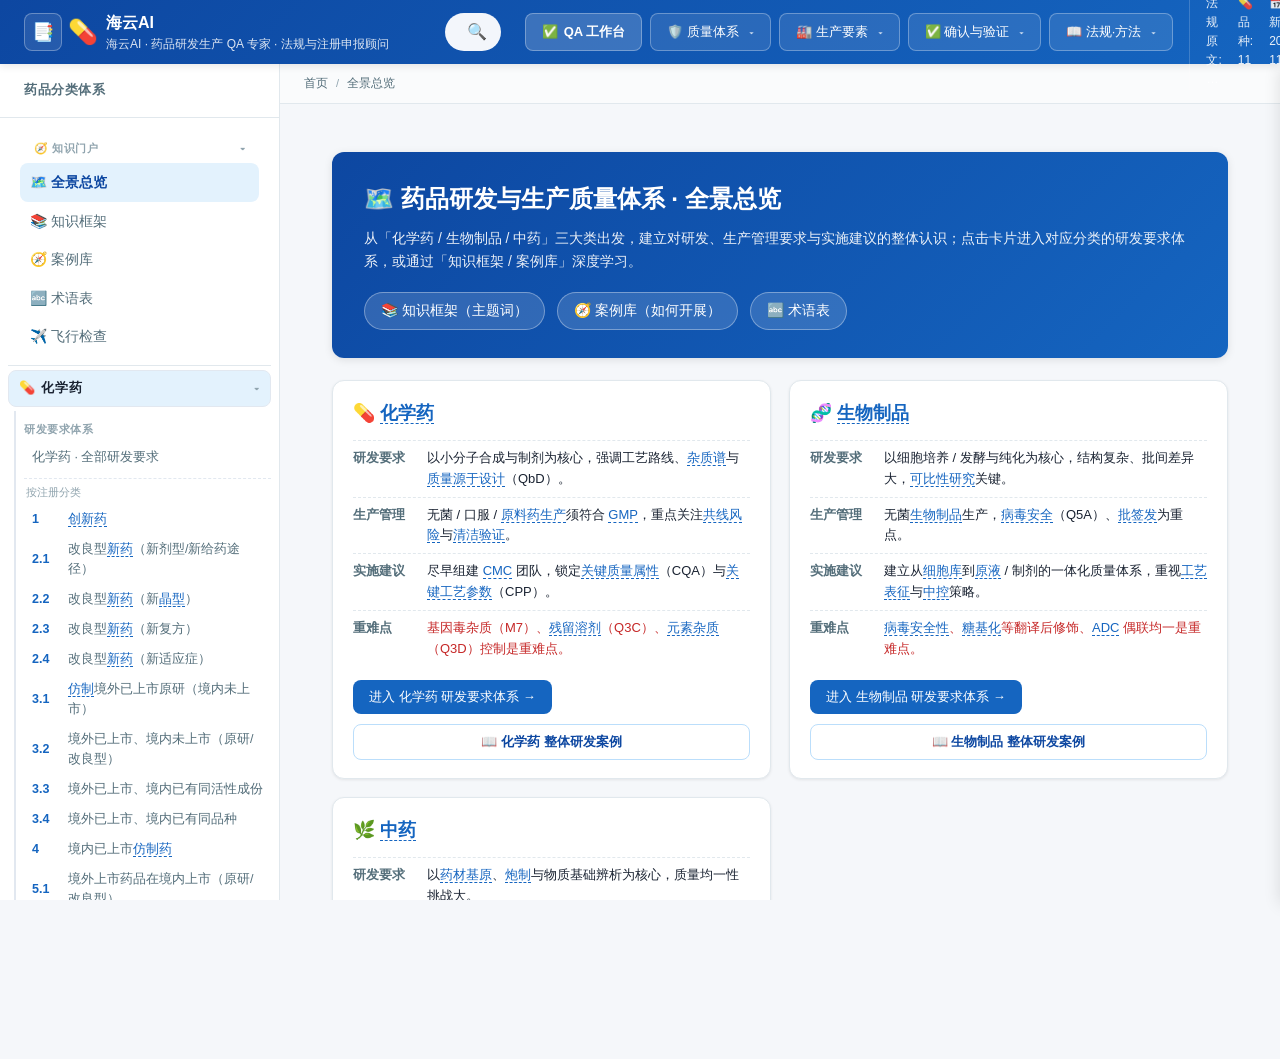
==== commit 3cd3f0a4: "2026-11-05 每日维护：新增4篇法规·QS关联+18·免费模型49→52(含OrcaRouter)·术语框架+16词条·UI/头部对齐" ====
--- a/index.html
+++ b/index.html
@@ -261,7 +261,7 @@
         <button id="qa9ModelClose" class="qa9-close" title="关闭" aria-label="关闭模型设置">×</button>
       </div>
       <div class="qa9-modal-body">
-        <p class="qa9-modal-tip">已内置 48 家免费/低成本服务商（含 OpenRouter / Hugging Face / Cloudflare / ModelScope / 讯飞星火 / GitHub Models / NVIDIA NIM / Cerebras / DeepInfra / Fireworks AI / Perplexity / 商汤 SenseNova / 华为云 MaaS / AtomGit / 阶跃星辰 StepFun / Nebius / Hyperbolic / Novita / BazaarLink / Plugsky / Nous Portal / UnoRouter / Hetzner 等免信用卡免费档），选服务商 + 粘贴 Key 即用；各服务商 Key 独立保存、不重复填写。下方可直接切换内置模型，或点「+ 新增」自定义（任意 OpenAI 兼容）。</p>
+        <p class="qa9-modal-tip">已内置 52 家免费/低成本服务商（含 OpenRouter / Hugging Face / Cloudflare / ModelScope / 讯飞星火 / GitHub Models / NVIDIA NIM / Cerebras / DeepInfra / Fireworks AI / Perplexity / 商汤 SenseNova / 华为云 MaaS / AtomGit / 阶跃星辰 StepFun / Nebius / Hyperbolic / Novita / BazaarLink / Plugsky / Nous Portal / UnoRouter / Hetzner / Chutes AI / Glhf.chat / OVHcloud AI / LLM7 / Pollinations / OrcaRouter 等免信用卡免费档），选服务商 + 粘贴 Key 即用；各服务商 Key 独立保存、不重复填写。下方可直接切换内置模型，或点「+ 新增」自定义（任意 OpenAI 兼容）。</p>
         <div class="qa9-free-legend">
           <div class="qa9-fl-head">🆓 真正免费（无需付费 Key 即可用）</div>
           <div class="qa9-fl-grid">
--- a/css/style.css
+++ b/css/style.css
@@ -3684,6 +3684,28 @@
   border: 1px solid #67E8F9; border-radius: 8px; padding: 6px 12px; cursor: pointer;
 }
 .cls-prod-jump:hover { background: #22D3EE; color: #fff; }
+
+/* 注册分类镜头：子类卡片底部"术语网络 / 研发要求体系"跳转（与生产工艺跳转风格一致） */
+.cls-gloss-jump, .cls-req-jump {
+  display: inline-block; margin: 10px 8px 0 0; font-size: 12px; font-weight: 700;
+  text-decoration: none; border-radius: 8px; padding: 6px 12px; cursor: pointer;
+}
+.cls-gloss-jump { color: #7C3AED; background: #F5F3FF; border: 1px solid #C4B5FD; }
+.cls-gloss-jump:hover { background: #8B5CF6; color: #fff; }
+.cls-req-jump { color: #B45309; background: #FFFBEB; border: 1px solid #FCD34D; }
+.cls-req-jump:hover { background: #F59E0B; color: #fff; }
+
+/* 生产工艺详情页底部"相关界面"跳转条 */
+.cls-pd-jumps {
+  margin-top: 18px; padding: 12px 14px; background: var(--bg-secondary,#f5f7fa);
+  border: 1px solid #E2E8F0; border-radius: 10px; display: flex; flex-wrap: wrap; align-items: center; gap: 8px;
+}
+.cls-pd-jumps-label { font-size: 12.5px; color: var(--text-tertiary,#7a8794); font-weight: 600; }
+.cls-pd-jump {
+  font-size: 12.5px; font-weight: 700; text-decoration: none; border-radius: 8px;
+  padding: 6px 12px; cursor: pointer; color: #0c447c; background: #EFF6FF; border: 1px solid #93C5FD;
+}
+.cls-pd-jump:hover { background: #2563EB; color: #fff; }
 
 /* 产品分类镜头 */
 .cls-prod-lens { margin-top: 4px; }
